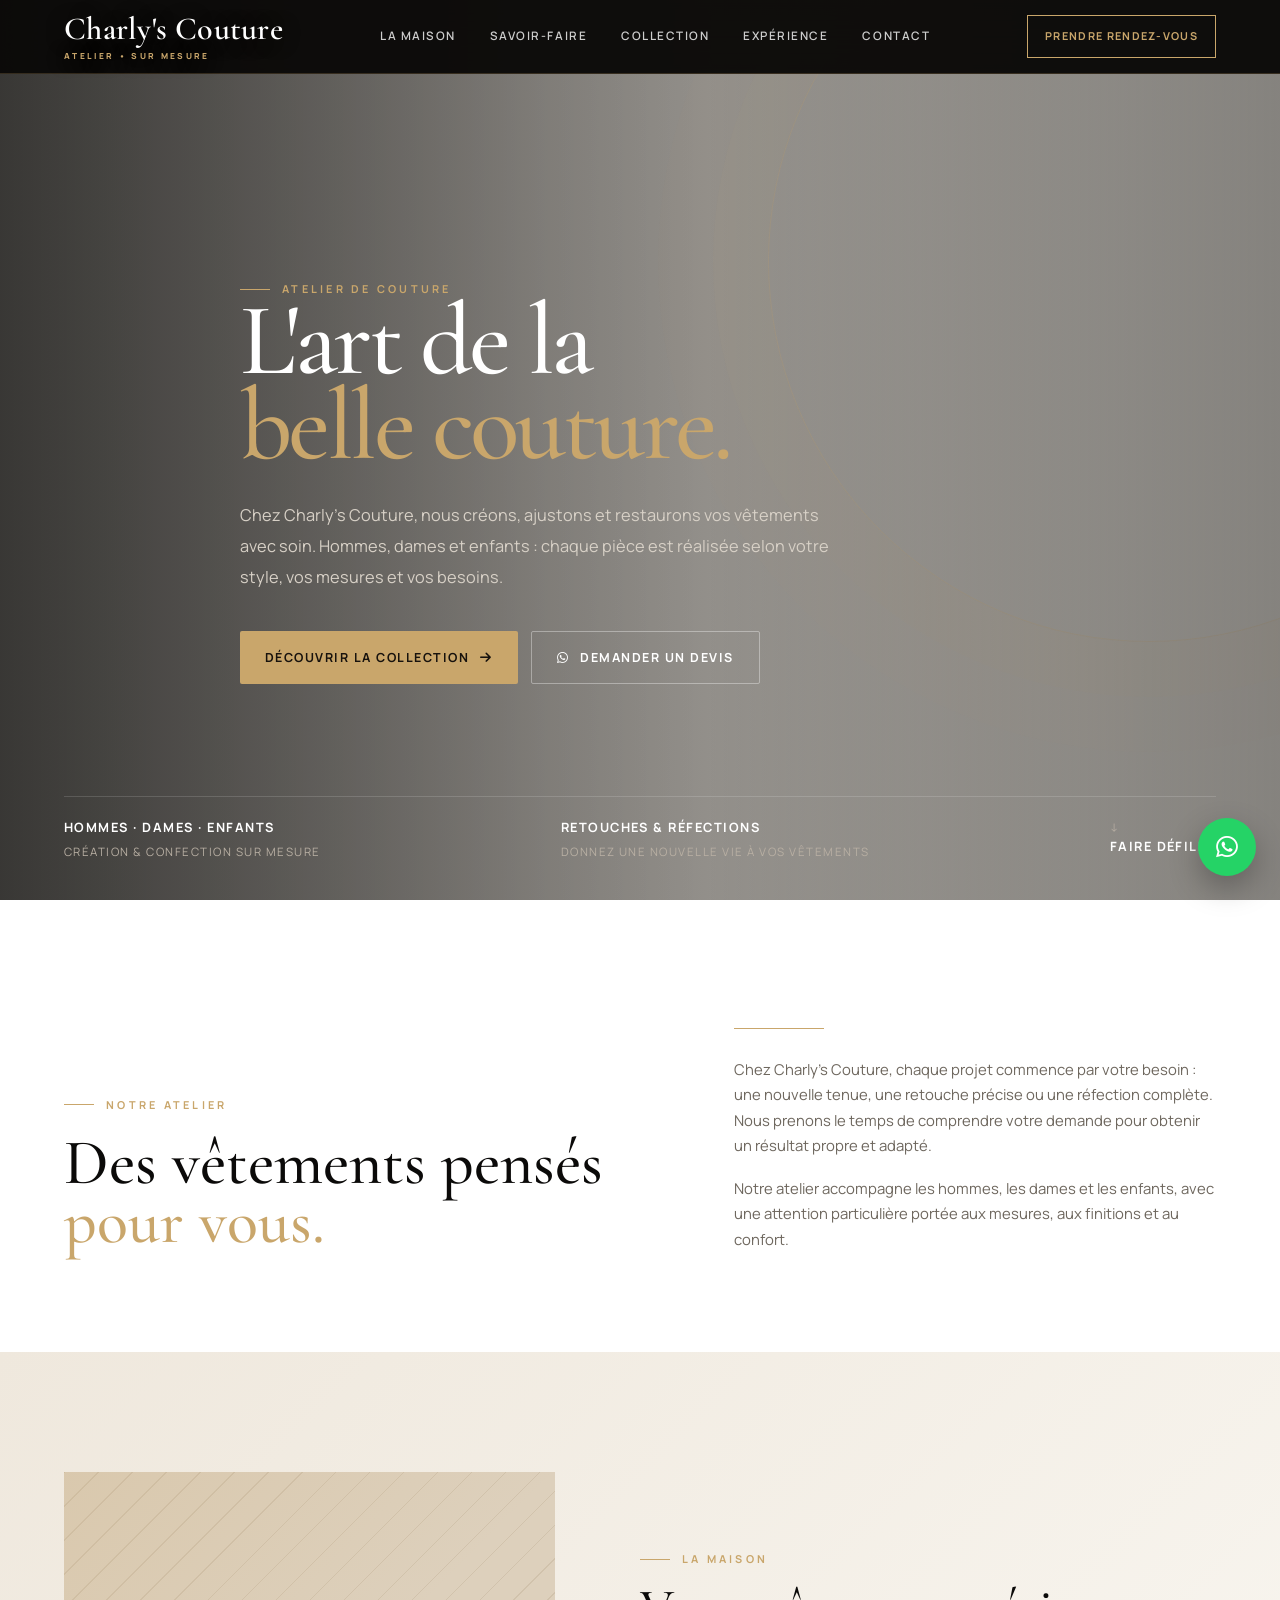
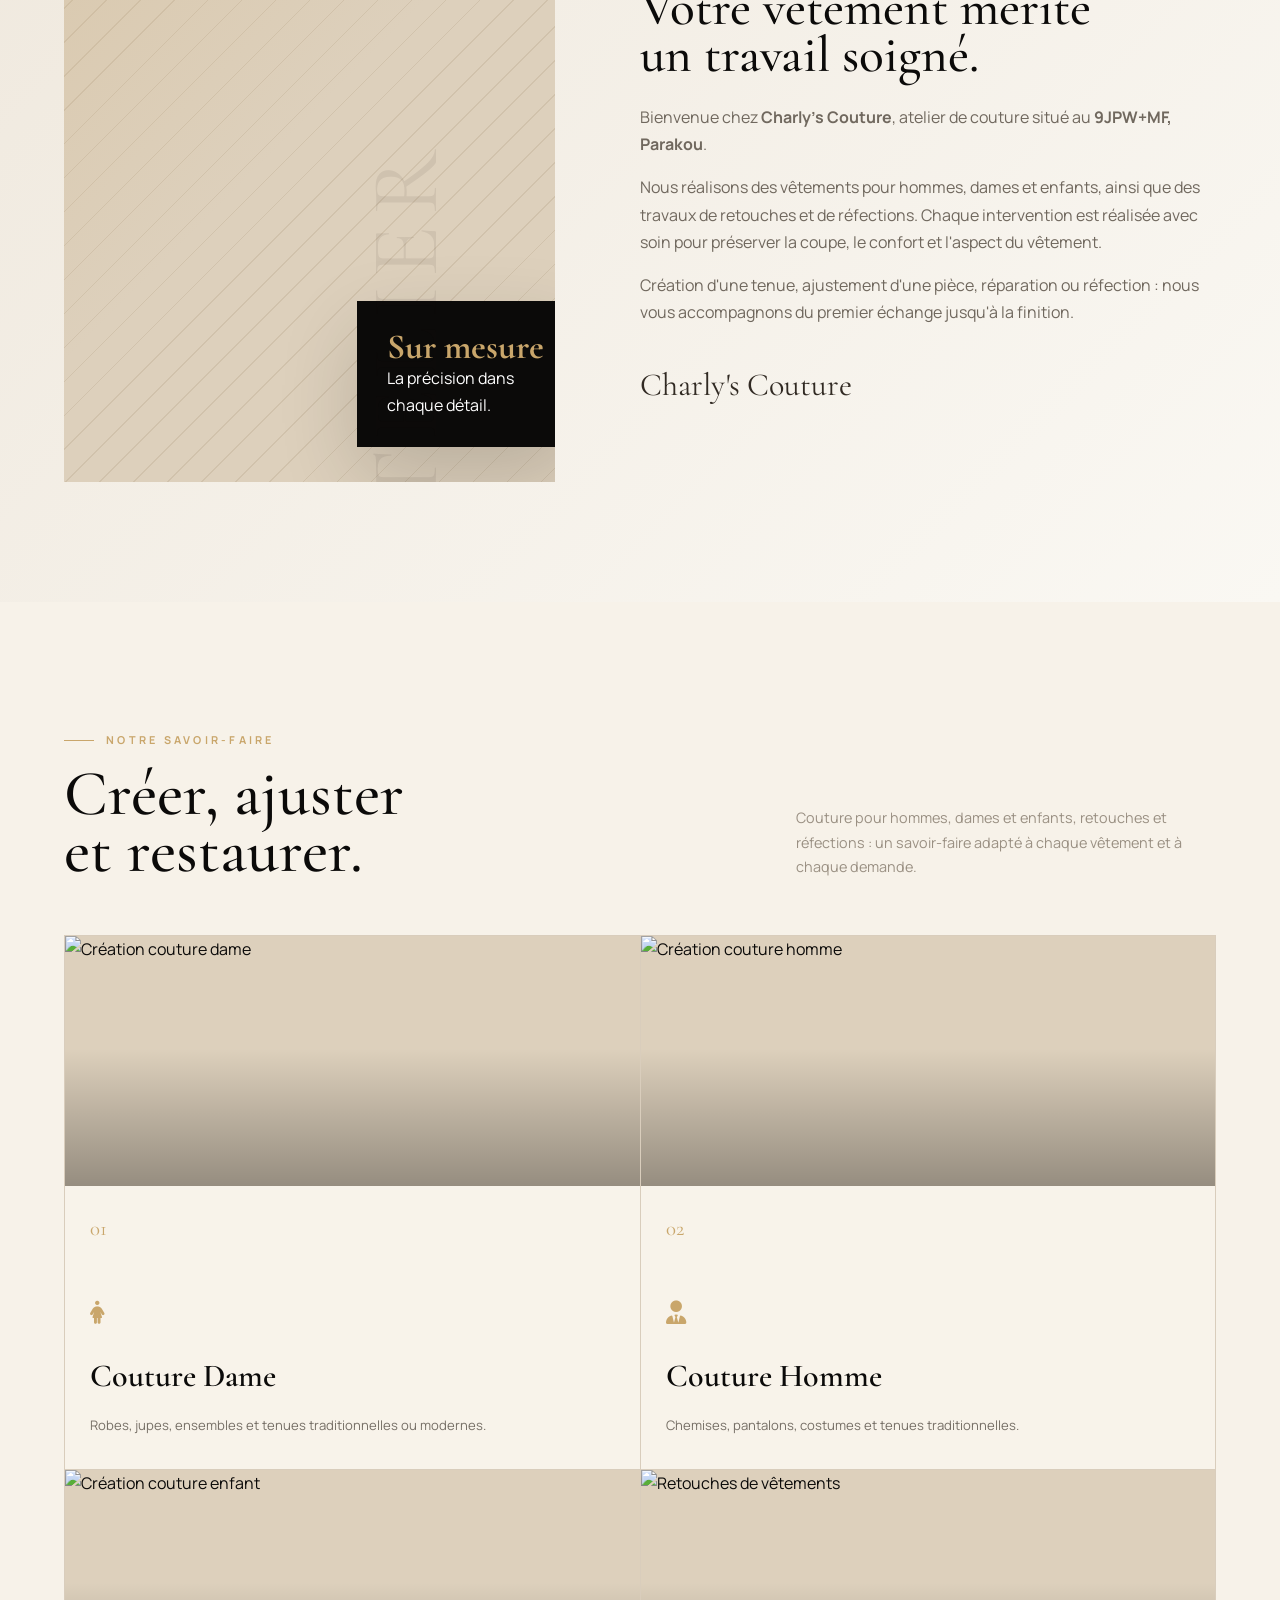
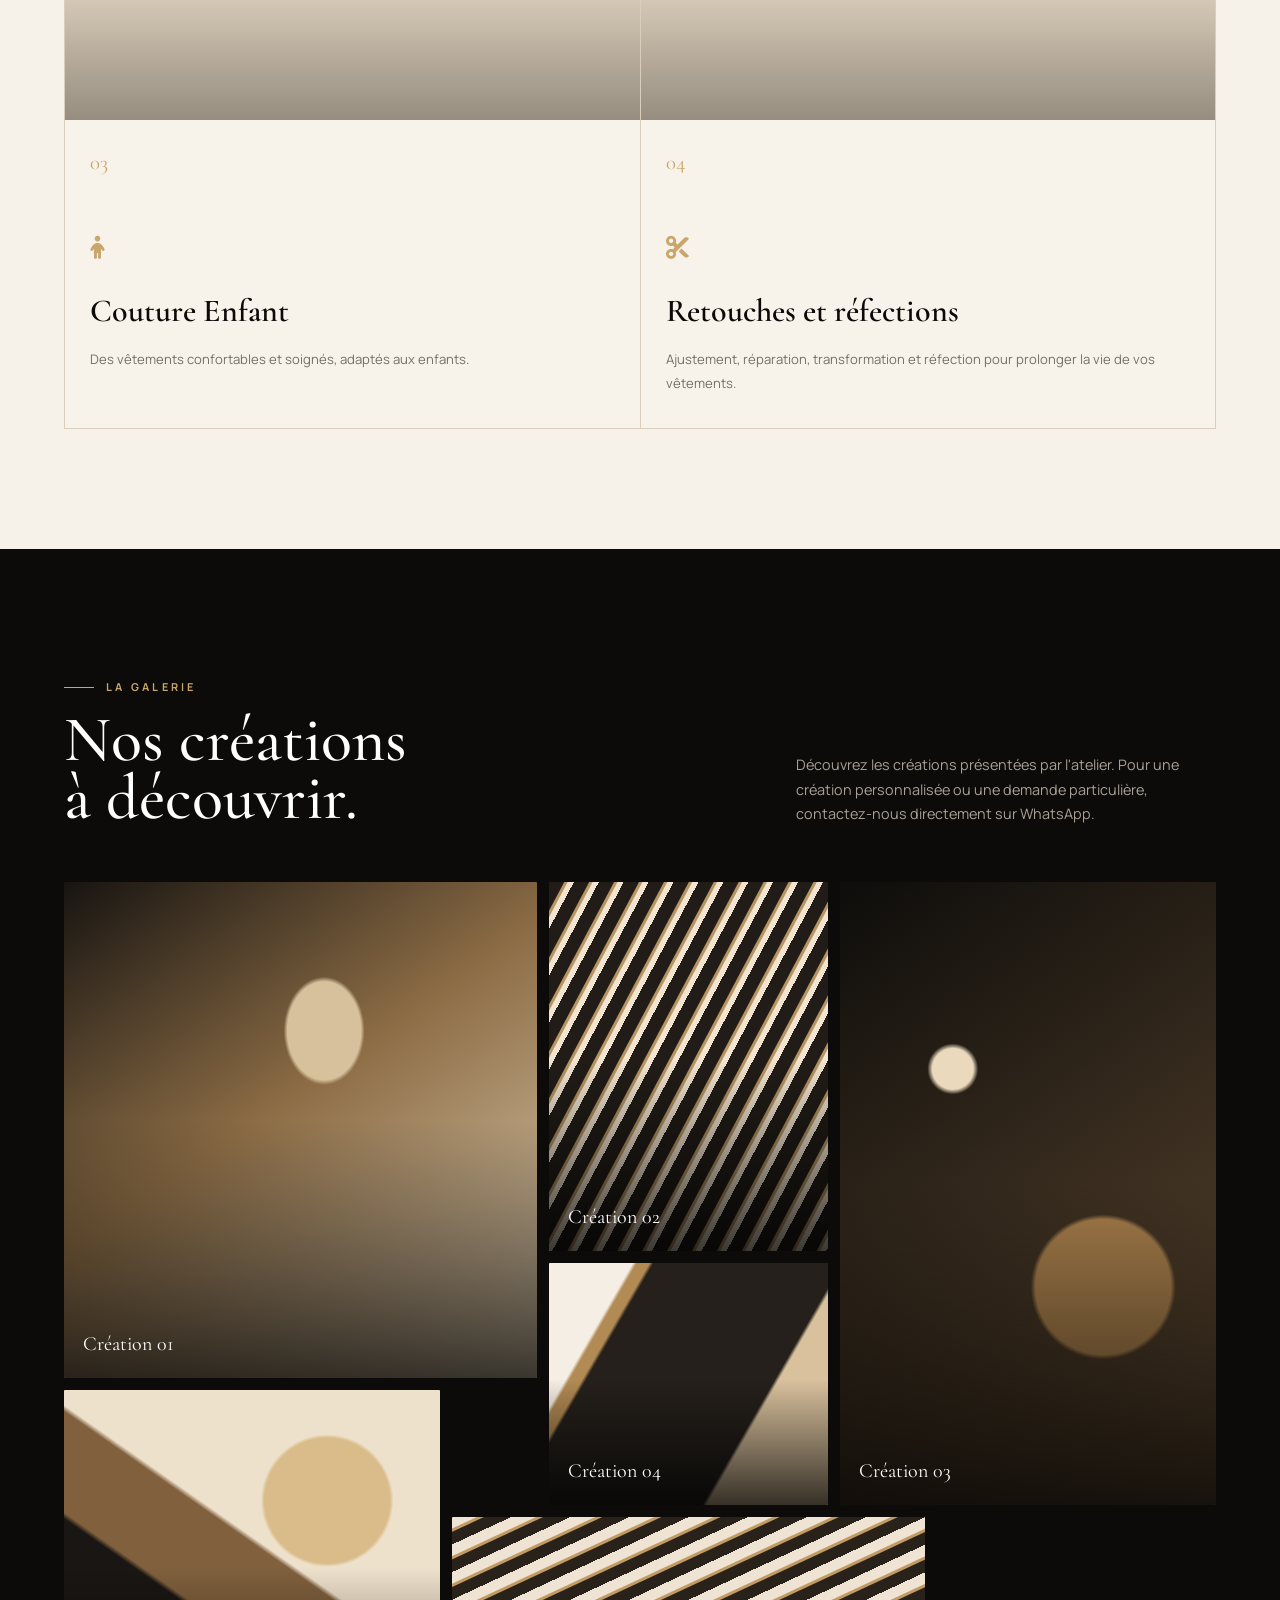
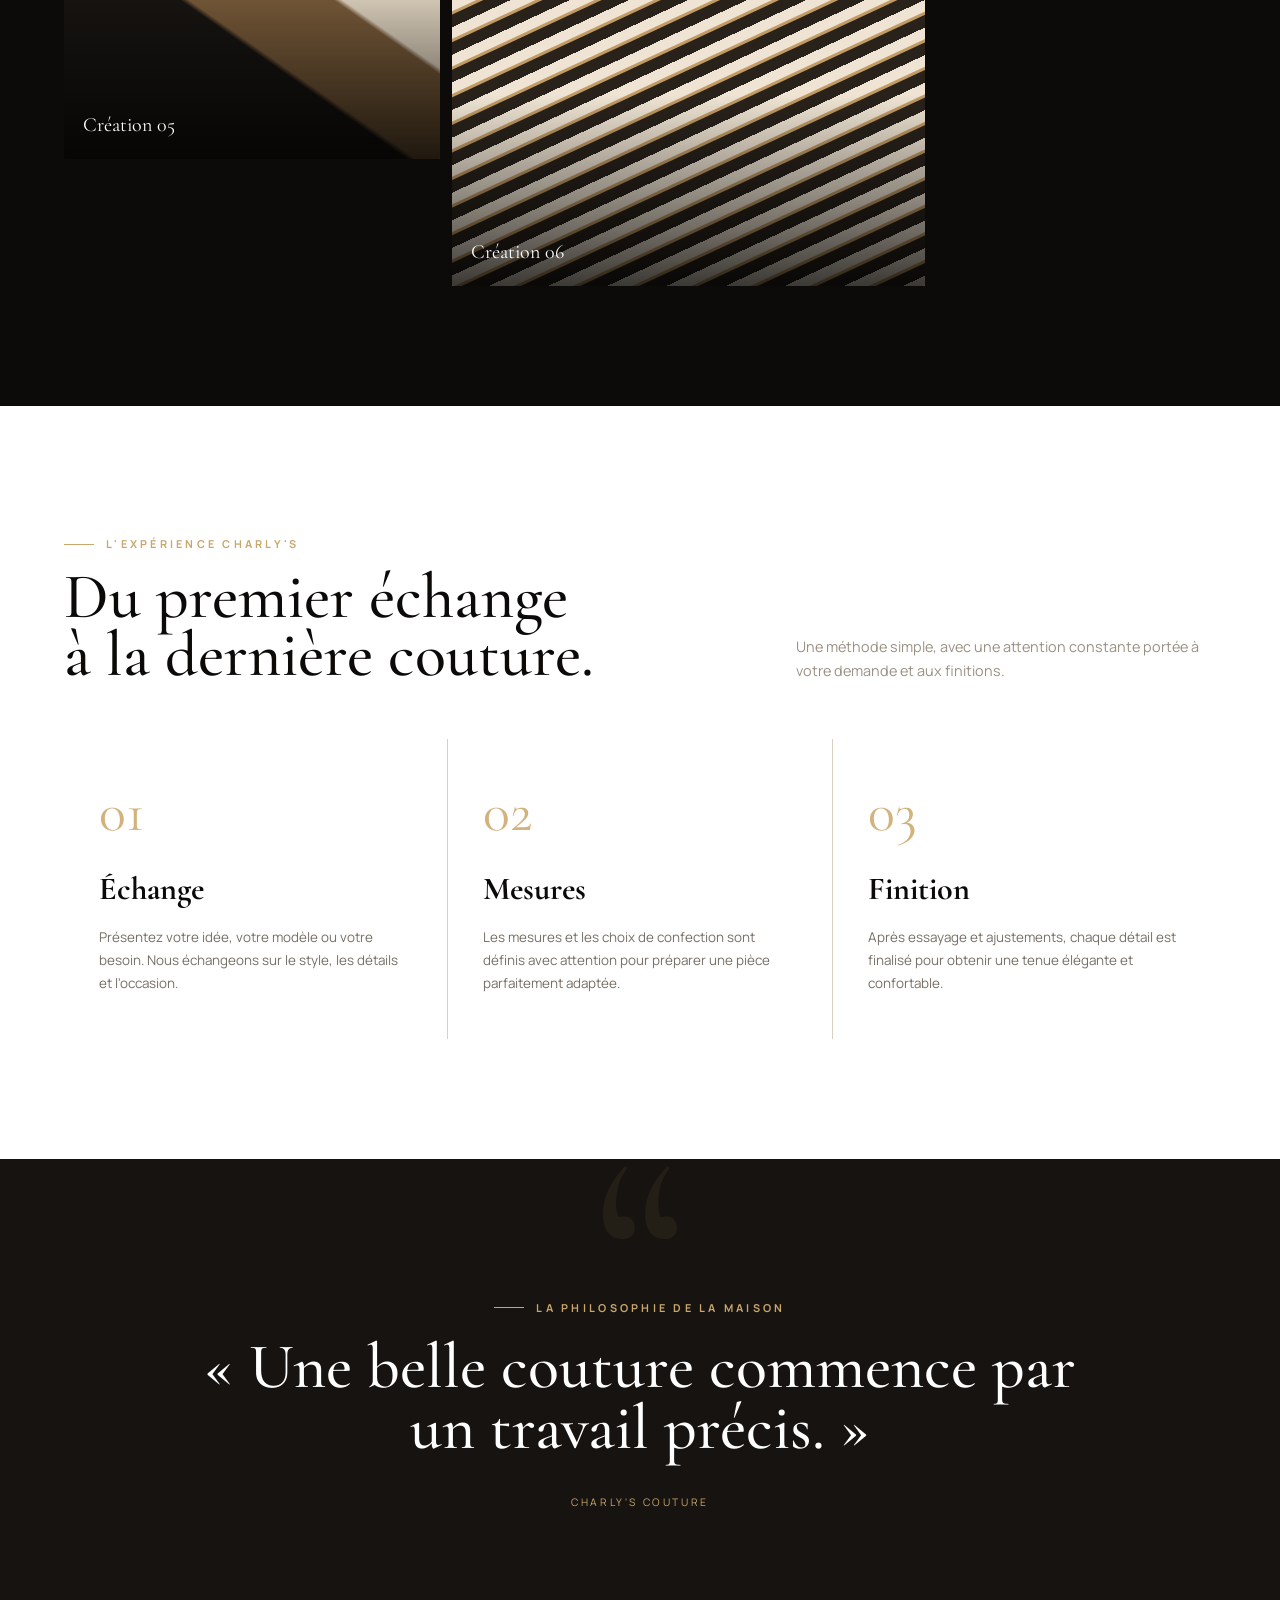
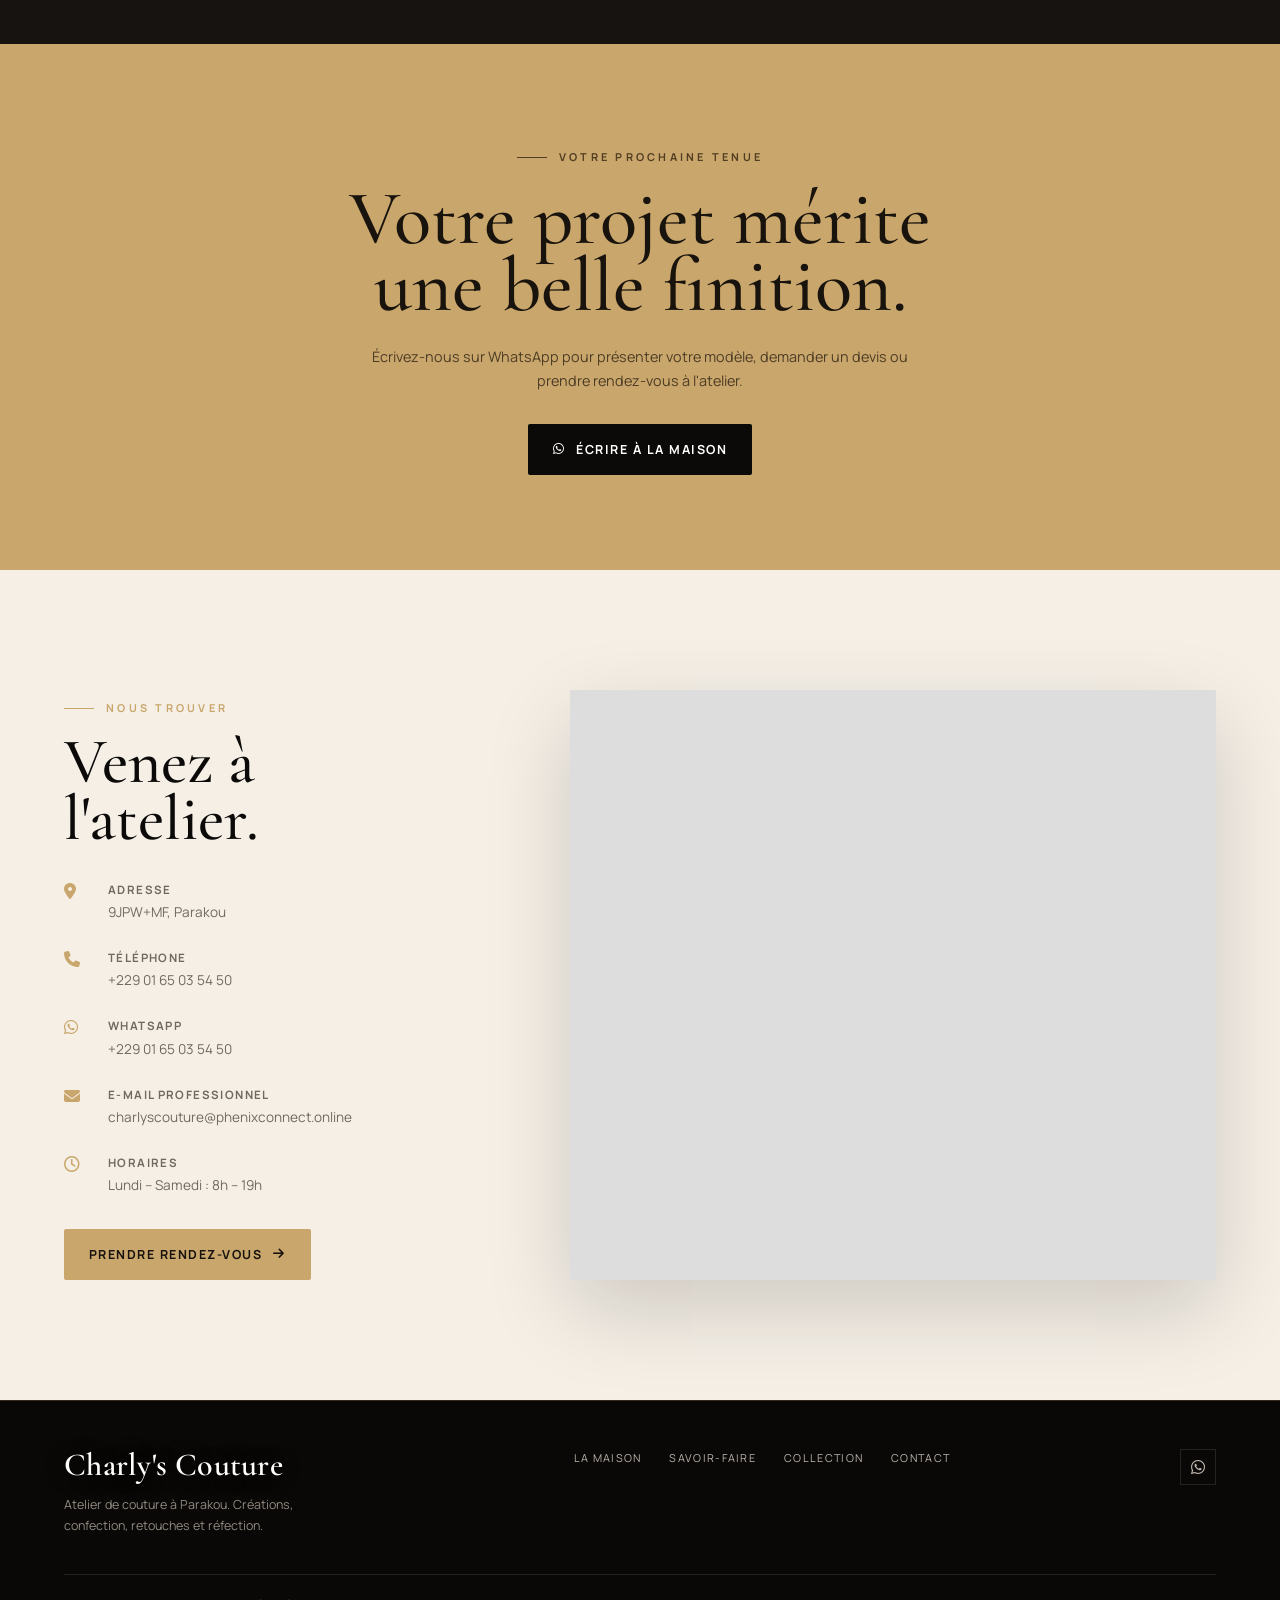
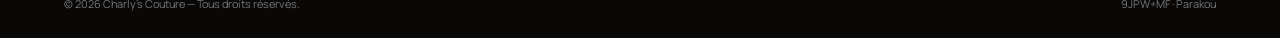
==== index.html @ 83010bcc "Add files via upload" ====
<!DOCTYPE html>
<html lang="fr">
<head>
<meta charset="UTF-8">
<meta name="viewport" content="width=device-width, initial-scale=1.0">
<meta name="description" content="Charly's Couture — atelier de couture à Parakou. Créations dame, homme, enfant, retouches et réfections.">
<title>Charly's Couture — Atelier de couture</title>
<link rel="preconnect" href="https://fonts.googleapis.com">
<link rel="preconnect" href="https://fonts.gstatic.com" crossorigin>
<link href="https://fonts.googleapis.com/css2?family=Cormorant+Garamond:wght@400;500;600;700&family=Manrope:wght@400;500;600;700&display=swap" rel="stylesheet">
<link rel="stylesheet" href="https://cdnjs.cloudflare.com/ajax/libs/font-awesome/6.5.2/css/all.min.css">

<style>
:root{
 --obsidian:#0b0a09;--espresso:#171310;--champagne:#c9a66b;--champagne2:#ead4a6;
 --ivory:#f8f4ec;--white:#fff;--taupe:#9a9083;--line:rgba(201,166,107,.22);
 --shadow:0 30px 80px rgba(0,0,0,.16);--serif:"Cormorant Garamond",serif;--sans:"Manrope",sans-serif
}
*{box-sizing:border-box;margin:0;padding:0}
html{scroll-behavior:smooth}
body{font-family:var(--sans);background:var(--ivory);color:var(--obsidian);line-height:1.7;overflow-x:hidden}
a{text-decoration:none;color:inherit} img{max-width:100%;display:block}
.container{width:min(1240px,90%);margin:auto}
.serif{font-family:var(--serif)}
.eyebrow{display:inline-flex;align-items:center;gap:12px;text-transform:uppercase;letter-spacing:.3em;font-size:.68rem;font-weight:700;color:var(--champagne)}
.eyebrow:before{content:"";width:30px;height:1px;background:currentColor}
.btn{display:inline-flex;align-items:center;justify-content:center;gap:11px;padding:15px 25px;border-radius:2px;font-size:.78rem;text-transform:uppercase;letter-spacing:.12em;font-weight:700;transition:.3s}
.btn-gold{background:var(--champagne);color:#17120d}
.btn-gold:hover{background:var(--champagne2);transform:translateY(-3px);box-shadow:0 16px 35px rgba(0,0,0,.18)}
.btn-dark{background:var(--obsidian);color:#fff}
.btn-dark:hover{transform:translateY(-3px);box-shadow:var(--shadow)}
.btn-line{border:1px solid rgba(255,255,255,.35);color:#fff}
.btn-line:hover{background:#fff;color:#111;border-color:#fff}
header{position:fixed;z-index:100;top:0;left:0;right:0;padding:13px 0;background:rgba(11,10,9,.97);backdrop-filter:blur(18px);border-bottom:1px solid var(--line);transition:.35s}
header.scrolled{background:rgba(11,10,9,.99);padding:10px 0;border-bottom:1px solid var(--line)}
.nav{display:flex;align-items:center;justify-content:space-between}
.logo{display:inline-flex;flex-direction:column;align-items:flex-start;justify-content:center;font-family:var(--serif);font-size:2rem;line-height:1;color:#fff!important;font-weight:600;letter-spacing:.01em;text-decoration:none;position:relative;z-index:101;text-shadow:0 2px 18px rgba(0,0,0,.55)}
.logo small{display:block;margin-top:7px;font-family:var(--sans);font-size:.52rem;line-height:1;letter-spacing:.28em;text-transform:uppercase;color:var(--champagne)!important;font-weight:800;text-align:left}
.nav-links{display:flex;gap:34px;list-style:none;color:#eee;font-size:.73rem;text-transform:uppercase;letter-spacing:.13em;font-weight:600}
.nav-links a{opacity:.85;transition:.25s} .nav-links a:hover{color:var(--champagne);opacity:1}
.nav-cta{border:1px solid var(--champagne);color:var(--champagne);padding:11px 17px;font-size:.68rem;letter-spacing:.12em;text-transform:uppercase;font-weight:700}
.menu{display:none;background:none;border:0;color:#fff;font-size:1.35rem}

.hero{min-height:900px;height:100vh;display:flex;align-items:center;position:relative;overflow:hidden;background-image:linear-gradient(90deg,rgba(5,4,3,.72) 0%,rgba(8,6,5,.48) 42%,rgba(8,6,5,.24) 100%),url(https://images.unsplash.com/photo-1496747611176-843222e1e57c?auto=format&fit=crop&w=1800&q=88);background-size:cover;background-position:center 35%;color:#fff}
.hero:before{content:"";position:absolute;width:760px;height:760px;border:1px solid rgba(201,166,107,.22);border-radius:50%;right:-250px;top:-120px;box-shadow:0 0 0 55px rgba(201,166,107,.025),0 0 0 110px rgba(201,166,107,.018)}
.hero:after{content:"";position:absolute;inset:0;background:linear-gradient(90deg,rgba(0,0,0,.22),transparent 55%,rgba(0,0,0,.3));pointer-events:none}
.hero-content{position:relative;z-index:2;max-width:800px;padding-top:55px}
.hero-kicker{font-size:.72rem;letter-spacing:.25em;text-transform:uppercase;color:#d8c8ae;margin-bottom:18px}
.hero h1{font-family:var(--serif);font-weight:500;font-size:clamp(4rem,8vw,8.2rem);line-height:.83;letter-spacing:-.035em;margin-bottom:32px}
.hero h1 em{color:var(--champagne);font-style:normal}
.hero p{max-width:610px;color:#d7d0c6;font-size:1.02rem;line-height:1.9;margin-bottom:38px}
.hero-actions{display:flex;flex-wrap:wrap;gap:13px}
.hero-bottom{position:absolute;z-index:2;bottom:38px;left:0;right:0}
.hero-meta{display:flex;justify-content:space-between;align-items:end;border-top:1px solid rgba(255,255,255,.14);padding-top:20px;color:#b8afa3;font-size:.72rem;text-transform:uppercase;letter-spacing:.13em}
.hero-meta strong{display:block;color:#fff;font-size:.8rem;margin-bottom:4px}

.intro{background:#fff;padding:100px 0}
.intro-grid{display:grid;grid-template-columns:1.1fr .9fr;gap:80px;align-items:end}
.intro h2{font-family:var(--serif);font-size:clamp(3rem,5vw,5.4rem);font-weight:500;line-height:.92;margin-top:20px}
.intro h2 span{color:var(--champagne)}
.intro-copy{color:#6e675e;font-size:.93rem;max-width:480px}
.intro-copy p+p{margin-top:18px}
.rule{width:90px;height:1px;background:var(--champagne);margin:28px 0}

.section{padding:120px 0}
.section-dark{background:var(--obsidian);color:#fff}
.section-head{display:flex;justify-content:space-between;align-items:end;gap:50px;margin-bottom:55px}
.section-head h2{font-family:var(--serif);font-weight:500;font-size:clamp(3rem,5vw,5rem);line-height:.9;margin-top:15px}
.section-head p{max-width:420px;color:var(--taupe);font-size:.9rem}

.about{background:linear-gradient(135deg,#efe8dd,#faf8f3)}
.about-grid{display:grid;grid-template-columns:.92fr 1.08fr;gap:85px;align-items:center}
.about-visual{min-height:610px;position:relative;background:
 linear-gradient(135deg,rgba(201,166,107,.18),transparent 45%),
 repeating-linear-gradient(135deg,rgba(121,94,55,.12) 0 1px,transparent 1px 24px),
 #ddd0bc;overflow:hidden}
.about-visual:after{content:"ATELIER";position:absolute;right:-70px;bottom:40px;font-family:var(--serif);font-size:6rem;letter-spacing:.1em;color:rgba(23,19,16,.07);transform:rotate(-90deg)}
.about-badge{position:absolute;right:-22px;bottom:35px;background:var(--obsidian);color:#fff;padding:28px 30px;width:220px;box-shadow:var(--shadow)}
.about-badge strong{display:block;font-family:var(--serif);font-size:2.2rem;color:var(--champagne);line-height:1}
.about-copy h2{font-family:var(--serif);font-size:clamp(2.8rem,4vw,4.8rem);font-weight:500;line-height:.92;margin:16px 0 25px}
.about-copy p{color:#70685e;max-width:620px;margin-bottom:16px}
.signature{font-family:var(--serif);font-size:2rem;margin-top:32px;color:#312a23}

.services{background:#f7f2e9}
.services-grid{display:grid;grid-template-columns:repeat(2,minmax(0,1fr));border-top:1px solid #d9cdbc;border-left:1px solid #d9cdbc}
.service{padding:0 0 32px;border-right:1px solid #d9cdbc;border-bottom:1px solid #d9cdbc;transition:.3s;overflow:hidden;position:relative;background:#f8f3ea}
.service-photo{height:250px;position:relative;overflow:hidden;background:#ddd0bc}
.service-photo img{width:100%;height:100%;object-fit:cover;display:block;transition:transform .6s}
.service:hover .service-photo img{transform:scale(1.05)}
.service-photo:after{content:"";position:absolute;inset:0;background:linear-gradient(180deg,transparent 45%,rgba(0,0,0,.32))}
.service-body{padding:25px 25px 0}

.service:hover{background:#fff;transform:translateY(-5px);box-shadow:0 20px 45px rgba(0,0,0,.06)}
.service .num{font-family:var(--serif);font-size:1.3rem;color:var(--champagne)}
.service i{display:block;font-size:1.45rem;color:var(--champagne);margin:55px 0 25px}
.service h3{font-family:var(--serif);font-size:2rem;font-weight:600;margin-bottom:10px}
.service p{font-size:.82rem;color:#766f66;line-height:1.8}

.lookbook{background:#0c0b0a}
.lookbook .section-head p{color:#aaa096}
.gallery{display:grid;grid-template-columns:repeat(12,1fr);grid-auto-rows:115px;gap:12px}
.gallery-item{overflow:hidden;border-radius:1px;position:relative;background:#211c17}
.gallery-item img{width:100%;height:100%;object-fit:cover;transition:.6s}
.gallery-item:hover img{transform:scale(1.045)}
.gallery-item:after{content:"";position:absolute;inset:0;background:linear-gradient(transparent 48%,rgba(0,0,0,.75))}
.gallery-label{position:absolute;z-index:2;bottom:17px;left:19px;font-family:var(--serif);font-size:1.25rem;color:#fff}
.g1{grid-column:span 5;grid-row:span 4}.g2{grid-column:span 3;grid-row:span 3}.g3{grid-column:span 4;grid-row:span 5}.g4{grid-column:span 3;grid-row:span 2}.g5{grid-column:span 4;grid-row:span 3}.g6{grid-column:span 5;grid-row:span 3}
.fabric{width:100%;height:100%;position:absolute;inset:0;transition:.6s}
.fabric-1{background:radial-gradient(ellipse at 55% 30%,#d7c09c 0 10%,transparent 11%),linear-gradient(145deg,#171411,#8c6c45 45%,#e5d4b8)}
.fabric-2{background:repeating-linear-gradient(118deg,#211c17 0 13px,#b79563 14px 16px,#f1e4d0 17px 22px)}
.fabric-3{background:radial-gradient(circle at 30% 30%,#ead9bd 0 4%,transparent 5%),radial-gradient(circle at 70% 65%,#a37b49 0 14%,transparent 15%),linear-gradient(145deg,#0e0d0b,#5e4830)}
.fabric-4{background:linear-gradient(120deg,#f5eee4 0 20%,#b28a54 21% 24%,#25201b 25% 70%,#d9c19d 71%)}
.fabric-5{background:radial-gradient(circle at 70% 30%,#d9bc8a 0 17%,transparent 18%),linear-gradient(35deg,#191613 0 38%,#80603d 39% 55%,#eee1cc 56%)}
.fabric-6{background:repeating-linear-gradient(155deg,#efe4d3 0 10px,#c19a64 11px 13px,#29221b 14px 25px)}
.gallery-item:hover .fabric{transform:scale(1.05)}

.experience{background:#fff}
.experience-grid{display:grid;grid-template-columns:repeat(3,minmax(0,1fr));gap:1px;background:#d9d0c4}
.experience-card{background:#fff;padding:45px 35px;min-height:260px}
.experience-number{font-family:var(--serif);font-size:3.5rem;color:#d2b27d;line-height:1}
.experience-card h3{font-family:var(--serif);font-size:2rem;margin:22px 0 10px}
.experience-card p{font-size:.84rem;color:#766f66}

.quote{background:var(--espresso);color:#fff;text-align:center;padding:130px 0;position:relative;overflow:hidden}
.quote:before{content:"“";position:absolute;top:-45px;left:50%;transform:translateX(-50%);font-family:var(--serif);font-size:18rem;color:rgba(201,166,107,.07);line-height:1}
.quote blockquote{font-family:var(--serif);font-size:clamp(2.5rem,5vw,5.3rem);line-height:.95;font-weight:500;max-width:920px;margin:20px auto 28px}
.quote cite{font-style:normal;text-transform:uppercase;letter-spacing:.25em;font-size:.65rem;color:var(--champagne)}

.cta{background:var(--champagne);color:#18130d;text-align:center;padding:95px 0}
.cta h2{font-family:var(--serif);font-size:clamp(3rem,6vw,6rem);line-height:.88;font-weight:500;max-width:850px;margin:18px auto 25px}
.cta p{max-width:580px;margin:0 auto 30px;color:#4d3c26;font-size:.9rem}

.contact{background:#f5efe6}
.contact-grid{display:grid;grid-template-columns:.8fr 1.2fr;gap:75px;align-items:stretch}
.contact h2{font-family:var(--serif);font-size:clamp(3rem,5vw,5rem);font-weight:500;line-height:.9;margin:15px 0 30px}
.contact-list{display:grid;gap:22px;margin-bottom:32px}
.contact-row{display:grid;grid-template-columns:34px 1fr;gap:10px}
.contact-row i{color:var(--champagne);margin-top:5px}
.contact-row strong{font-size:.72rem;text-transform:uppercase;letter-spacing:.12em}
.contact-row span{color:#71695f;font-size:.85rem}.contact-link{color:inherit;text-decoration:none;transition:.2s;border-bottom:1px solid transparent}.contact-link:hover,.contact-link:focus{color:#8f6b2f;border-bottom-color:currentColor}.contact-link:active{opacity:.7}
.map{min-height:480px;box-shadow:var(--shadow);background:#ddd}
.map iframe{width:100%;height:100%;min-height:480px;border:0;filter:grayscale(1) contrast(.9)}

footer{background:#090807;color:#fff;padding:48px 0 25px;border-top:1px solid var(--line)}
.footer-top{display:flex;justify-content:space-between;gap:30px;align-items:start;padding-bottom:38px;border-bottom:1px solid rgba(255,255,255,.1)}
.footer .logo{font-size:2.1rem}
.footer-tag{color:#928a80;font-size:.78rem;max-width:280px;margin-top:10px}
.footer-links{display:flex;gap:28px;font-size:.68rem;text-transform:uppercase;letter-spacing:.12em;color:#bcb4aa}
.footer-links a:hover{color:var(--champagne)}
.footer-bottom{display:flex;justify-content:space-between;padding-top:20px;color:#777;font-size:.68rem}
.social{display:flex;gap:8px} .social a{width:36px;height:36px;border:1px solid #ffffff1c;display:grid;place-items:center;color:#bcb4aa;transition:.25s}
.social a:hover{color:var(--champagne);border-color:var(--champagne)}
.whatsapp{position:fixed;right:24px;bottom:24px;width:58px;height:58px;border-radius:50%;display:grid;place-items:center;background:#25d366;color:#fff;font-size:1.55rem;z-index:110;box-shadow:0 12px 30px #0004}
.reveal{opacity:1;transform:none;transition:opacity .8s cubic-bezier(.2,.7,.2,1),transform .8s cubic-bezier(.2,.7,.2,1)}
.reveal.show{opacity:1;transform:none}

@media(max-width:900px){
 .nav-links,.nav-cta{display:none} .menu{display:block}
 .nav.open .nav-links{display:flex;position:absolute;top:72px;left:5%;right:5%;background:#12100e;padding:25px;flex-direction:column;gap:18px;border:1px solid var(--line)}
 .hero{min-height:760px} .hero-meta{display:none}
 .intro-grid,.about-grid,.contact-grid{grid-template-columns:1fr;gap:50px}
 .about-visual{min-height:500px}
 .services-grid{grid-template-columns:repeat(2,minmax(0,1fr))}
 .experience-grid{grid-template-columns:repeat(2,minmax(0,1fr))}
 .gallery{grid-template-columns:repeat(2,1fr);grid-auto-rows:210px}
 .g1,.g2,.g3,.g4,.g5,.g6{grid-column:span 1;grid-row:span 1}
 .footer-top,.footer-bottom{flex-direction:column}
}
@media(max-width:560px){
 body{font-size:15px}
 .container{width:min(92%,1240px)}
 header{padding:11px 0}
 .logo{font-size:1.7rem}
 .logo small{font-size:.46rem;margin-top:6px}
 .hero{min-height:760px;height:auto;padding:125px 0 90px;background-position:center top}
 .hero-content{padding-top:0}
 .hero-kicker{font-size:.64rem;letter-spacing:.18em}
 .hero h1{font-size:clamp(3rem,14vw,4.3rem);line-height:.9;margin-bottom:24px}
 .hero p{font-size:.95rem;line-height:1.75}
 .hero-actions .btn{width:100%;min-height:50px}
 .section{padding:80px 0} .intro{padding:75px 0}
 .hero h1{font-size:4rem} .hero p{font-size:.9rem}
 .hero-actions{flex-direction:column;align-items:stretch}
 .section-head{display:block;margin-bottom:38px} .section-head h2{font-size:clamp(2.7rem,12vw,4rem);line-height:.95} .section-head p{margin-top:22px;line-height:1.7}
 .intro h2{font-size:clamp(2.8rem,12vw,4rem)}
 .about-copy h2{font-size:clamp(2.7rem,11vw,4rem)}
 .service{padding:0 0 22px}
 .service-photo{height:180px}
 .service-body{padding:18px 16px 0}
 .service i{margin:22px 0 16px;font-size:1.2rem}
 .service h3{font-size:1.45rem;line-height:1.05}
 .service p{font-size:.76rem;line-height:1.55}
 .experience-card{padding:24px 18px;min-height:0}
 .experience-number{font-size:2.7rem}
 .experience-card h3{font-size:1.45rem;margin:15px 0 8px;line-height:1.05}
 .experience-card p{font-size:.74rem;line-height:1.55}
 .experience-card{padding:38px 26px}
 .quote{padding:95px 0}
 .services-grid{grid-template-columns:repeat(2,minmax(0,1fr))}
 .gallery{grid-template-columns:repeat(2,minmax(0,1fr));grid-auto-rows:180px}
 .about-visual{min-height:430px} .about-badge{right:14px}
 .footer-links{flex-direction:column;gap:12px}
}
</style>

<script src="https://cdn.jsdelivr.net/npm/@supabase/supabase-js@2"></script>
<style>
.admin-overlay{display:none;position:fixed;inset:0;z-index:1000;background:rgba(0,0,0,.78);backdrop-filter:blur(10px);padding:12px;overflow:auto}
.admin-overlay.open{display:block}
.admin-panel{width:min(1220px,100%);min-height:calc(100vh - 24px);margin:0 auto;background:#f7f2e9;border:1px solid #c9a66b;box-shadow:0 30px 100px rgba(0,0,0,.45);display:flex;flex-direction:column}
.admin-head{background:#0b0a09;color:#fff;padding:16px 20px;display:flex;justify-content:space-between;align-items:center;gap:15px;position:sticky;top:0;z-index:5}
.admin-head h2{font-family:var(--serif);font-size:2rem;line-height:1}.admin-head small{display:block;color:#c9a66b;text-transform:uppercase;letter-spacing:.15em;font-size:.58rem;margin-bottom:5px}
.admin-head-actions{display:flex;align-items:center;gap:8px}.admin-session{font-size:.62rem;color:#aaa;max-width:260px;overflow:hidden;text-overflow:ellipsis;white-space:nowrap}
.admin-close{background:transparent;border:1px solid #ffffff33;color:#fff;width:40px;height:40px;font-size:1.25rem;cursor:pointer}
.admin-login{width:min(480px,100%);margin:auto;padding:45px 25px}.admin-login h3,.admin-content h3{font-family:var(--serif);font-size:2.3rem;margin-bottom:8px}.admin-login p{color:#71695f}
.admin-help{color:#71695f;font-size:.82rem;margin:-2px 0 18px}.admin-field{display:grid;gap:6px;margin:12px 0}.admin-field label{font-size:.64rem;text-transform:uppercase;letter-spacing:.12em;font-weight:700;color:#514a43}
.admin-field input,.admin-field textarea,.admin-field select{width:100%;padding:12px;border:1px solid #d3c5b2;background:#fff;font:inherit;border-radius:2px}.admin-field textarea{min-height:100px;resize:vertical}
.admin-field input:focus,.admin-field textarea:focus,.admin-field select:focus{outline:2px solid rgba(201,166,107,.25);border-color:#c9a66b}
.hero-admin-preview{height:280px;border:1px solid #d3c5b2;background:#eee7dc;display:flex;align-items:center;justify-content:center;overflow:hidden}.hero-admin-preview img{width:100%;height:100%;object-fit:cover;display:block}
.admin-btn{border:0;background:#0b0a09;color:#fff;padding:11px 15px;cursor:pointer;font-size:.66rem;font-weight:700;text-transform:uppercase;letter-spacing:.08em;border-radius:2px;transition:.2s}
.admin-btn:hover{transform:translateY(-1px)}.admin-btn:disabled{opacity:.5;cursor:not-allowed;transform:none}
.admin-btn.gold{background:#c9a66b;color:#17120d}.admin-btn.danger{background:#7c261e}.admin-btn.ghost{background:#fff;color:#171310;border:1px solid #d3c5b2}
.admin-btn.small{padding:8px 10px;font-size:.58rem}
.admin-toolbar{padding:10px 16px;background:#fff;border-bottom:1px solid #ddd2c3;display:flex;justify-content:space-between;gap:10px;align-items:center;flex-wrap:wrap;position:sticky;top:73px;z-index:4}
.admin-tabs{display:flex;gap:6px;overflow-x:auto;max-width:100%;scrollbar-width:none}.admin-tabs::-webkit-scrollbar{display:none}
.admin-tab{flex:0 0 auto;padding:9px 11px;border:1px solid #d3c5b2;background:#fff;color:#312c27;font-size:.6rem;text-transform:uppercase;letter-spacing:.05em;cursor:pointer;border-radius:2px}.admin-tab.active{background:#0b0a09;color:#fff;border-color:#0b0a09}
.admin-content{padding:20px}.admin-section{display:none}.admin-section.active{display:block}.admin-grid{display:grid;grid-template-columns:repeat(2,1fr);gap:12px}
.admin-stats{display:grid;grid-template-columns:repeat(4,1fr);gap:10px;margin:18px 0}.admin-stat{background:#fff;border:1px solid #ddd2c3;padding:17px}.admin-stat b{font-family:var(--serif);font-size:2rem;display:block;line-height:1}.admin-stat span{display:block;color:#71695f;font-size:.68rem;text-transform:uppercase;letter-spacing:.08em;margin-top:7px}
.admin-card{background:#fff;border:1px solid #ddd2c3;padding:16px;margin:10px 0}.admin-card strong{font-family:var(--serif);font-size:1.35rem}.admin-card p{font-size:.78rem;color:#71695f;margin:5px 0}
.admin-list{display:grid;gap:10px}.admin-item{background:#fff;border:1px solid #ddd2c3;padding:14px;display:grid;grid-template-columns:1fr auto;gap:12px;align-items:center}.admin-item-main{min-width:0}.admin-item-title{font-family:var(--serif);font-size:1.35rem;line-height:1.1}.admin-item-meta{font-size:.68rem;color:#8a8177;margin-top:5px}.admin-item-actions{display:flex;gap:5px;flex-wrap:wrap;justify-content:flex-end}
.admin-gallery-thumb{width:82px;height:82px;object-fit:cover;float:left;margin-right:13px;border:1px solid #ddd2c3}.admin-gallery-item{display:grid;grid-template-columns:82px 1fr auto;align-items:center;gap:13px}.admin-gallery-item .admin-gallery-thumb{float:none;margin:0}
.admin-actions{display:flex;gap:6px;flex-wrap:wrap}.admin-msg{min-height:20px;font-size:.75rem;margin-top:8px}.admin-note{background:#fff6df;border-left:3px solid #c9a66b;padding:10px;font-size:.75rem;margin:15px 0}
.admin-status{min-height:32px;padding:8px 20px;font-size:.7rem;color:#46734c;background:#f8f4ec;border-bottom:1px solid #ddd2c3}.admin-status.error{color:#a32c20}
.admin-empty{padding:28px;text-align:center;color:#81786d;background:#fff;border:1px dashed #d3c5b2}.admin-preview{width:70px;height:70px;object-fit:cover;border:1px solid #ddd2c3}
.admin-divider{height:1px;background:#e3d9ca;margin:18px 0}
.admin-editor{display:none;position:fixed;inset:0;z-index:1100;background:rgba(0,0,0,.58);padding:15px;overflow:auto}.admin-editor.open{display:flex;align-items:center;justify-content:center}.admin-editor-box{width:min(650px,100%);max-height:92vh;overflow:auto;background:#f8f4ec;border:1px solid #c9a66b;box-shadow:0 25px 70px #0008}.admin-editor-head{background:#0b0a09;color:#fff;padding:14px 18px;display:flex;justify-content:space-between;align-items:center}.admin-editor-head h4{font-family:var(--serif);font-size:1.7rem}.admin-editor-body{padding:18px}.admin-editor-actions{display:flex;justify-content:flex-end;gap:8px;margin-top:18px}
.admin-login-password{position:relative}.admin-login-password input{padding-right:48px}.admin-eye{position:absolute;right:0;top:0;height:100%;width:44px;border:0;background:transparent;cursor:pointer;color:#71695f}
@media(max-width:800px){.admin-stats{grid-template-columns:repeat(2,1fr)}.admin-gallery-item{grid-template-columns:64px 1fr}.admin-gallery-thumb{width:64px;height:64px}.admin-gallery-item .admin-item-actions{grid-column:1/-1;justify-content:flex-start}.admin-toolbar{top:69px}}
@media(max-width:700px){header{padding:16px 0}.logo{font-size:1.72rem}.logo small{font-size:.46rem;letter-spacing:.24em}.admin-grid{grid-template-columns:1fr}.admin-login{padding:30px 16px}.admin-content{padding:13px}.admin-panel{min-height:calc(100vh - 12px)}.admin-overlay{padding:6px}.admin-head{padding:13px 14px}.admin-head h2{font-size:1.65rem}.admin-session{display:none}.admin-content h3{font-size:2rem}.admin-item{grid-template-columns:1fr}.admin-item-actions{justify-content:flex-start}.admin-stats{gap:7px}.admin-stat{padding:13px}.admin-stat b{font-size:1.6rem}}
</style>
</head>

<body>
<header id="header">
 <div class="container nav" id="nav">
  <a class="logo" id="main-logo" href="#accueil" aria-label="Charly's Couture — 6 clics pour accéder à l’administration">Charly's Couture<small>Atelier • Sur mesure</small></a>
  <ul class="nav-links">
   <li><a href="#atelier">La Maison</a></li>
   <li><a href="#services">Savoir-faire</a></li>
   <li><a href="#collection">Collection</a></li>
   <li><a href="#experience">Expérience</a></li>
   <li><a href="#contact">Contact</a></li>
  </ul>
  <a class="nav-cta" href="https://wa.me/2290165035450?text=Bonjour%20Charly%27s%20Couture%2C%20je%20souhaite%20prendre%20rendez-vous.">Prendre rendez-vous</a>
  <button class="menu" aria-label="Ouvrir le menu"><i class="fa-solid fa-bars"></i></button>
 </div>
</header>

<main>
<section class="hero" id="accueil">
 <div class="container hero-content reveal">
  <span class="eyebrow">Atelier de couture</span>
  <h1>L'art de la<br><em>belle couture.</em></h1>
  <p>Chez Charly's Couture, nous créons, ajustons et restaurons vos vêtements avec soin. Hommes, dames et enfants : chaque pièce est réalisée selon votre style, vos mesures et vos besoins.</p>
  <div class="hero-actions">
   <a class="btn btn-gold" href="#collection">Découvrir la collection <i class="fa-solid fa-arrow-right"></i></a>
   <a class="btn btn-line" href="https://wa.me/2290165035450?text=Bonjour%20Charly%27s%20Couture%2C%20je%20souhaite%20un%20devis."><i class="fa-brands fa-whatsapp"></i> Demander un devis</a>
  </div>
 </div>
 <div class="hero-bottom">
  <div class="container hero-meta">
   <div><strong>Hommes · Dames · Enfants</strong>Création & confection sur mesure</div>
   <div><strong>Retouches & réfections</strong>Donnez une nouvelle vie à vos vêtements</div>
   <div>↓ <strong>Faire défiler</strong></div>
  </div>
 </div>
</section>

<section class="intro">
 <div class="container intro-grid">
  <div class="reveal">
   <span class="eyebrow">Notre atelier</span>
   <h2>Des vêtements pensés<br><span>pour vous.</span></h2>
  </div>
  <div class="intro-copy reveal">
   <div class="rule"></div>
   <p>Chez Charly's Couture, chaque projet commence par votre besoin : une nouvelle tenue, une retouche précise ou une réfection complète. Nous prenons le temps de comprendre votre demande pour obtenir un résultat propre et adapté.</p>
   <p>Notre atelier accompagne les hommes, les dames et les enfants, avec une attention particulière portée aux mesures, aux finitions et au confort.</p>
  </div>
 </div>
</section>

<section class="section about" id="atelier">
 <div class="container about-grid">
  <div class="about-visual reveal">
   <div class="about-badge"><strong>Sur mesure</strong><span>La précision dans chaque détail.</span></div>
  </div>
  <div class="about-copy reveal">
   <span class="eyebrow">La Maison</span>
   <h2>Votre vêtement mérite<br>un travail soigné.</h2>
   <p>Bienvenue chez <strong>Charly's Couture</strong>, atelier de couture situé au <strong>9JPW+MF, Parakou</strong>.</p>
   <p>Nous réalisons des vêtements pour hommes, dames et enfants, ainsi que des travaux de retouches et de réfections. Chaque intervention est réalisée avec soin pour préserver la coupe, le confort et l'aspect du vêtement.</p>
   <p>Création d'une tenue, ajustement d'une pièce, réparation ou réfection : nous vous accompagnons du premier échange jusqu'à la finition.</p>
   <div class="signature">Charly's Couture</div>
  </div>
 </div>
</section>

<section class="section services" id="services">
 <div class="container">
  <div class="section-head reveal">
   <div><span class="eyebrow">Notre savoir-faire</span><h2>Créer, ajuster<br>et restaurer.</h2></div>
   <p>Couture pour hommes, dames et enfants, retouches et réfections : un savoir-faire adapté à chaque vêtement et à chaque demande.</p>
  </div>
  <div class="services-grid" id="services-grid">
   <article class="service reveal"><div class="service-photo"><img src="https://images.unsplash.com/photo-1496747611176-843222e1e57c?auto=format&fit=crop&w=900&q=85" alt="Création couture dame" loading="lazy"></div><div class="service-body"><span class="num">01</span><i class="fa-solid fa-person-dress"></i><h3>Couture Dame</h3><p>Robes, jupes, ensembles et tenues traditionnelles ou modernes.</p></div></article>
   <article class="service reveal"><div class="service-photo"><img src="https://images.unsplash.com/photo-1617137968427-85924c800a22?auto=format&fit=crop&w=900&q=85" alt="Création couture homme" loading="lazy"></div><div class="service-body"><span class="num">02</span><i class="fa-solid fa-user-tie"></i><h3>Couture Homme</h3><p>Chemises, pantalons, costumes et tenues traditionnelles.</p></div></article>
   <article class="service reveal"><div class="service-photo"><img src="https://images.unsplash.com/photo-1519238263530-99bdd11df2ea?auto=format&fit=crop&w=900&q=85" alt="Création couture enfant" loading="lazy"></div><div class="service-body"><span class="num">03</span><i class="fa-solid fa-child"></i><h3>Couture Enfant</h3><p>Des vêtements confortables et soignés, adaptés aux enfants.</p></div></article>
   <article class="service reveal"><div class="service-photo"><img src="https://images.unsplash.com/photo-1558618666-fcd25c85cd64?auto=format&fit=crop&w=900&q=85" alt="Retouches de vêtements" loading="lazy"></div><div class="service-body"><span class="num">04</span><i class="fa-solid fa-scissors"></i><h3>Retouches et réfections</h3><p>Ajustement, réparation, transformation et réfection pour prolonger la vie de vos vêtements.</p></div></article>
  </div>
 </div>
</section>

<section class="section section-dark lookbook" id="collection">
 <div class="container">
  <div class="section-head reveal">
   <div><span class="eyebrow">La galerie</span><h2>Nos créations<br>à découvrir.</h2></div>
   <p>Découvrez les créations présentées par l'atelier. Pour une création personnalisée ou une demande particulière, contactez-nous directement sur WhatsApp.</p>
  </div>
  <div class="gallery" id="models-gallery">
<a class="gallery-item g1 reveal" href="https://wa.me/2290165035450?text=Bonjour%20Charly%27s%20Couture%2C%20je%20suis%20int%C3%A9ress%C3%A9%20par%20le%20mod%C3%A8le%201." target="_blank"><div class="fabric fabric-1"></div><span class="gallery-label">Création 01</span></a>
      <a class="gallery-item g2 reveal" href="https://wa.me/2290165035450?text=Bonjour%20Charly%27s%20Couture%2C%20je%20suis%20int%C3%A9ress%C3%A9%20par%20le%20mod%C3%A8le%202." target="_blank"><div class="fabric fabric-2"></div><span class="gallery-label">Création 02</span></a>
      <a class="gallery-item g3 reveal" href="https://wa.me/2290165035450?text=Bonjour%20Charly%27s%20Couture%2C%20je%20suis%20int%C3%A9ress%C3%A9%20par%20le%20mod%C3%A8le%203." target="_blank"><div class="fabric fabric-3"></div><span class="gallery-label">Création 03</span></a>
      <a class="gallery-item g4 reveal" href="https://wa.me/2290165035450?text=Bonjour%20Charly%27s%20Couture%2C%20je%20suis%20int%C3%A9ress%C3%A9%20par%20le%20mod%C3%A8le%204." target="_blank"><div class="fabric fabric-4"></div><span class="gallery-label">Création 04</span></a>
      <a class="gallery-item g5 reveal" href="https://wa.me/2290165035450?text=Bonjour%20Charly%27s%20Couture%2C%20je%20suis%20int%C3%A9ress%C3%A9%20par%20le%20mod%C3%A8le%205." target="_blank"><div class="fabric fabric-5"></div><span class="gallery-label">Création 05</span></a>
      <a class="gallery-item g6 reveal" href="https://wa.me/2290165035450?text=Bonjour%20Charly%27s%20Couture%2C%20je%20suis%20int%C3%A9ress%C3%A9%20par%20le%20mod%C3%A8le%206." target="_blank"><div class="fabric fabric-6"></div><span class="gallery-label">Création 06</span></a>
  </div>
 </div>
</section>

<section class="section experience" id="experience">
 <div class="container">
  <div class="section-head reveal">
   <div><span class="eyebrow">L'expérience Charly's</span><h2>Du premier échange<br>à la dernière couture.</h2></div>
   <p>Une méthode simple, avec une attention constante portée à votre demande et aux finitions.</p>
  </div>
  <div class="experience-grid" id="experience-grid">
   <article class="experience-card reveal"><div class="experience-number">01</div><h3>Échange</h3><p>Présentez votre idée, votre modèle ou votre besoin. Nous échangeons sur le style, les détails et l'occasion.</p></article>
   <article class="experience-card reveal"><div class="experience-number">02</div><h3>Mesures</h3><p>Les mesures et les choix de confection sont définis avec attention pour préparer une pièce parfaitement adaptée.</p></article>
   <article class="experience-card reveal"><div class="experience-number">03</div><h3>Finition</h3><p>Après essayage et ajustements, chaque détail est finalisé pour obtenir une tenue élégante et confortable.</p></article>
  </div>
 </div>
</section>

<section class="quote">
 <div class="container reveal">
  <span class="eyebrow">La philosophie de la Maison</span>
  <blockquote>« Une belle couture commence par un travail précis. »</blockquote>
  <cite>Charly's Couture</cite>
 </div>
</section>

<section class="cta">
 <div class="container reveal">
  <span class="eyebrow" style="color:#513d22">Votre prochaine tenue</span>
  <h2>Votre projet mérite<br>une belle finition.</h2>
  <p>Écrivez-nous sur WhatsApp pour présenter votre modèle, demander un devis ou prendre rendez-vous à l'atelier.</p>
  <a class="btn btn-dark" href="https://wa.me/2290165035450?text=Bonjour%20Charly%27s%20Couture%2C%20je%20souhaite%20discuter%20d%27une%20tenue."><i class="fa-brands fa-whatsapp"></i> Écrire à la Maison</a>
 </div>
</section>

<section class="section contact" id="contact">
 <div class="container contact-grid">
  <div class="reveal">
   <span class="eyebrow">Nous trouver</span>
   <h2>Venez à<br>l'atelier.</h2>
   <div class="contact-list">
    <div class="contact-row"><i class="fa-solid fa-location-dot"></i><span><strong>Adresse</strong><br><a class="contact-link address-link" href="https://www.google.com/maps/search/?api=1&query=9JPW%2BMF%2C%20Parakou%2C%20Benin" target="_blank" rel="noopener">9JPW+MF, Parakou</a></span></div>
    <div class="contact-row"><i class="fa-solid fa-phone"></i><span><strong>Téléphone</strong><br><a class="contact-link phone-link" href="tel:+2290165035450">+229 01 65 03 54 50</a></span></div>
    <div class="contact-row"><i class="fa-brands fa-whatsapp"></i><span><strong>WhatsApp</strong><br><a class="contact-link whatsapp-link" href="https://wa.me/2290165035450" target="_blank" rel="noopener">+229 01 65 03 54 50</a></span></div>
    <div class="contact-row"><i class="fa-solid fa-envelope"></i><span><strong>E-mail professionnel</strong><br><a class="contact-link email-link" href="mailto:charlyscouture@phenixconnect.online">charlyscouture@phenixconnect.online</a></span></div>
    <div class="contact-row"><i class="fa-regular fa-clock"></i><span><strong>Horaires</strong><br>Lundi – Samedi : 8h – 19h</span></div>
   </div>
   <a class="btn btn-gold" href="https://wa.me/2290165035450?text=Bonjour%20Charly%27s%20Couture%2C%20je%20souhaite%20prendre%20rendez-vous.">Prendre rendez-vous <i class="fa-solid fa-arrow-right"></i></a>
  </div>
  <div class="map reveal"><iframe title="Localisation précise de Charly's Couture — 9JPW+MF, Parakou" src="https://www.google.com/maps?q=9JPW%2BMF%2C%20Parakou%2C%20Benin&output=embed" allowfullscreen loading="lazy" referrerpolicy="no-referrer-when-downgrade"></iframe></div>
 </div>
</section>
</main>

<footer>
 <div class="container">
  <div class="footer-top">
   <div><div class="logo">Charly's Couture</div><div class="footer-tag">Atelier de couture à Parakou. Créations, confection, retouches et réfection.</div></div>
   <div class="footer-links"><a href="#atelier">La Maison</a><a href="#services">Savoir-faire</a><a href="#collection">Collection</a><a href="#contact">Contact</a></div>
   <div class="social"><a href="https://wa.me/2290165035450" aria-label="WhatsApp"><i class="fa-brands fa-whatsapp"></i></a></div>
  </div>
  <div class="footer-bottom"><span>© 2026 Charly's Couture — Tous droits réservés.</span><span>9JPW+MF · Parakou</span></div>
 </div>
</footer>

<a class="whatsapp" href="https://wa.me/2290165035450?text=Bonjour%20Charly%27s%20Couture%2C%20je%20souhaite%20avoir%20plus%20d%27informations." target="_blank" aria-label="Contacter Charly's Couture sur WhatsApp"><i class="fa-brands fa-whatsapp"></i></a>


<div class="admin-overlay" id="admin-overlay" aria-hidden="true">
 <div class="admin-panel" role="dialog" aria-modal="true" aria-label="Administration Charly's Couture">
  <div class="admin-head">
   <div><small>Administration privée</small><h2>Charly's Couture</h2></div>
   <div class="admin-head-actions"><span class="admin-session" id="admin-session-label"></span><button class="admin-close" id="admin-close" aria-label="Fermer">×</button></div>
  </div>

  <div id="admin-login-view">
   <div class="admin-login">
    <h3>Connexion</h3>
    <p>Accès réservé au compte administrateur autorisé par Supabase.</p>
    <div class="admin-note">La session est vérifiée côté Supabase et le compte doit également être présent dans la table <strong>admins</strong>.</div>
    <div class="admin-field"><label for="admin-email">E-mail administrateur</label><input id="admin-email" type="email" autocomplete="username" inputmode="email"></div>
    <div class="admin-field"><label for="admin-password">Mot de passe</label><div class="admin-login-password"><input id="admin-password" type="password" autocomplete="current-password"><button type="button" class="admin-eye" id="admin-eye" aria-label="Afficher le mot de passe"><i class="fa-solid fa-eye"></i></button></div></div>
    <button class="admin-btn gold" id="admin-login-btn">Se connecter</button>
    <div class="admin-msg" id="admin-login-msg"></div>
   </div>
  </div>

  <div id="admin-dashboard-view" style="display:none">
   <div class="admin-toolbar">
    <div class="admin-tabs">
     <button class="admin-tab active" data-tab="dashboard">Tableau de bord</button>
     <button class="admin-tab" data-tab="hero">Hero</button>
     <button class="admin-tab" data-tab="content">Textes</button>
     <button class="admin-tab" data-tab="services">Services</button>
     <button class="admin-tab" data-tab="models">Galerie</button>
     <button class="admin-tab" data-tab="experience">Expérience</button>
     <button class="admin-tab" data-tab="contact">Contact</button>
     <button class="admin-tab" data-tab="messages">Messages</button>
    </div>
    <button class="admin-btn ghost" id="admin-logout-btn">Déconnexion</button>
   </div>
   <div class="admin-status" id="admin-status"></div>

   <div class="admin-content">
    <section class="admin-section active" data-section="dashboard">
     <h3>Tableau de bord</h3>
     <p class="admin-help">Gérez le contenu visible du site sans modifier directement le code.</p>
     <div class="admin-stats" id="admin-stats"></div>
     <div class="admin-card">
      <strong>Administration prête</strong>
      <p>Les modifications sont enregistrées dans Supabase puis répercutées sur le site après actualisation des données.</p>
     </div>
    </section>

    <section class="admin-section" data-section="hero">
     <h3>Hero</h3>
     <p class="admin-help">Gérez la grande image d'accueil. L'image est enregistrée dans le bucket <strong>models</strong> et son adresse est conservée dans <strong>site_content</strong>.</p>
     <div class="admin-card">
      <div class="admin-grid">
       <div class="admin-field"><label for="hero-image-url">URL de l'image</label><input id="hero-image-url" type="url" placeholder="https://…"></div>
       <div class="admin-field"><label for="hero-image-file">Ou téléverser une image</label><input id="hero-image-file" type="file" accept="image/*"></div>
      </div>
      <div class="admin-field"><label>Prévisualisation</label><div id="hero-preview" class="hero-admin-preview"><span>Aucune image sélectionnée</span></div></div>
      <button class="admin-btn gold" id="hero-save">Enregistrer le Hero</button>
      <div class="admin-msg" id="hero-msg"></div>
     </div>
    </section>

    <section class="admin-section" data-section="content">
     <h3>Textes du site</h3>
     <p class="admin-help">Modifiez les textes existants puis cliquez sur Enregistrer. Les champs sont liés à la table <strong>site_content</strong>.</p>
     <div id="content-list"></div>
    </section>

    <section class="admin-section" data-section="services">
     <h3>Services</h3>
     <p class="admin-help">Ajoutez, modifiez, activez, désactivez ou supprimez les services. Les flèches servent à changer leur ordre.</p>
     <div class="admin-card">
      <div class="admin-grid">
       <div class="admin-field"><label for="svc-title">Titre</label><input id="svc-title"></div>
       <div class="admin-field"><label for="svc-order">Ordre</label><input id="svc-order" type="number" min="1" value="1"></div>
      </div>
      <div class="admin-field"><label for="svc-desc">Description</label><textarea id="svc-desc"></textarea></div>
      <button class="admin-btn gold" id="svc-add">Ajouter le service</button>
      <div class="admin-msg" id="svc-msg"></div>
     </div>
     <div class="admin-list" id="services-admin-list"></div>
    </section>

    <section class="admin-section" data-section="models">
     <h3>Galerie</h3>
     <p class="admin-help">Ajoutez une photo, publiez-la quand elle est prête, modifiez ses informations et utilisez ↑ ↓ pour son ordre. La suppression retire également l'image du stockage lorsque le fichier provient du bucket <strong>models</strong>.</p>
     <div class="admin-card">
      <div class="admin-grid">
       <div class="admin-field"><label for="model-title">Titre de la photo</label><input id="model-title"></div>
       <div class="admin-field"><label for="model-category">Catégorie</label><input id="model-category"></div>
       <div class="admin-field"><label for="model-file">Photo</label><input id="model-file" type="file" accept="image/*"></div>
       <div class="admin-field"><label for="model-order">Ordre</label><input id="model-order" type="number" min="1" value="1"></div>
      </div>
      <div class="admin-field"><label for="model-desc">Description</label><textarea id="model-desc"></textarea></div>
      <div class="admin-field"><label for="model-wa">Message WhatsApp</label><input id="model-wa" value="Bonjour Charly's Couture, je suis intéressé par cette création."></div>
      <button class="admin-btn gold" id="model-add">Ajouter à la galerie</button>
      <div class="admin-msg" id="model-msg"></div>
     </div>
     <div class="admin-list" id="models-admin-list"></div>
    </section>

    <section class="admin-section" data-section="experience">
     <h3>Expérience</h3>
     <p class="admin-help">Gérez les étapes « Échange », « Mesures » et « Finition » ou ajoutez vos propres étapes.</p>
     <div class="admin-card">
      <div class="admin-grid">
       <div class="admin-field"><label for="exp-number">Numéro</label><input id="exp-number" type="number" min="1" value="1"></div>
       <div class="admin-field"><label for="exp-title">Titre</label><input id="exp-title"></div>
       <div class="admin-field"><label for="exp-order">Ordre</label><input id="exp-order" type="number" min="1" value="1"></div>
      </div>
      <div class="admin-field"><label for="exp-desc">Description</label><textarea id="exp-desc"></textarea></div>
      <button class="admin-btn gold" id="exp-add">Ajouter l'étape</button>
      <div class="admin-msg" id="exp-msg"></div>
     </div>
     <div class="admin-list" id="experience-admin-list"></div>
    </section>

    <section class="admin-section" data-section="contact">
     <h3>Contact</h3>
     <p class="admin-help">Ces informations alimentent directement la section Contact du site.</p>
     <div class="admin-card">
      <div class="admin-field"><label for="contact-address">Adresse</label><input id="contact-address"></div>
      <div class="admin-grid">
       <div class="admin-field"><label for="contact-phone">Téléphone</label><input id="contact-phone"></div>
       <div class="admin-field"><label for="contact-whatsapp">WhatsApp</label><input id="contact-whatsapp"></div>
      </div>
      <div class="admin-field"><label for="contact-hours">Horaires</label><input id="contact-hours"></div>
      <div class="admin-field"><label for="contact-map">Google Maps — URL d'intégration</label><input id="contact-map"></div>
      <button class="admin-btn gold" id="contact-save">Enregistrer les coordonnées</button>
      <div class="admin-msg" id="contact-msg"></div>
     </div>
    </section>

    <section class="admin-section" data-section="messages">
     <h3>Messages visiteurs</h3>
     <p class="admin-help">Cette vue utilise la table <strong>messages</strong> si elle existe dans votre projet Supabase.</p>
     <div id="messages-admin-list"><div class="admin-empty">Ouvrez cette rubrique pour charger les messages.</div></div>
    </section>
   </div>
  </div>
 </div>
</div>

<div class="admin-editor" id="admin-editor">
 <div class="admin-editor-box">
  <div class="admin-editor-head"><h4 id="editor-title">Modifier</h4><button class="admin-close" id="editor-close" aria-label="Fermer">×</button></div>
  <div class="admin-editor-body">
   <div id="editor-body"></div>
   <div class="admin-editor-actions"><button class="admin-btn ghost" id="editor-cancel">Annuler</button><button class="admin-btn gold" id="editor-save">Enregistrer</button></div>
  </div>
 </div>
</div>


<script>
const SUPABASE_URL="https://hjtmegeqorqhensqpcpn.supabase.co";
const SUPABASE_PUBLIC_KEY="sb_publishable_jZ8P8w_GRc4IptXIB0_SMQ_dBLvSAJj";
const sb = window.supabase.createClient(SUPABASE_URL,SUPABASE_PUBLIC_KEY);
let cache={content:[],services:[],models:[],experience:[],contact:null}, clicks=[], refreshTimer=null;

// Contenu par défaut : le site reste complet même avant la première synchronisation Supabase.
const DEFAULT_CONTENT={
 hero_title:"L'art de la\nbelle couture.",
 hero_text:"Chez Charly's Couture, nous créons, ajustons et restaurons vos vêtements avec soin. Hommes, dames et enfants : chaque pièce est réalisée selon votre style, vos mesures et vos besoins.",
 hero_image_url:"https://images.unsplash.com/photo-1496747611176-843222e1e57c?auto=format&fit=crop&w=1800&q=88",
 about_title:"Votre vêtement mérite\nun travail soigné.",
 about_text:"Bienvenue chez Charly's Couture, atelier de couture situé au 9JPW+MF, Parakou.",
 philosophy_quote:"Une belle couture commence par un travail précis.",
 contact_title:"Venez à\nl'atelier.",
 footer_text:"Atelier de couture à Parakou. Créations, confection, retouches et réfection."
};
const DEFAULT_SERVICES=[
 {title:"Couture Dame",description:"Robes, jupes, ensembles et tenues traditionnelles ou modernes."},
 {title:"Couture Homme",description:"Chemises, pantalons, costumes et tenues traditionnelles."},
 {title:"Couture Enfant",description:"Des vêtements confortables et soignés, adaptés aux enfants."},
 {title:"Retouches et réfections",description:"Ajustement, réparation, transformation et réfection pour prolonger la vie de vos vêtements."}
];
const servicePhotos=["https://images.unsplash.com/photo-1496747611176-843222e1e57c?auto=format&fit=crop&w=900&q=85","https://images.unsplash.com/photo-1617137968427-85924c800a22?auto=format&fit=crop&w=900&q=85","https://images.unsplash.com/photo-1519238263530-99bdd11df2ea?auto=format&fit=crop&w=900&q=85","https://images.unsplash.com/photo-1558618666-fcd25c85cd64?auto=format&fit=crop&w=900&q=85"];
const DEFAULT_EXPERIENCE=[
 {step_number:1,title:"Échange",description:"Présentez votre idée, votre modèle ou votre besoin. Nous échangeons sur le style, les détails et l'occasion."},
 {step_number:2,title:"Mesures",description:"Les mesures et les choix de confection sont définis avec attention pour préparer une pièce adaptée à votre silhouette et à votre demande."},
 {step_number:3,title:"Finition",description:"Après essayage et ajustements, chaque détail est finalisé pour obtenir une tenue élégante, confortable et soigneusement réalisée."}
];
const DEFAULT_CONTACT={address:"9JPW+MF, Parakou",phone:"01 65 03 54 50",whatsapp:"+229 01 65 03 54 50",email:"charlyscouture@phenixconnect.online",opening_hours:"Lundi – Samedi : 8h – 19h",map_embed_url:"https://www.google.com/maps?q=9JPW%2BMF%2C%20Parakou%2C%20Benin&output=embed"};

const header=document.getElementById("header"),nav=document.getElementById("nav");
document.querySelector(".menu").onclick=()=>nav.classList.toggle("open");
document.querySelectorAll(".nav-links a").forEach(a=>a.onclick=()=>nav.classList.remove("open"));
window.addEventListener("scroll",()=>header.classList.toggle("scrolled",scrollY>30));

function esc(v){return String(v??"").replace(/[&<>"']/g,m=>({"&":"&amp;","<":"&lt;",">":"&gt;",'"':"&quot;","'":"&#039;"}[m]));}
function wa(number,msg){return "https://wa.me/"+(number||"2290165035450").replace(/\D/g,"")+"?text="+encodeURIComponent(msg||"Bonjour Charly's Couture.");}
function observe(){document.querySelectorAll(".reveal").forEach(e=>e.classList.add("show")); if("IntersectionObserver" in window){const o=new IntersectionObserver(es=>es.forEach(e=>e.isIntersecting&&e.target.classList.add("show")),{threshold:.08});document.querySelectorAll(".reveal").forEach(e=>o.observe(e));}}

const logo=document.getElementById("main-logo");
const CLICK_WINDOW=5000, REFRESH_DELAY=3000;
function resetLogoClicks(){
 clicks=[];
 if(refreshTimer){clearTimeout(refreshTimer);refreshTimer=null;}
}
async function handleLogoClick(e){
 e.preventDefault(); e.stopPropagation();
 const now=Date.now();
 clicks=clicks.filter(t=>now-t<=CLICK_WINDOW);
 clicks.push(now);
 if(refreshTimer){clearTimeout(refreshTimer);refreshTimer=null;}
 if(clicks.length>=6){
   resetLogoClicks();
   await openAdmin();
   return;
 }
 refreshTimer=setTimeout(()=>{
   resetLogoClicks();
   window.location.reload();
 },REFRESH_DELAY);
}
logo.addEventListener("pointerup",handleLogoClick,{passive:false});

async function loadSite(){
 if(!sb){fallback();return;}
 try{
  const [c,s,m,e,ct]=await Promise.all([
   sb.from("site_content").select("*"),sb.from("services").select("*").eq("is_active",true).order("display_order"),
   sb.from("models").select("*").eq("is_published",true).order("display_order"),
   sb.from("experience_steps").select("*").eq("is_active",true).order("display_order"),
   sb.from("contact_settings").select("*").eq("id",1).maybeSingle()
  ]);
  for(const x of [c,s,m,e,ct])if(x.error)throw x.error;
  cache={content:c.data||[],services:s.data||[],models:m.data||[],experience:e.data||[],contact:ct.data};renderSite();
 }catch(err){console.error(err);fallback();}
}
function fallback(){
 const s=DEFAULT_SERVICES.map(x=>[x.title,x.description]);
 const e=DEFAULT_EXPERIENCE;
 document.getElementById("services-grid").innerHTML=s.map((x,i)=>`<article class="service reveal"><div class="service-photo"><img src="${servicePhotos[i%servicePhotos.length]}" alt="${esc(x[0])}" loading="lazy"></div><div class="service-body"><span class="num">0${i+1}</span><i class="fa-solid ${["fa-person-dress","fa-user-tie","fa-child","fa-scissors"][i%4]}"></i><h3>${esc(x[0])}</h3><p>${esc(x[1])}</p></div></article>`).join("");
 document.getElementById("models-gallery").innerHTML=`<div style="grid-column:1/-1;color:#aaa;padding:30px;text-align:center">Les photos de la galerie apparaîtront ici. Les nouvelles photos ajoutées depuis l'administration apparaîtront automatiquement.</div>`;
 document.getElementById("experience-grid").innerHTML=e.map((x,i)=>`<article class="experience-card reveal"><div class="experience-number">0${x.step_number}</div><h3>${x.title}</h3><p>${x.description}</p></article>`).join("");
 renderTextDefaults(DEFAULT_CONTENT);
 observe();
}
function renderTextDefaults(extra={}){
 const t={...DEFAULT_CONTENT,...extra};
 document.querySelector(".hero h1").innerHTML=esc(t.hero_title).replace(/\n/g,"<br>");
 document.querySelector(".hero-content p").textContent=t.hero_text;
 const heroImage=t.hero_image_url||'https://images.unsplash.com/photo-1496747611176-843222e1e57c?auto=format&fit=crop&w=1800&q=88';
 const heroEl=document.querySelector(".hero");
 if(heroEl) heroEl.style.backgroundImage="linear-gradient(90deg,rgba(5,4,3,.72) 0%,rgba(8,6,5,.48) 42%,rgba(8,6,5,.24) 100%),url(\""+heroImage.replace(/\"/g,"%22")+"\")";
 document.querySelector(".about-copy h2").innerHTML=esc(t.about_title).replace(/\n/g,"<br>");
 const aboutPs=document.querySelectorAll(".about-copy p");
 if(aboutPs[0])aboutPs[0].innerHTML=esc(t.about_text).replace(/(Charly's Couture|9JPW\+MF, Parakou)/g,"<strong>$1</strong>");
 document.querySelector(".quote blockquote").textContent="« "+t.philosophy_quote+" »";
 document.querySelector(".contact h2").innerHTML=esc(t.contact_title).replace(/\n/g,"<br>");
 document.querySelector(".footer-tag").textContent=t.footer_text;
}
function renderSite(){
 const t=Object.fromEntries(cache.content.map(x=>[x.content_key,x.content_value]));
 renderTextDefaults(t);
 const c={...DEFAULT_CONTACT,...(cache.contact||{})},number=c.whatsapp;
 const rows=document.querySelectorAll(".contact-row");
  if(rows[0])rows[0].querySelector("span").innerHTML="<strong>Adresse</strong><br><a class=\"contact-link address-link\" href=\"https://www.google.com/maps/search/?api=1&query=9JPW%2BMF%2C%20Parakou%2C%20Benin\" target=\"_blank\" rel=\"noopener\">"+esc(c.address)+"</a>";
  if(rows[1])rows[1].querySelector("span").innerHTML="<strong>Téléphone</strong><br><a class=\"contact-link phone-link\" href=\"tel:"+esc(c.phone).replace(/\\D/g,"")+"\">"+esc(c.phone)+"</a>";
  if(rows[2])rows[2].querySelector("span").innerHTML="<strong>WhatsApp</strong><br><a class=\"contact-link whatsapp-link\" href=\""+wa(number)+"\" target=\"_blank\" rel=\"noopener\">"+esc(number)+"</a>";
  if(rows[3])rows[3].querySelector("span").innerHTML="<strong>E-mail professionnel</strong><br><a class=\"contact-link email-link\" href=\"mailto:"+esc(c.email||DEFAULT_CONTACT.email)+"\">"+esc(c.email||DEFAULT_CONTACT.email)+"</a>";
  if(rows[4])rows[4].querySelector("span").innerHTML="<strong>Horaires</strong><br>"+esc(c.opening_hours);
  document.querySelector(".map iframe").src=c.map_embed_url||DEFAULT_CONTACT.map_embed_url;
  document.querySelectorAll('a[href*="wa.me"]').forEach(a=>a.href=wa(number,decodeURIComponent((a.href.split("text=")[1]||"").replace(/\+/g," "))));
 const services=cache.services.length?cache.services:DEFAULT_SERVICES;
 document.getElementById("services-grid").innerHTML=services.map((x,i)=>`<article class="service reveal"><div class="service-photo"><img src="${servicePhotos[i%servicePhotos.length]}" alt="${esc(x.title)}" loading="lazy"></div><div class="service-body"><span class="num">${String(i+1).padStart(2,"0")}</span><i class="fa-solid ${["fa-person-dress","fa-user-tie","fa-child","fa-scissors"][i%4]}"></i><h3>${esc(x.title)}</h3><p>${esc(x.description)}</p></div></article>`).join("");
 document.getElementById("models-gallery").innerHTML=cache.models.length?cache.models.map((x,i)=>`<a class="gallery-item reveal g${i%6+1}" href="${wa(number,x.whatsapp_message||"Bonjour Charly's Couture, je suis intéressé par ce modèle.")}" target="_blank">${x.image_url?`<img src="${esc(x.image_url)}" alt="${esc(x.title)}" loading="lazy">`:`<div class="fabric fabric-${i%6+1}"></div>`}<span class="gallery-label">${esc(x.title)}</span></a>`).join(""):`<div style="grid-column:1/-1;color:#aaa;padding:30px;text-align:center">Les photos de la galerie apparaîtront ici. Les nouvelles photos ajoutées depuis l'administration apparaîtront automatiquement.</div>`;
 const exp=cache.experience.length?cache.experience:DEFAULT_EXPERIENCE;
 document.getElementById("experience-grid").innerHTML=exp.map((x,i)=>`<article class="experience-card reveal"><div class="experience-number">${String(x.step_number||i+1).padStart(2,"0")}</div><h3>${esc(x.title)}</h3><p>${esc(x.description)}</p></article>`).join("");
 observe();
}

function subscribeRealtime(){
 if(!sb)return;
 sb.channel("charlys-couture-live")
  .on("postgres_changes",{event:"*",schema:"public",table:"site_content"},loadSite)
  .on("postgres_changes",{event:"*",schema:"public",table:"services"},loadSite)
  .on("postgres_changes",{event:"*",schema:"public",table:"models"},loadSite)
  .on("postgres_changes",{event:"*",schema:"public",table:"experience_steps"},loadSite)
  .on("postgres_changes",{event:"*",schema:"public",table:"contact_settings"},loadSite)
  .subscribe();
}

const overlay=document.getElementById("admin-overlay");
const adminLoginView=document.getElementById("admin-login-view");
const adminDashboardView=document.getElementById("admin-dashboard-view");
let adminBusy=false;
let adminEditor={type:null,id:null};

function showAdminLogin(){
 adminDashboardView.style.display="none";
 adminLoginView.style.display="block";
}
function showAdminDashboard(){
 adminLoginView.style.display="none";
 adminDashboardView.style.display="block";
}
function adminStatus(text,error=false){
 const e=document.getElementById("admin-status");
 if(!e)return;
 e.textContent=text||"";
 e.classList.toggle("error",!!error);
}
function setBusy(button,busy,label){
 if(!button)return;
 button.disabled=busy;
 if(busy){button.dataset.oldLabel=button.textContent;button.textContent=label||"Patientez…";}
 else if(button.dataset.oldLabel){button.textContent=button.dataset.oldLabel;delete button.dataset.oldLabel;}
}
function closeAdmin(){
 overlay.classList.remove("open");
 overlay.setAttribute("aria-hidden","true");
 document.body.style.overflow="";
 closeEditor();
}
async function openAdmin(){
 overlay.classList.add("open");
 overlay.setAttribute("aria-hidden","false");
 document.body.style.overflow="hidden";
 showAdminLogin();
 adminStatus("");
 if(!sb){msg("admin-login-msg","Supabase n'est pas configuré dans ce fichier.",true);return;}
 try{
  const ok=await isAdmin();
  if(ok){showAdminDashboard();await loadAdmin();}
  else{
   const {data:{session}}=await sb.auth.getSession();
   if(session)msg("admin-login-msg","Cette session n'a pas les droits administrateur.",true);
  }
 }catch(err){
  console.error("Ouverture administration:",err);
  msg("admin-login-msg","Impossible de vérifier la session.",true);
 }
}
document.getElementById("admin-close").onclick=closeAdmin;
overlay.addEventListener("click",e=>{if(e.target===overlay)closeAdmin();});

async function isAdmin(){
 if(!sb)return false;
 const {data:{session},error:sessionError}=await sb.auth.getSession();
 if(sessionError||!session)return false;
 const {data,error}=await sb.from("admins").select("user_id").eq("user_id",session.user.id).maybeSingle();
 if(error){console.error("Vérification admin:",error);return false;}
 return !!data;
}

document.getElementById("admin-login-btn").onclick=async()=>{
 if(!sb){msg("admin-login-msg","Supabase n'est pas configuré.",true);return;}
 const email=document.getElementById("admin-email").value.trim();
 const password=document.getElementById("admin-password").value;
 if(!email||!password){msg("admin-login-msg","Saisissez l'e-mail et le mot de passe.",true);return;}
 const button=document.getElementById("admin-login-btn");
 setBusy(button,true,"Connexion…");
 try{
  const {error}=await sb.auth.signInWithPassword({email,password});
  if(error){msg("admin-login-msg",error.message,true);return;}
  if(!(await isAdmin())){
   await sb.auth.signOut();
   msg("admin-login-msg","Compte authentifié mais non autorisé.",true);
   return;
  }
  msg("admin-login-msg","");
  showAdminDashboard();
  await loadAdmin();
 }catch(err){
  console.error(err);
  msg("admin-login-msg","Une erreur est survenue pendant la connexion.",true);
 }finally{setBusy(button,false);}
};
document.getElementById("admin-password").addEventListener("keydown",e=>{if(e.key==="Enter")document.getElementById("admin-login-btn").click();});
document.getElementById("admin-eye").onclick=()=>{
 const input=document.getElementById("admin-password");
 input.type=input.type==="password"?"text":"password";
 document.getElementById("admin-eye").innerHTML=input.type==="password"?'<i class="fa-solid fa-eye"></i>':'<i class="fa-solid fa-eye-slash"></i>';
};
document.getElementById("admin-logout-btn").onclick=async()=>{
 if(!sb)return;
 const b=document.getElementById("admin-logout-btn");
 setBusy(b,true,"Déconnexion…");
 try{await sb.auth.signOut();closeAdmin();}finally{setBusy(b,false);}
};

document.querySelectorAll(".admin-tab").forEach(b=>b.addEventListener("click",()=>{
 document.querySelectorAll(".admin-tab").forEach(x=>x.classList.remove("active"));
 document.querySelectorAll(".admin-section").forEach(x=>x.classList.remove("active"));
 b.classList.add("active");
 const section=document.querySelector(`[data-section="${b.dataset.tab}"]`);
 if(section)section.classList.add("active");
 adminStatus("");
}));

async function loadAdmin(){
 if(adminBusy)return;
 if(!(await isAdmin())){showAdminLogin();return;}
 adminBusy=true;
 try{
  const [c,s,m,e,ct]=await Promise.all([
   sb.from("site_content").select("*").order("section").order("id"),
   sb.from("services").select("*").order("display_order").order("id"),
   sb.from("models").select("*").order("display_order").order("id"),
   sb.from("experience_steps").select("*").order("display_order").order("id"),
   sb.from("contact_settings").select("*").eq("id",1).maybeSingle()
  ]);
  for(const x of [c,s,m,e,ct])if(x.error)throw x.error;
  cache={...cache,content:c.data||[],services:s.data||[],models:m.data||[],experience:e.data||[],contact:ct.data||null};
  renderAdmin();
 }catch(err){
  console.error("Chargement administration:",err);
  adminStatus(err.message||"Impossible de charger l'administration.",true);
 }finally{adminBusy=false;}
}

function renderAdmin(){
 const stats=[
  ["Textes",cache.content.length],
  ["Services",cache.services.length],
  ["Photos galerie",cache.models.length],
  ["Étapes",cache.experience.length]
 ];
 document.getElementById("admin-stats").innerHTML=stats.map(x=>`<div class="admin-stat"><b>${x[1]}</b><span>${x[0]}</span></div>`).join("");

 const heroContent=cache.content.find(x=>x.content_key==="hero_image_url");
 const heroUrl=heroContent?.content_value||'https://images.unsplash.com/photo-1496747611176-843222e1e57c?auto=format&fit=crop&w=1800&q=88';
 const heroInput=document.getElementById("hero-image-url");
 if(heroInput)heroInput.value=heroUrl;
 updateHeroPreview(heroUrl);

 document.getElementById("content-list").innerHTML=cache.content.length?cache.content.map(x=>`
  <div class="admin-card">
   <div class="admin-field"><label>${esc(x.label||x.content_key||"Texte")}</label><textarea data-id="${esc(x.id)}">${esc(x.content_value)}</textarea></div>
   <button class="admin-btn gold save-content" data-id="${esc(x.id)}">Enregistrer</button>
  </div>`).join(""):`<div class="admin-empty">Aucun texte éditable trouvé.</div>`;
 document.querySelectorAll(".save-content").forEach(b=>b.onclick=saveContent);

 document.getElementById("services-admin-list").innerHTML=cache.services.length?cache.services.map((x,i)=>`
  <div class="admin-item">
   <div class="admin-item-main"><div class="admin-item-title">${esc(x.title)}</div><div class="admin-item-meta">Position ${i+1} · ${x.is_active===false?"Inactif":"Actif"}</div><p>${esc(x.description)}</p></div>
   <div class="admin-item-actions">
    <button class="admin-btn small ghost move-s-up" data-id="${esc(x.id)}" title="Monter">↑</button>
    <button class="admin-btn small ghost move-s-down" data-id="${esc(x.id)}" title="Descendre">↓</button>
    <button class="admin-btn small ghost edit-s" data-id="${esc(x.id)}">Modifier</button>
    <button class="admin-btn small danger del-s" data-id="${esc(x.id)}">Supprimer</button>
   </div>
  </div>`).join(""):`<div class="admin-empty">Aucun service enregistré.</div>`;
 document.querySelectorAll(".edit-s").forEach(b=>b.onclick=()=>openEditor("service",b.dataset.id));
 document.querySelectorAll(".del-s").forEach(b=>b.onclick=()=>deleteService(b.dataset.id));
 document.querySelectorAll(".move-s-up").forEach(b=>b.onclick=()=>moveItem("services",b.dataset.id,-1));
 document.querySelectorAll(".move-s-down").forEach(b=>b.onclick=()=>moveItem("services",b.dataset.id,1));

 document.getElementById("models-admin-list").innerHTML=cache.models.length?cache.models.map((x,i)=>`
  <div class="admin-item admin-gallery-item">
   ${x.image_url?`<img class="admin-gallery-thumb" src="${esc(x.image_url)}" alt="">`:`<div class="admin-gallery-thumb" style="display:grid;place-items:center;background:#eee">—</div>`}
   <div class="admin-item-main"><div class="admin-item-title">${esc(x.title)}</div><div class="admin-item-meta">Position ${i+1} · ${x.is_published?"Publié":"Brouillon"}${x.category?" · "+esc(x.category):""}</div><p>${esc(x.description||"")}</p></div>
   <div class="admin-item-actions">
    <button class="admin-btn small ghost move-m-up" data-id="${esc(x.id)}" title="Monter">↑</button>
    <button class="admin-btn small ghost move-m-down" data-id="${esc(x.id)}" title="Descendre">↓</button>
    <button class="admin-btn small gold pub-m" data-id="${esc(x.id)}">${x.is_published?"Dépublier":"Publier"}</button>
    <button class="admin-btn small ghost edit-m" data-id="${esc(x.id)}">Modifier</button>
    <button class="admin-btn small danger del-m" data-id="${esc(x.id)}">Supprimer</button>
   </div>
  </div>`).join(""):`<div class="admin-empty">Aucune photo dans la galerie.</div>`;
 document.querySelectorAll(".pub-m").forEach(b=>b.onclick=()=>togglePublish(b.dataset.id,b));
 document.querySelectorAll(".edit-m").forEach(b=>b.onclick=()=>openEditor("model",b.dataset.id));
 document.querySelectorAll(".del-m").forEach(b=>b.onclick=()=>deleteModel(b.dataset.id));
 document.querySelectorAll(".move-m-up").forEach(b=>b.onclick=()=>moveItem("models",b.dataset.id,-1));
 document.querySelectorAll(".move-m-down").forEach(b=>b.onclick=()=>moveItem("models",b.dataset.id,1));

 document.getElementById("experience-admin-list").innerHTML=cache.experience.length?cache.experience.map((x,i)=>`
  <div class="admin-item">
   <div class="admin-item-main"><div class="admin-item-title">${esc(x.step_number||i+1)} — ${esc(x.title)}</div><div class="admin-item-meta">Position ${i+1} · ${x.is_active===false?"Inactif":"Actif"}</div><p>${esc(x.description)}</p></div>
   <div class="admin-item-actions">
    <button class="admin-btn small ghost move-e-up" data-id="${esc(x.id)}">↑</button>
    <button class="admin-btn small ghost move-e-down" data-id="${esc(x.id)}">↓</button>
    <button class="admin-btn small ghost edit-e" data-id="${esc(x.id)}">Modifier</button>
    <button class="admin-btn small danger del-e" data-id="${esc(x.id)}">Supprimer</button>
   </div>
  </div>`).join(""):`<div class="admin-empty">Aucune étape enregistrée.</div>`;
 document.querySelectorAll(".edit-e").forEach(b=>b.onclick=()=>openEditor("experience",b.dataset.id));
 document.querySelectorAll(".del-e").forEach(b=>b.onclick=()=>deleteExperience(b.dataset.id));
 document.querySelectorAll(".move-e-up").forEach(b=>b.onclick=()=>moveItem("experience_steps",b.dataset.id,-1));
 document.querySelectorAll(".move-e-down").forEach(b=>b.onclick=()=>moveItem("experience_steps",b.dataset.id,1));

 const c=cache.contact||{};
 document.getElementById("contact-address").value=c.address||"";
 document.getElementById("contact-phone").value=c.phone||"";
 document.getElementById("contact-whatsapp").value=c.whatsapp||"";
 document.getElementById("contact-hours").value=c.opening_hours||"";
 document.getElementById("contact-map").value=c.map_embed_url||DEFAULT_CONTACT.map_embed_url;
}

function updateHeroPreview(url){
 const box=document.getElementById("hero-preview");
 if(!box)return;
 if(url)box.innerHTML=`<img src="${esc(url)}" alt="Prévisualisation du Hero">`;
 else box.innerHTML="<span>Aucune image sélectionnée</span>";
}
document.getElementById("hero-image-url").addEventListener("input",e=>updateHeroPreview(e.target.value.trim()));
document.getElementById("hero-image-file").addEventListener("change",e=>{
 const f=e.target.files[0];
 if(f)updateHeroPreview(URL.createObjectURL(f));
});
async function saveHeroImage(){
 const button=document.getElementById("hero-save");
 const msgBox=document.getElementById("hero-msg");
 const input=document.getElementById("hero-image-url");
 const file=document.getElementById("hero-image-file").files[0];
 try{
  setBusy(button,true,"Enregistrement…");
  let url=input.value.trim();
  if(file){
   if(!file.type.startsWith("image/"))throw new Error("Sélectionnez une image.");
   if(file.size>8*1024*1024)throw new Error("Image trop volumineuse (8 Mo maximum).");
   const safe=file.name.toLowerCase().replace(/[^a-z0-9._-]/g,"-");
   const path="hero/"+Date.now()+"-"+crypto.randomUUID()+"-"+safe;
   const up=await sb.storage.from("models").upload(path,file,{upsert:false,contentType:file.type});
   if(up.error)throw up.error;
   url=sb.storage.from("models").getPublicUrl(path).data.publicUrl;
  }
  if(!url)throw new Error("Ajoutez une URL ou sélectionnez une image.");
  const existing=cache.content.find(x=>x.content_key==="hero_image_url");
  let r;
  if(existing){
   r=await sb.from("site_content").update({content_value:url}).eq("id",existing.id);
  }else{
   r=await sb.from("site_content").insert({section:"hero",content_key:"hero_image_url",content_value:url,label:"Image Hero"});
  }
  if(r.error)throw r.error;
  msgBox.textContent="Image du Hero enregistrée.";msgBox.style.color="#46734c";
  document.getElementById("hero-image-url").value=url;updateHeroPreview(url);
  document.getElementById("hero-image-file").value="";
  await loadAdmin();await loadSite();
 }catch(err){msgBox.textContent=err.message||"Impossible d'enregistrer l'image.";msgBox.style.color="#a32c20";}
 finally{setBusy(button,false);}
}
document.getElementById("hero-save").onclick=saveHeroImage;

async function saveContent(){
 const id=this.dataset.id,v=document.querySelector(`textarea[data-id="${CSS.escape(id)}"]`)?.value??"";
 setBusy(this,true,"Enregistrement…");
 try{
  const r=await sb.from("site_content").update({content_value:v}).eq("id",id);
  if(r.error)throw r.error;
  adminStatus("Texte enregistré.");
  await loadAdmin();await loadSite();
 }catch(err){adminStatus(err.message,true);}finally{setBusy(this,false);}
}

function nextOrder(list){return list.length?Math.max(...list.map(x=>Number(x.display_order)||0))+1:1;}
document.getElementById("svc-add").onclick=async function(){
 const title=document.getElementById("svc-title").value.trim(),description=document.getElementById("svc-desc").value.trim(),order=Number(document.getElementById("svc-order").value)||nextOrder(cache.services);
 if(!title){msg("svc-msg","Le titre est obligatoire.",true);return;}
 setBusy(this,true,"Ajout…");
 try{
  const r=await sb.from("services").insert({title,description,display_order:order,is_active:true});
  if(r.error)throw r.error;
  document.getElementById("svc-title").value="";document.getElementById("svc-desc").value="";
  msg("svc-msg","Service ajouté.");await loadAdmin();await loadSite();
 }catch(err){msg("svc-msg",err.message,true);}finally{setBusy(this,false);}
};

async function deleteService(id){
 if(!confirm("Supprimer définitivement ce service ?"))return;
 try{const r=await sb.from("services").delete().eq("id",id);if(r.error)throw r.error;adminStatus("Service supprimé.");await loadAdmin();await loadSite();}
 catch(err){adminStatus(err.message,true);}
}
async function deleteExperience(id){
 if(!confirm("Supprimer définitivement cette étape ?"))return;
 try{const r=await sb.from("experience_steps").delete().eq("id",id);if(r.error)throw r.error;adminStatus("Étape supprimée.");await loadAdmin();await loadSite();}
 catch(err){adminStatus(err.message,true);}
}
async function togglePublish(id,button){
 setBusy(button,true,"…");
 try{
  const x=cache.models.find(v=>String(v.id)===String(id));if(!x)throw new Error("Photo introuvable.");
  const r=await sb.from("models").update({is_published:!x.is_published}).eq("id",id);if(r.error)throw r.error;
  adminStatus(x.is_published?"Photo retirée de la publication.":"Photo publiée.");
  await loadAdmin();await loadSite();
 }catch(err){adminStatus(err.message,true);}finally{setBusy(button,false);}
}
function extractStoragePath(url){
 try{
  const u=new URL(url);
  const marker="/storage/v1/object/public/models/";
  const i=u.pathname.indexOf(marker);
  return i>=0?decodeURIComponent(u.pathname.slice(i+marker.length)):null;
 }catch{return null;}
}
async function deleteModel(id){
 const x=cache.models.find(v=>String(v.id)===String(id));if(!x)return;
 if(!confirm(`Supprimer définitivement « ${x.title} » de la galerie ?`))return;
 try{
  const r=await sb.from("models").delete().eq("id",id);if(r.error)throw r.error;
  const path=extractStoragePath(x.image_url);
  if(path){const d=await sb.storage.from("models").remove([path]);if(d.error)console.warn("Image Storage non supprimée:",d.error);}
  adminStatus("Photo supprimée de la galerie.");
  await loadAdmin();await loadSite();
 }catch(err){adminStatus(err.message,true);}
}

async function moveItem(table,id,direction){
 const list=table==="services"?cache.services:table==="models"?cache.models:cache.experience;
 const idx=list.findIndex(x=>String(x.id)===String(id));if(idx<0)return;
 const targetIdx=idx+direction;if(targetIdx<0||targetIdx>=list.length)return;
 const a=list[idx],b=list[targetIdx],ao=Number(a.display_order)||idx+1,bo=Number(b.display_order)||targetIdx+1;
 try{
  const r1=await sb.from(table).update({display_order:-999999}).eq("id",a.id);if(r1.error)throw r1.error;
  const r2=await sb.from(table).update({display_order:ao}).eq("id",b.id);if(r2.error)throw r2.error;
  const r3=await sb.from(table).update({display_order:bo}).eq("id",a.id);if(r3.error)throw r3.error;
  await loadAdmin();await loadSite();
 }catch(err){adminStatus(err.message,true);}
}

function editorFields(type,x){
 if(type==="service")return `
  <div class="admin-field"><label>Titre</label><input id="ed-title" value="${esc(x.title)}"></div>
  <div class="admin-field"><label>Description</label><textarea id="ed-description">${esc(x.description)}</textarea></div>
  <div class="admin-field"><label>Publié / actif</label><select id="ed-active"><option value="1" ${x.is_active!==false?"selected":""}>Oui</option><option value="0" ${x.is_active===false?"selected":""}>Non</option></select></div>`;
 if(type==="model")return `
  <div class="admin-field"><label>Titre de la photo</label><input id="ed-title" value="${esc(x.title)}"></div>
  <div class="admin-field"><label>Catégorie</label><input id="ed-category" value="${esc(x.category||"")}"></div>
  <div class="admin-field"><label>Remplacer la photo (facultatif)</label><input id="ed-file" type="file" accept="image/*"></div>
  <div class="admin-field"><label>Description</label><textarea id="ed-description">${esc(x.description||"")}</textarea></div>
  <div class="admin-field"><label>Message WhatsApp</label><input id="ed-wa" value="${esc(x.whatsapp_message||"Bonjour Charly's Couture, je suis intéressé par cette création.")}"></div>`;
 return `
  <div class="admin-grid">
   <div class="admin-field"><label>Numéro</label><input id="ed-number" type="number" value="${esc(x.step_number||1)}"></div>
   <div class="admin-field"><label>Titre</label><input id="ed-title" value="${esc(x.title)}"></div>
  </div>
  <div class="admin-field"><label>Description</label><textarea id="ed-description">${esc(x.description)}</textarea></div>
  <div class="admin-field"><label>Actif</label><select id="ed-active"><option value="1" ${x.is_active!==false?"selected":""}>Oui</option><option value="0" ${x.is_active===false?"selected":""}>Non</option></select></div>`;
}
function openEditor(type,id){
 const lists={service:cache.services,model:cache.models,experience:cache.experience};
 const x=lists[type]?.find(v=>String(v.id)===String(id));if(!x)return;
 adminEditor={type,id};
 document.getElementById("editor-title").textContent=type==="model"?"Modifier la photo":type==="service"?"Modifier le service":"Modifier l'étape";
 document.getElementById("editor-body").innerHTML=editorFields(type,x);
 document.getElementById("admin-editor").classList.add("open");
}
function closeEditor(){document.getElementById("admin-editor")?.classList.remove("open");adminEditor={type:null,id:null};}
document.getElementById("editor-close").onclick=closeEditor;
document.getElementById("editor-cancel").onclick=closeEditor;
document.getElementById("admin-editor").addEventListener("click",e=>{if(e.target.id==="admin-editor")closeEditor();});
document.getElementById("editor-save").onclick=async function(){
 const {type,id}=adminEditor;if(!type)return;
 const x=(type==="service"?cache.services:type==="model"?cache.models:cache.experience).find(v=>String(v.id)===String(id));if(!x)return;
 setBusy(this,true,"Enregistrement…");
 try{
  let payload={},table="";
  if(type==="service"){table="services";payload={title:document.getElementById("ed-title").value.trim(),description:document.getElementById("ed-description").value,is_active:document.getElementById("ed-active").value==="1"};}
  if(type==="experience"){table="experience_steps";payload={step_number:Number(document.getElementById("ed-number").value)||1,title:document.getElementById("ed-title").value.trim(),description:document.getElementById("ed-description").value,is_active:document.getElementById("ed-active").value==="1"};}
  if(type==="model"){
   table="models";payload={title:document.getElementById("ed-title").value.trim(),category:document.getElementById("ed-category").value,description:document.getElementById("ed-description").value,whatsapp_message:document.getElementById("ed-wa").value};
   const file=document.getElementById("ed-file").files[0];
   if(file)payload.image_url=await uploadModelImage(file);
  }
  if(!payload.title)throw new Error("Le titre est obligatoire.");
  const r=await sb.from(table).update(payload).eq("id",id);if(r.error)throw r.error;
  closeEditor();adminStatus("Modification enregistrée.");await loadAdmin();await loadSite();
 }catch(err){adminStatus(err.message,true);}finally{setBusy(this,false);}
};

async function uploadModelImage(file){
 if(!file)return "";
 if(!file.type.startsWith("image/"))throw new Error("Sélectionnez une image.");
 if(file.size>8*1024*1024)throw new Error("Image trop volumineuse (8 Mo maximum).");
 const safe=file.name.toLowerCase().replace(/[^a-z0-9._-]/g,"-");
 const path=Date.now()+"-"+crypto.randomUUID()+"-"+safe;
 const up=await sb.storage.from("models").upload(path,file,{upsert:false,contentType:file.type});
 if(up.error)throw up.error;
 return sb.storage.from("models").getPublicUrl(path).data.publicUrl;
}
document.getElementById("model-add").onclick=async function(){
 try{
  const title=document.getElementById("model-title").value.trim();
  if(!title){msg("model-msg","Titre obligatoire.",true);return;}
  const file=document.getElementById("model-file").files[0];
  if(!file){msg("model-msg","Sélectionnez une photo.",true);return;}
  setBusy(this,true,"Téléversement…");
  const image_url=await uploadModelImage(file);
  const r=await sb.from("models").insert({
   title,category:document.getElementById("model-category").value.trim(),image_url,
   description:document.getElementById("model-desc").value.trim(),
   whatsapp_message:document.getElementById("model-wa").value.trim()||"Bonjour Charly's Couture, je suis intéressé par cette création.",
   display_order:Number(document.getElementById("model-order").value)||nextOrder(cache.models),
   is_published:false
  });
  if(r.error)throw r.error;
  ["model-title","model-category","model-desc"].forEach(id=>document.getElementById(id).value="");
  document.getElementById("model-file").value="";
  msg("model-msg","Photo ajoutée en brouillon.");
  await loadAdmin();await loadSite();
 }catch(err){msg("model-msg",err.message,true);}finally{setBusy(this,false);}
};
document.getElementById("exp-add").onclick=async function(){
 const title=document.getElementById("exp-title").value.trim();if(!title){msg("exp-msg","Titre obligatoire.",true);return;}
 setBusy(this,true,"Ajout…");
 try{
  const r=await sb.from("experience_steps").insert({step_number:Number(document.getElementById("exp-number").value)||nextOrder(cache.experience),title,description:document.getElementById("exp-desc").value.trim(),display_order:Number(document.getElementById("exp-order").value)||nextOrder(cache.experience),is_active:true});
  if(r.error)throw r.error;
  document.getElementById("exp-title").value="";document.getElementById("exp-desc").value="";
  msg("exp-msg","Étape ajoutée.");await loadAdmin();await loadSite();
 }catch(err){msg("exp-msg",err.message,true);}finally{setBusy(this,false);}
};
document.getElementById("contact-save").onclick=async function(){
 const payload={id:1,address:document.getElementById("contact-address").value.trim(),phone:document.getElementById("contact-phone").value.trim(),whatsapp:document.getElementById("contact-whatsapp").value.trim(),opening_hours:document.getElementById("contact-hours").value.trim(),map_embed_url:document.getElementById("contact-map").value.trim()};
 setBusy(this,true,"Enregistrement…");
 try{const r=await sb.from("contact_settings").upsert(payload);if(r.error)throw r.error;msg("contact-msg","Coordonnées enregistrées.");await loadAdmin();await loadSite();}catch(err){msg("contact-msg",err.message,true);}finally{setBusy(this,false);}
};

async function loadMessages(){
 const box=document.getElementById("messages-admin-list");
 box.innerHTML='<div class="admin-empty">Chargement…</div>';
 try{
  const r=await sb.from("messages").select("*").order("created_at",{ascending:false}).limit(100);
  if(r.error)throw r.error;
  const rows=r.data||[];
  box.innerHTML=rows.length?rows.map(x=>`
   <div class="admin-item">
    <div class="admin-item-main"><div class="admin-item-title">${esc(x.subject||x.name||"Message")}</div><div class="admin-item-meta">${esc(x.email||x.phone||"")} · ${x.created_at?new Date(x.created_at).toLocaleString("fr-FR"):""}</div><p>${esc(x.message||x.content||"")}</p></div>
    <div class="admin-item-actions"><button class="admin-btn small danger del-message" data-id="${esc(x.id)}">Supprimer</button></div>
   </div>`).join(""):'<div class="admin-empty">Aucun message reçu.</div>';
  document.querySelectorAll(".del-message").forEach(b=>b.onclick=async()=>{
   if(!confirm("Supprimer ce message ?"))return;
   const d=await sb.from("messages").delete().eq("id",b.dataset.id);
   if(d.error)adminStatus(d.error.message,true);else{adminStatus("Message supprimé.");await loadMessages();}
  });
 }catch(err){
  box.innerHTML='<div class="admin-empty">La table « messages » n’est pas disponible dans Supabase ou son accès est refusé. L’administration du site fonctionne normalement.</div>';
 }
}
document.querySelector('.admin-tab[data-tab="messages"]').addEventListener("click",loadMessages);

if(sb){
 sb.auth.onAuthStateChange((event,session)=>{
  if(event==="SIGNED_OUT"){showAdminLogin();}
  if(event==="SIGNED_IN"&&session)showAdminDashboard();
 });
}

loadSite();
subscribeRealtime();
</script>

</body>
</html>
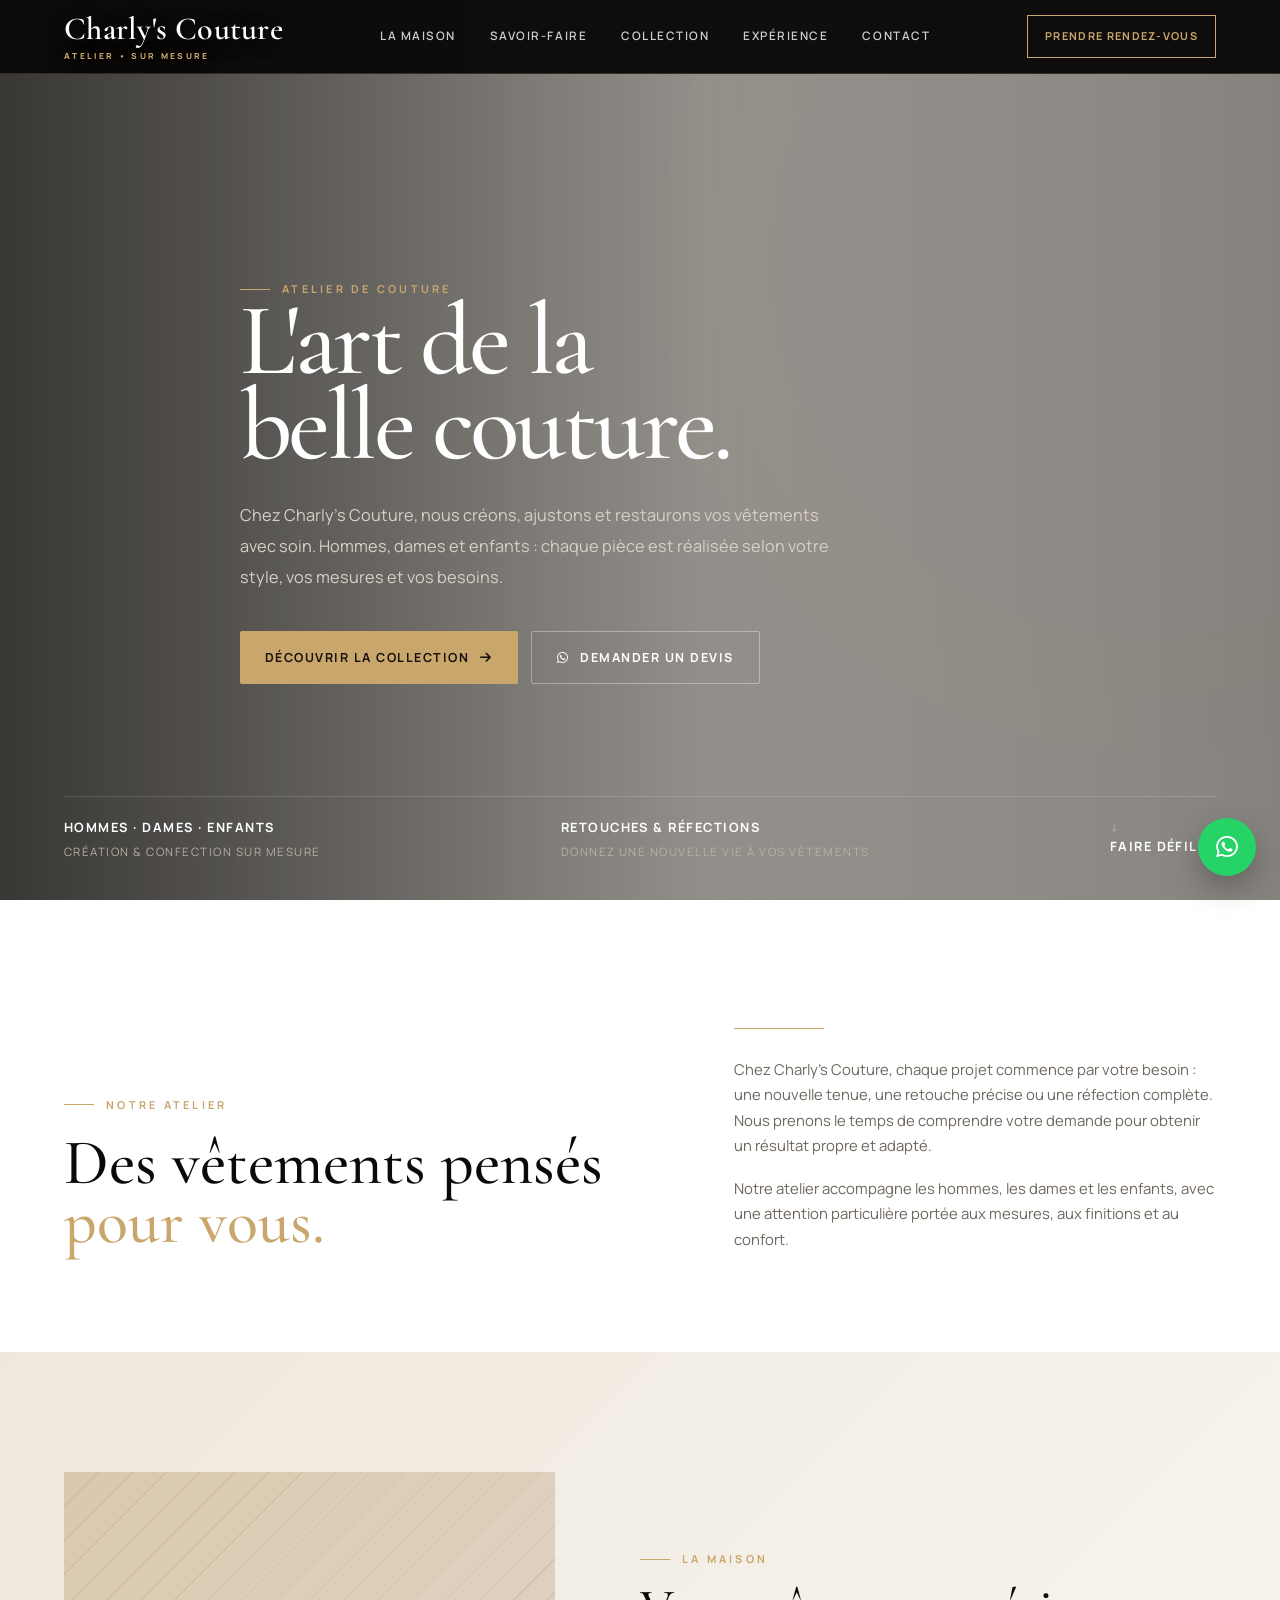
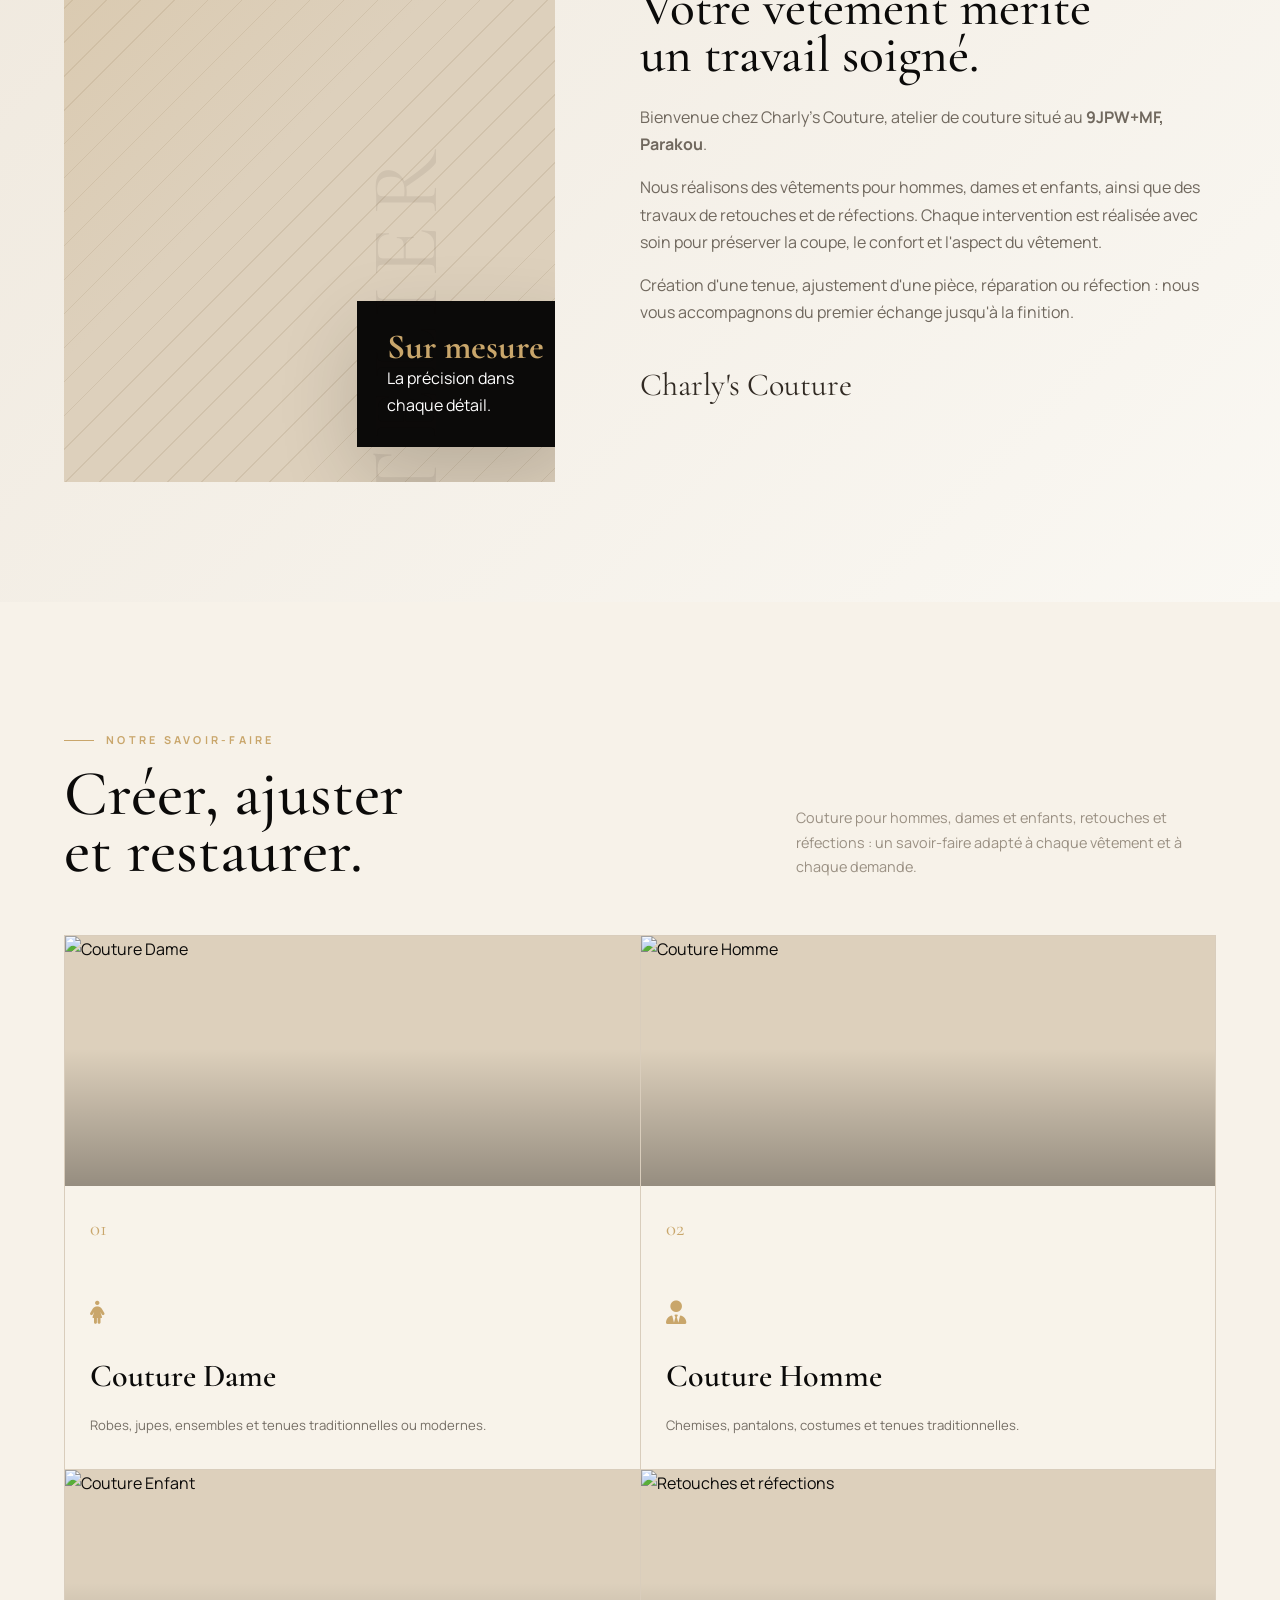
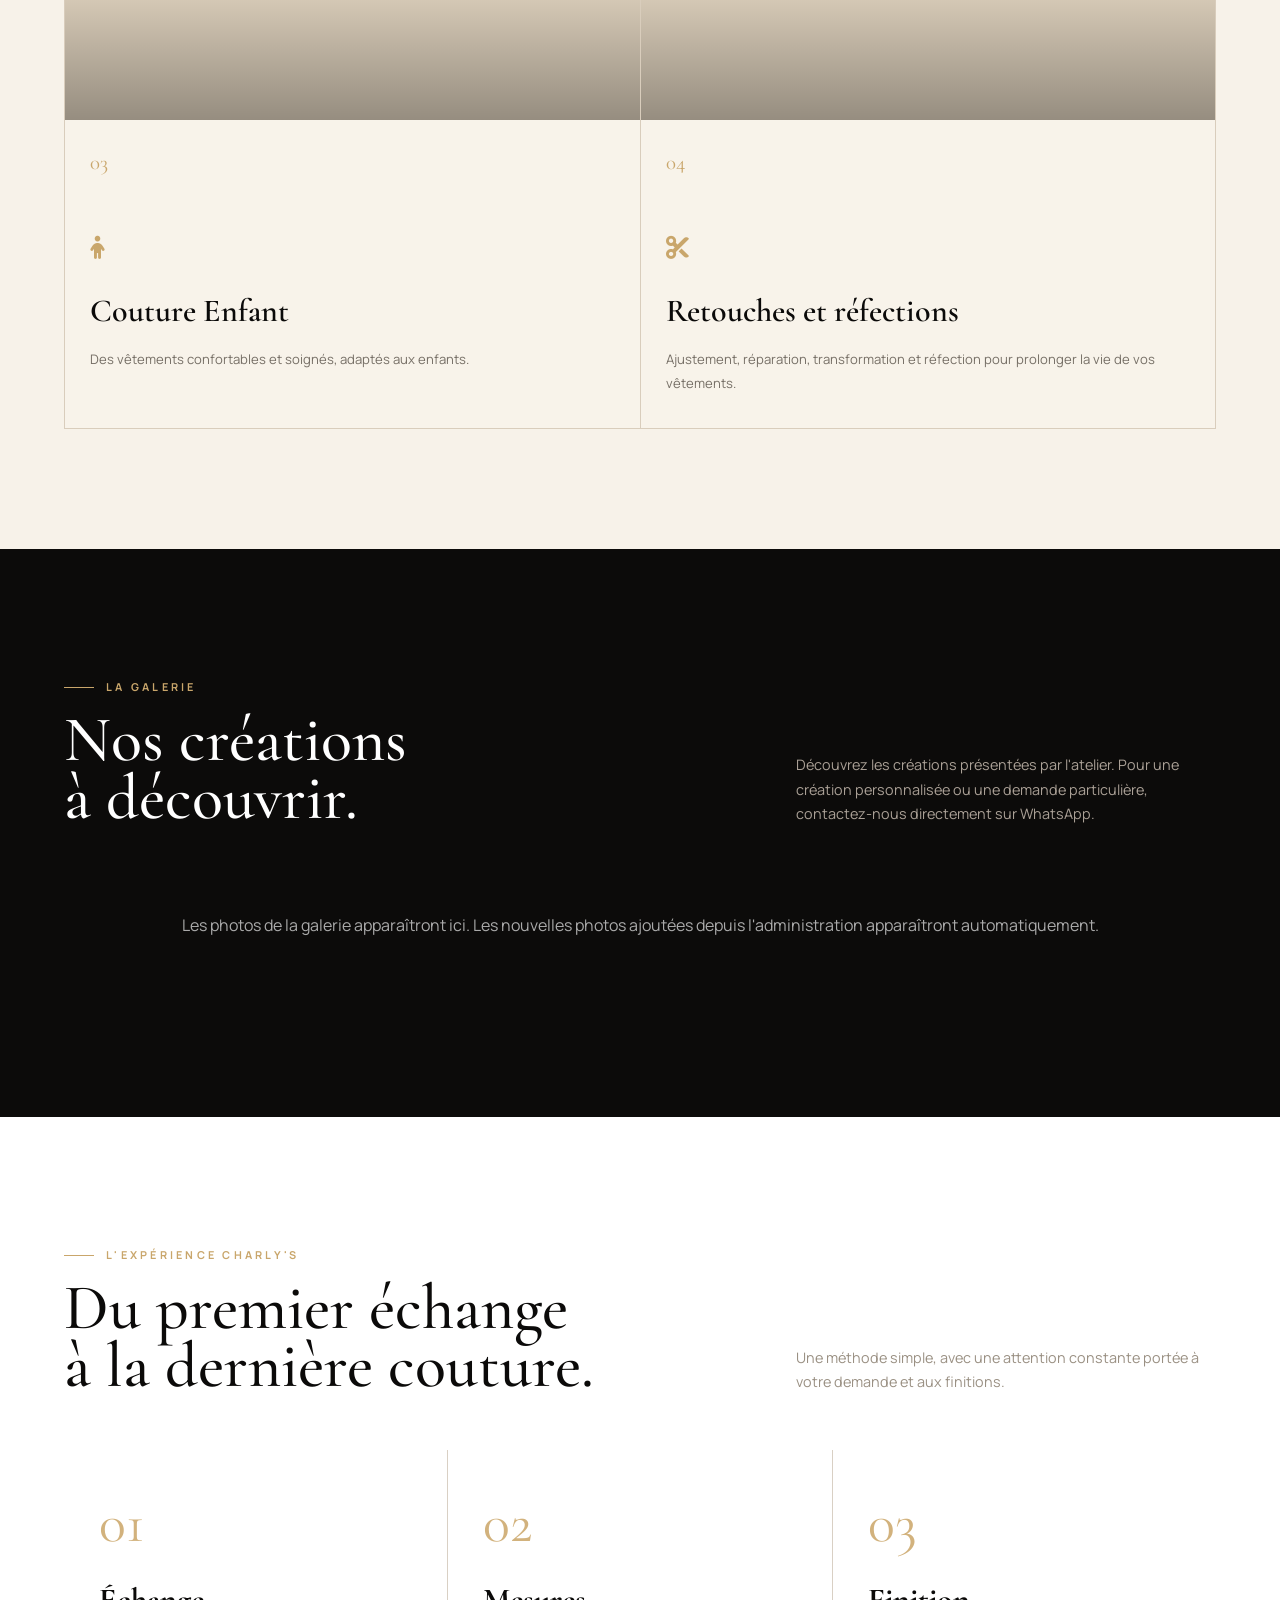
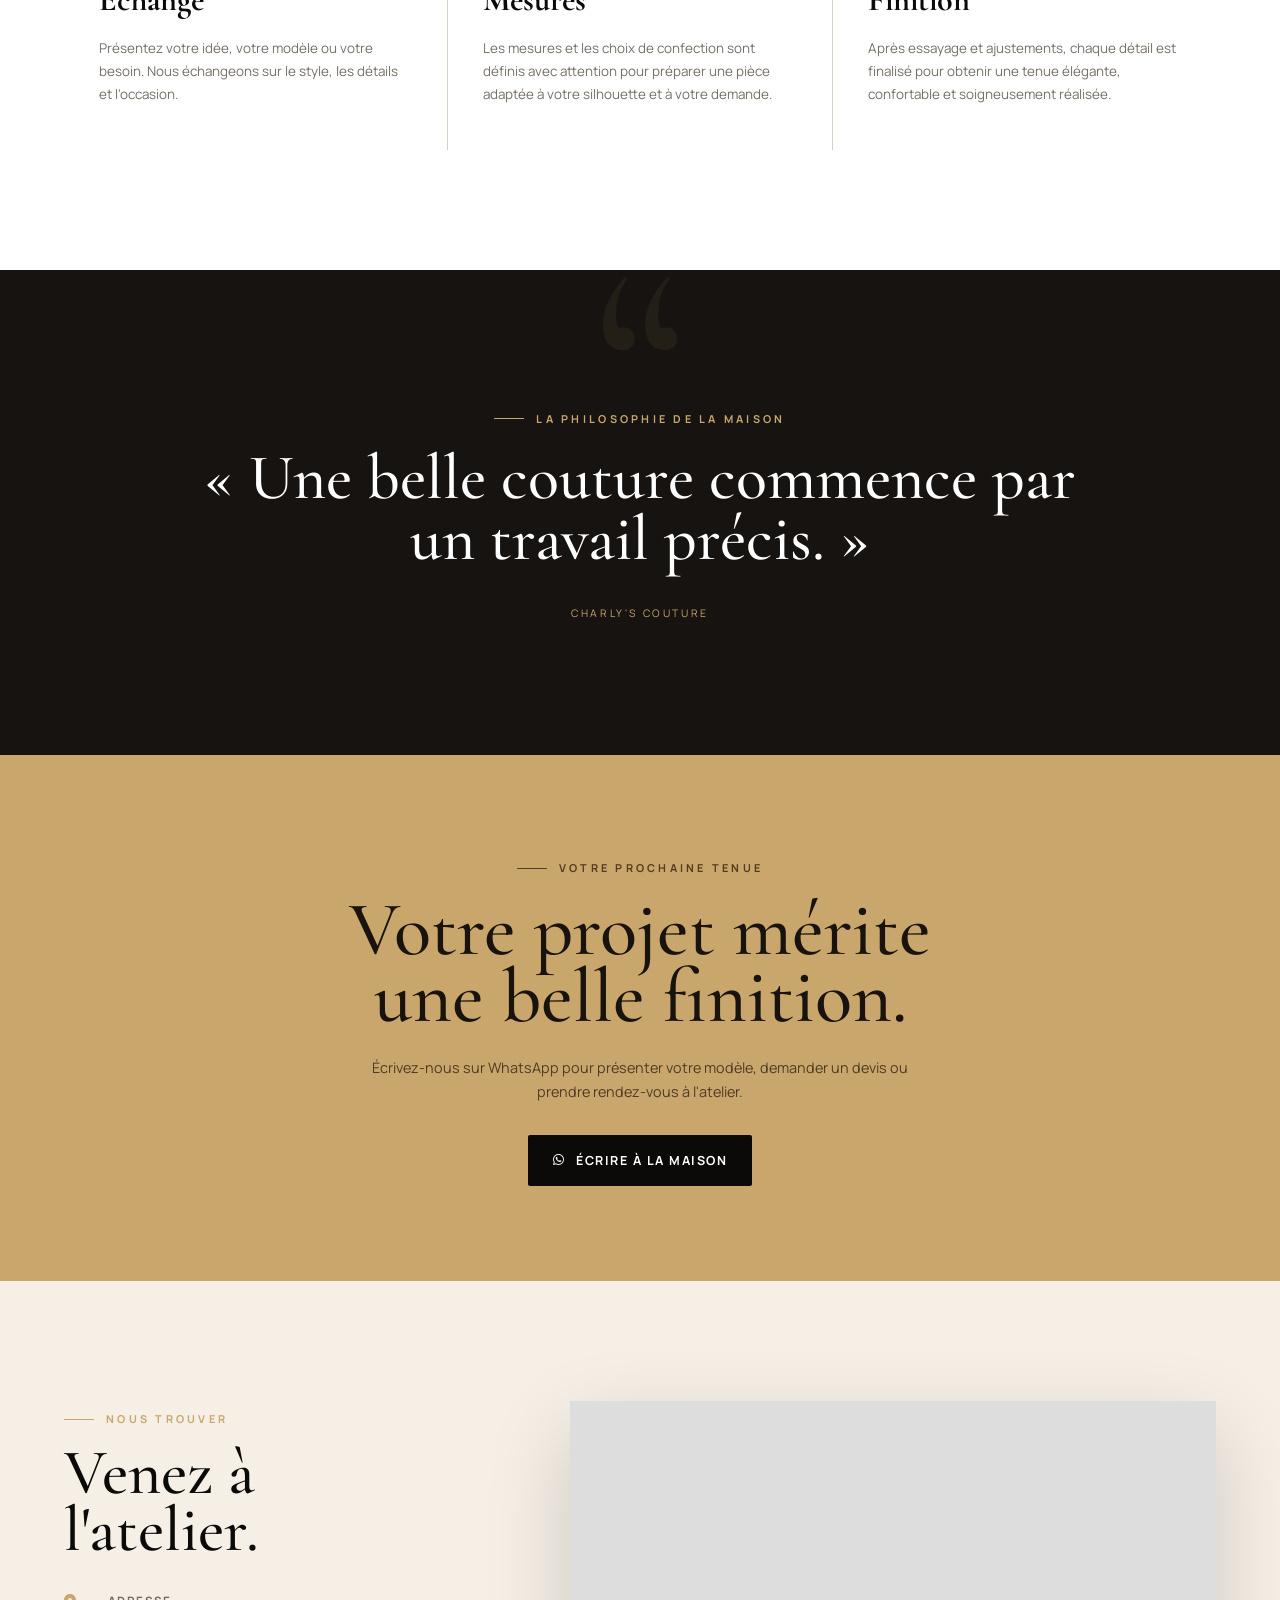
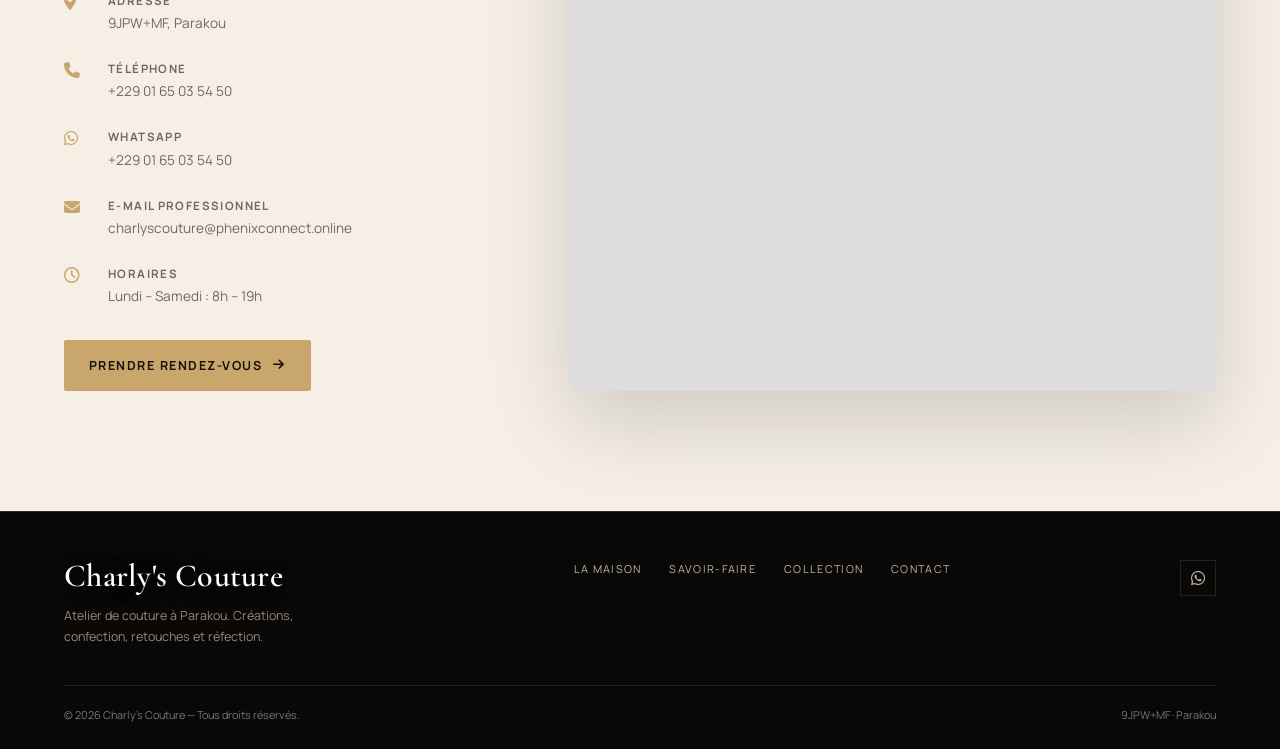
==== commit 13c789d4: "Add files via upload" ====
--- a/index.html
+++ b/index.html
@@ -557,7 +557,9 @@
 <script>
 const SUPABASE_URL="https://hjtmegeqorqhensqpcpn.supabase.co";
 const SUPABASE_PUBLIC_KEY="sb_publishable_jZ8P8w_GRc4IptXIB0_SMQ_dBLvSAJj";
-const sb = window.supabase.createClient(SUPABASE_URL,SUPABASE_PUBLIC_KEY);
+const sb = (window.supabase && SUPABASE_URL && SUPABASE_PUBLIC_KEY)
+ ? window.supabase.createClient(SUPABASE_URL,SUPABASE_PUBLIC_KEY)
+ : null;
 let cache={content:[],services:[],models:[],experience:[],contact:null}, clicks=[], refreshTimer=null;
 
 // Contenu par défaut : le site reste complet même avant la première synchronisation Supabase.
@@ -705,6 +707,12 @@
  e.textContent=text||"";
  e.classList.toggle("error",!!error);
 }
+function msg(id,text,error=false){
+ const e=document.getElementById(id);
+ if(!e)return;
+ e.textContent=text||"";
+ e.classList.toggle("error",!!error);
+}
 function setBusy(button,busy,label){
  if(!button)return;
  button.disabled=busy;
@@ -723,52 +731,69 @@
  document.body.style.overflow="hidden";
  showAdminLogin();
  adminStatus("");
- if(!sb){msg("admin-login-msg","Supabase n'est pas configuré dans ce fichier.",true);return;}
- try{
-  const ok=await isAdmin();
-  if(ok){showAdminDashboard();await loadAdmin();}
-  else{
-   const {data:{session}}=await sb.auth.getSession();
-   if(session)msg("admin-login-msg","Cette session n'a pas les droits administrateur.",true);
+ msg("admin-login-msg","");
+ if(!sb){msg("admin-login-msg","Supabase n'est pas disponible. Vérifiez le chargement de Supabase.",true);return;}
+ try{
+  const {data:{session},error}=await sb.auth.getSession();
+  if(error)throw error;
+  if(session){
+   const allowed=await isAdmin(session);
+   if(allowed){
+    showAdminDashboard();
+    void loadAdmin();
+   }else{
+    await sb.auth.signOut();
+    showAdminLogin();
+    msg("admin-login-msg","Cette session n'a pas les droits administrateur.",true);
+   }
   }
  }catch(err){
   console.error("Ouverture administration:",err);
-  msg("admin-login-msg","Impossible de vérifier la session.",true);
+  showAdminLogin();
+  msg("admin-login-msg",err.message||"Impossible de vérifier la session.",true);
  }
 }
 document.getElementById("admin-close").onclick=closeAdmin;
 overlay.addEventListener("click",e=>{if(e.target===overlay)closeAdmin();});
 
-async function isAdmin(){
+async function isAdmin(session=null){
  if(!sb)return false;
- const {data:{session},error:sessionError}=await sb.auth.getSession();
- if(sessionError||!session)return false;
+ if(!session){
+  const r=await sb.auth.getSession();
+  if(r.error||!r.data?.session)return false;
+  session=r.data.session;
+ }
  const {data,error}=await sb.from("admins").select("user_id").eq("user_id",session.user.id).maybeSingle();
- if(error){console.error("Vérification admin:",error);return false;}
+ if(error){console.error("Vérification admin:",error);throw error;}
  return !!data;
 }
 
 document.getElementById("admin-login-btn").onclick=async()=>{
- if(!sb){msg("admin-login-msg","Supabase n'est pas configuré.",true);return;}
+ if(!sb){msg("admin-login-msg","Supabase n'est pas disponible.",true);return;}
  const email=document.getElementById("admin-email").value.trim();
  const password=document.getElementById("admin-password").value;
  if(!email||!password){msg("admin-login-msg","Saisissez l'e-mail et le mot de passe.",true);return;}
  const button=document.getElementById("admin-login-btn");
  setBusy(button,true,"Connexion…");
- try{
-  const {error}=await sb.auth.signInWithPassword({email,password});
-  if(error){msg("admin-login-msg",error.message,true);return;}
-  if(!(await isAdmin())){
+ msg("admin-login-msg","");
+ try{
+  const {data,error}=await sb.auth.signInWithPassword({email,password});
+  if(error)throw error;
+  const session=data?.session;
+  if(!session)throw new Error("Connexion Supabase établie sans session.");
+  const allowed=await isAdmin(session);
+  if(!allowed){
    await sb.auth.signOut();
-   msg("admin-login-msg","Compte authentifié mais non autorisé.",true);
-   return;
+   showAdminLogin();
+   throw new Error("Compte authentifié mais non autorisé. Ajoutez cet utilisateur dans public.admins.");
   }
+  showAdminDashboard();
   msg("admin-login-msg","");
-  showAdminDashboard();
-  await loadAdmin();
+  void loadAdmin();
  }catch(err){
-  console.error(err);
-  msg("admin-login-msg","Une erreur est survenue pendant la connexion.",true);
+  console.error("Connexion administration:",err);
+  showAdminLogin();
+  msg("admin-login-msg",err.message||"Une erreur est survenue pendant la connexion.",true);
  }finally{setBusy(button,false);}
 };
 document.getElementById("admin-password").addEventListener("keydown",e=>{if(e.key==="Enter")document.getElementById("admin-login-btn").click();});
@@ -777,11 +802,10 @@
  input.type=input.type==="password"?"text":"password";
  document.getElementById("admin-eye").innerHTML=input.type==="password"?'<i class="fa-solid fa-eye"></i>':'<i class="fa-solid fa-eye-slash"></i>';
 };
-document.getElementById("admin-logout-btn").onclick=async()=>{
- if(!sb)return;
- const b=document.getElementById("admin-logout-btn");
- setBusy(b,true,"Déconnexion…");
- try{await sb.auth.signOut();closeAdmin();}finally{setBusy(b,false);}
+document.getElementById("admin-logout-btn").onclick=()=>{
+ if(!sb){closeAdmin();return;}
+ closeAdmin();
+ void sb.auth.signOut().catch(err=>console.error("Déconnexion:",err));
 };
 
 document.querySelectorAll(".admin-tab").forEach(b=>b.addEventListener("click",()=>{
@@ -1136,9 +1160,8 @@
 document.querySelector('.admin-tab[data-tab="messages"]').addEventListener("click",loadMessages);
 
 if(sb){
- sb.auth.onAuthStateChange((event,session)=>{
-  if(event==="SIGNED_OUT"){showAdminLogin();}
-  if(event==="SIGNED_IN"&&session)showAdminDashboard();
+ sb.auth.onAuthStateChange((event)=>{
+  if(event==="SIGNED_OUT")showAdminLogin();
  });
 }
 
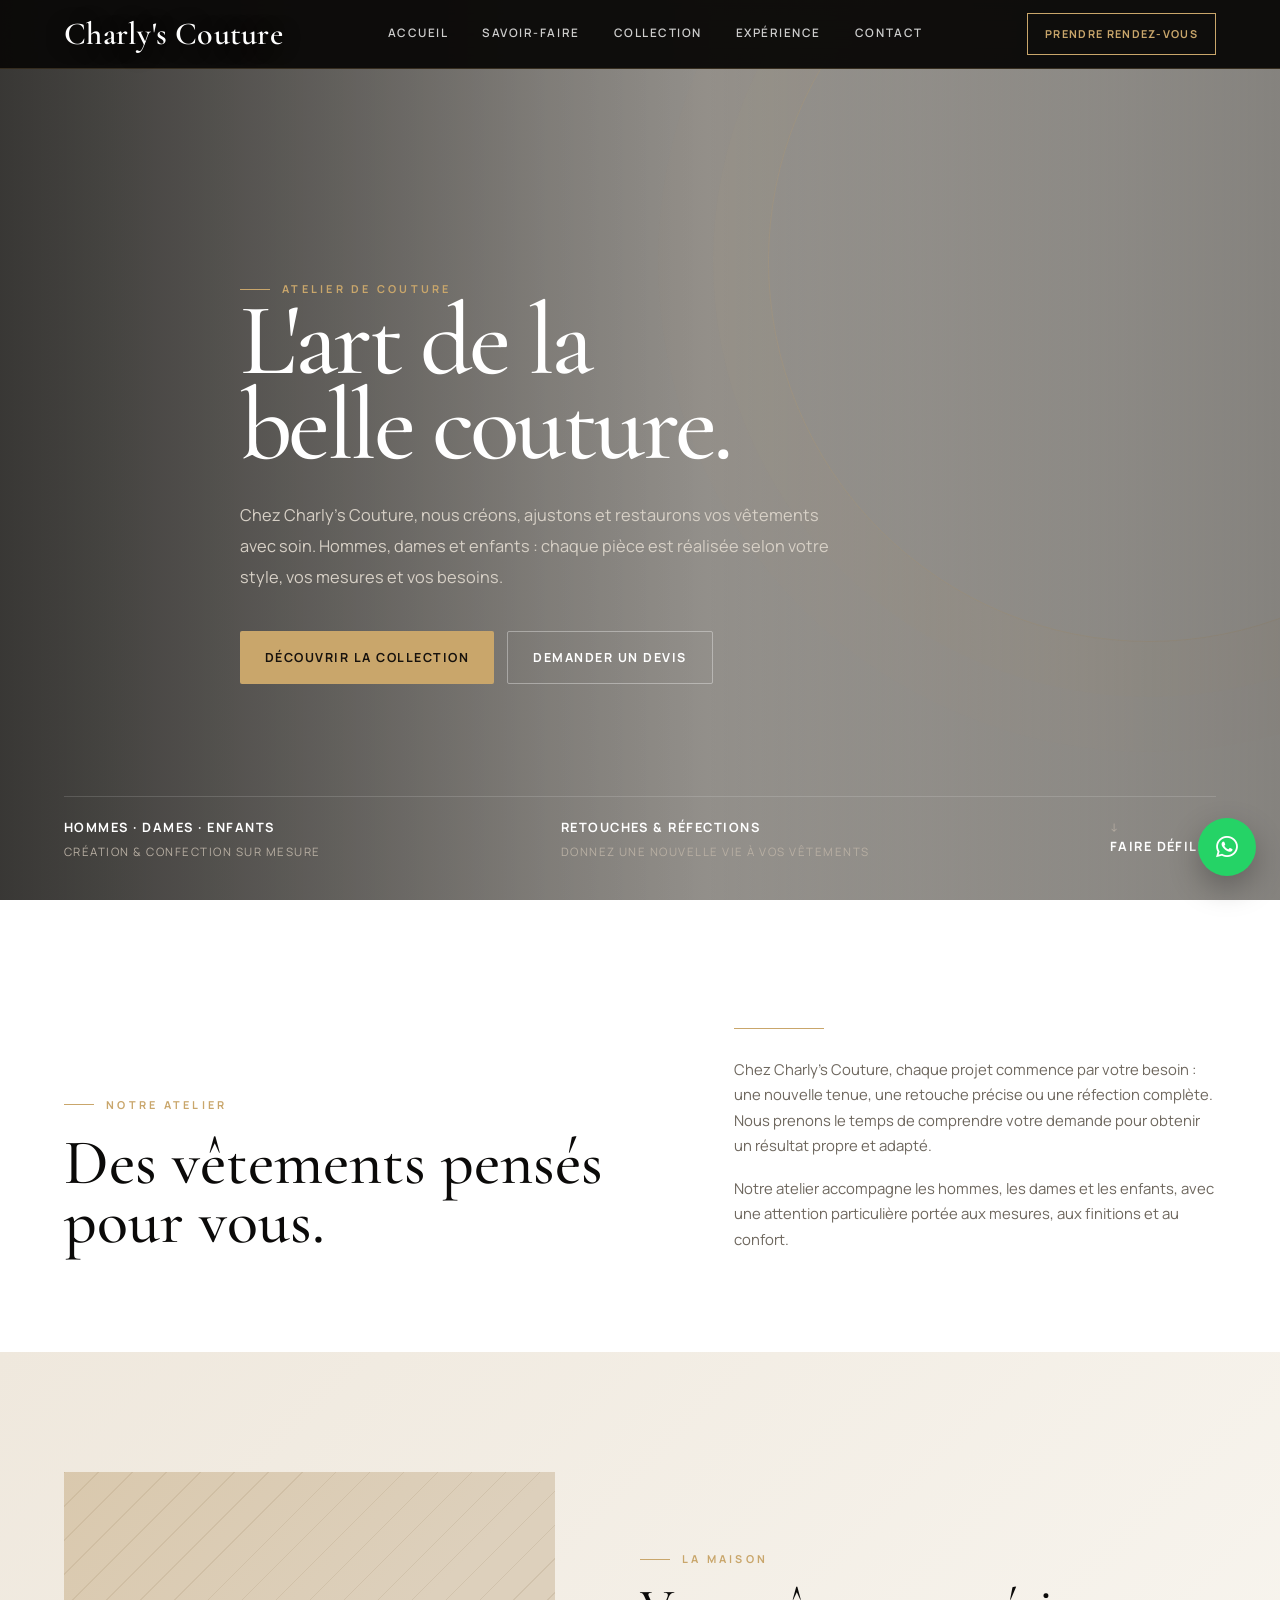
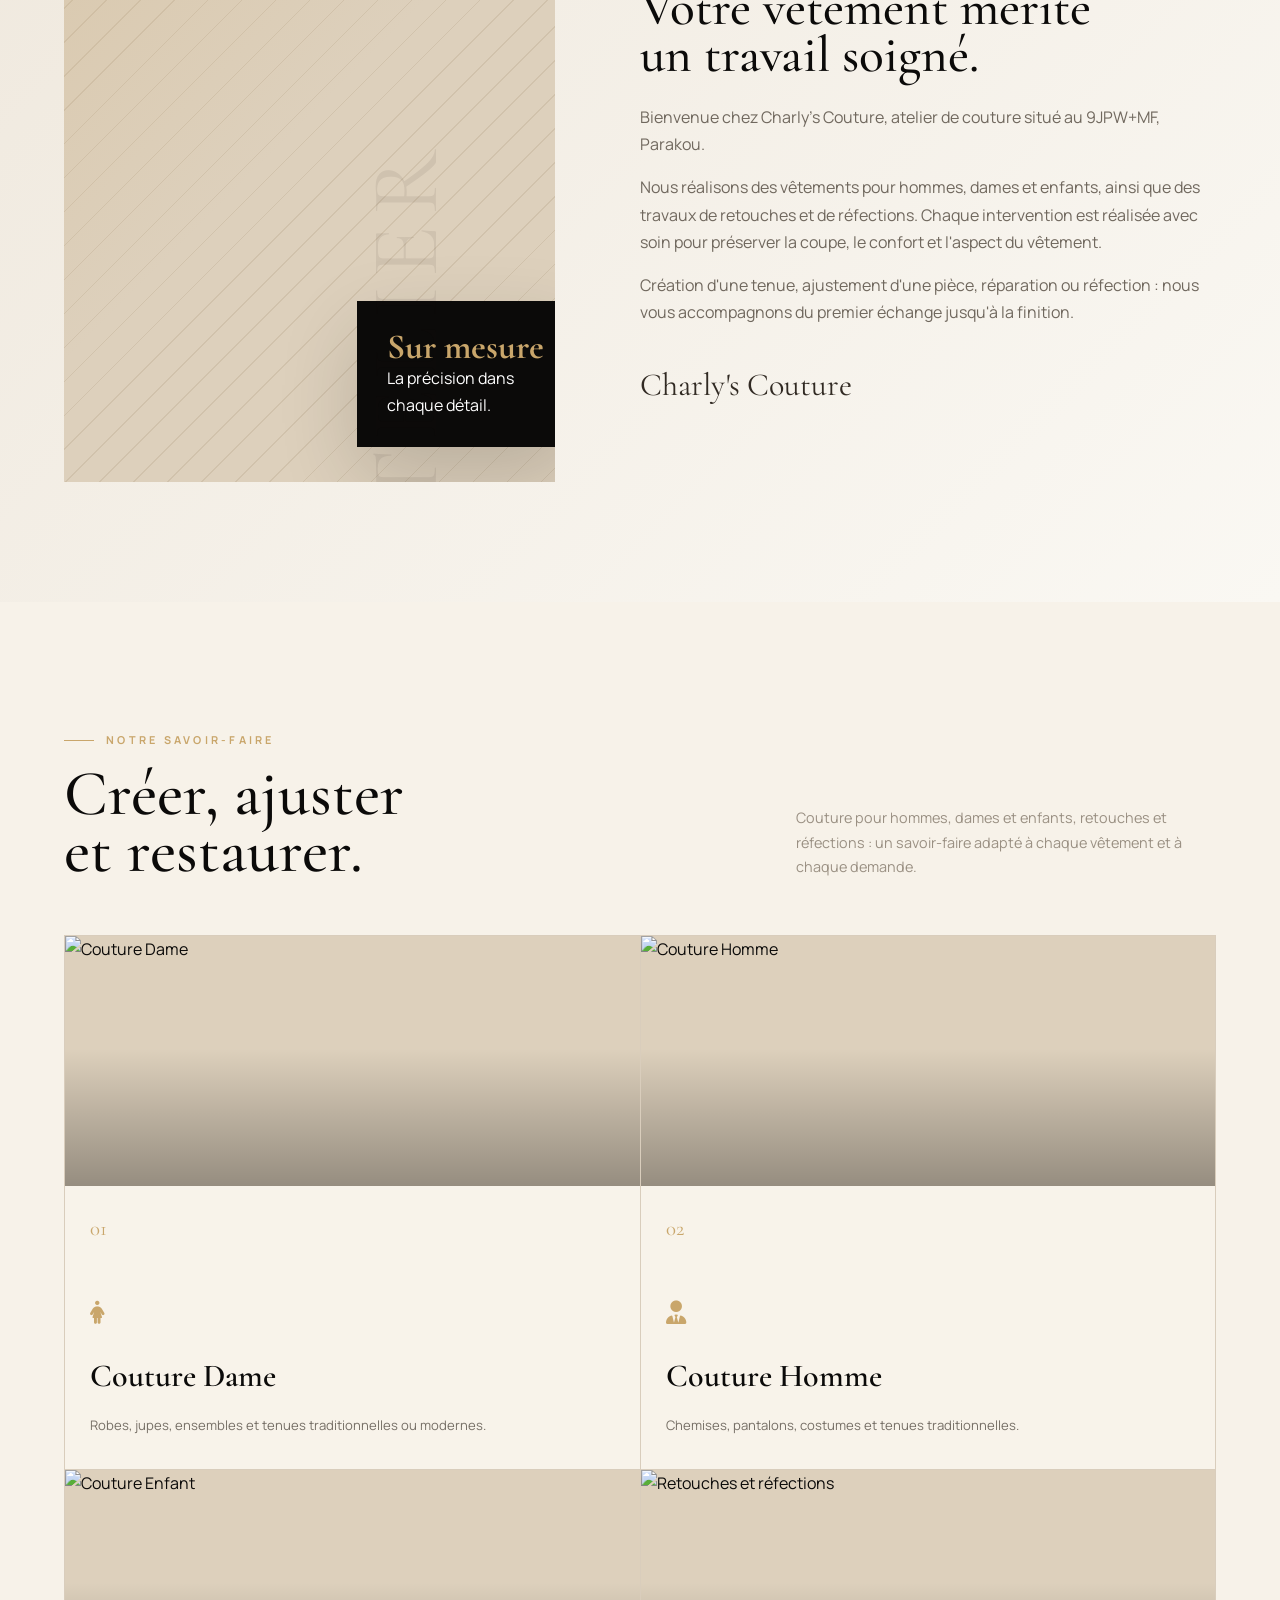
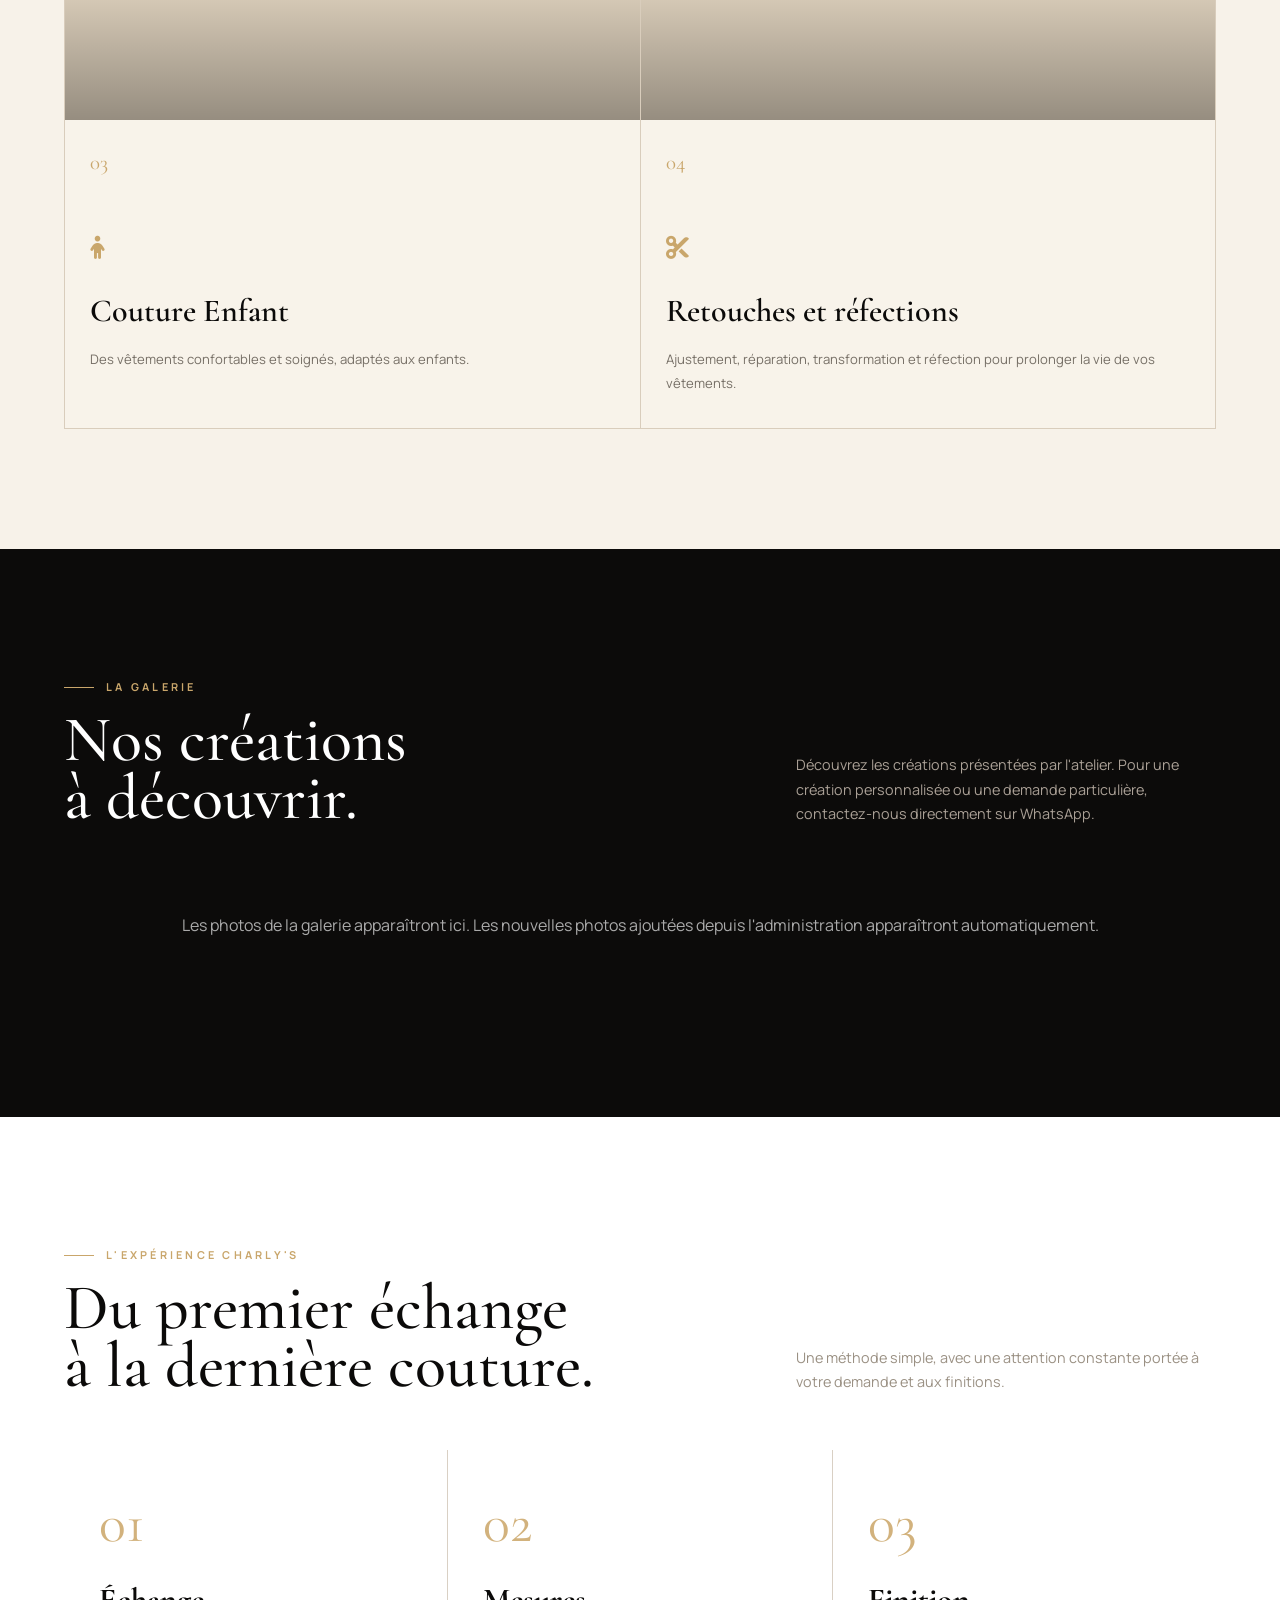
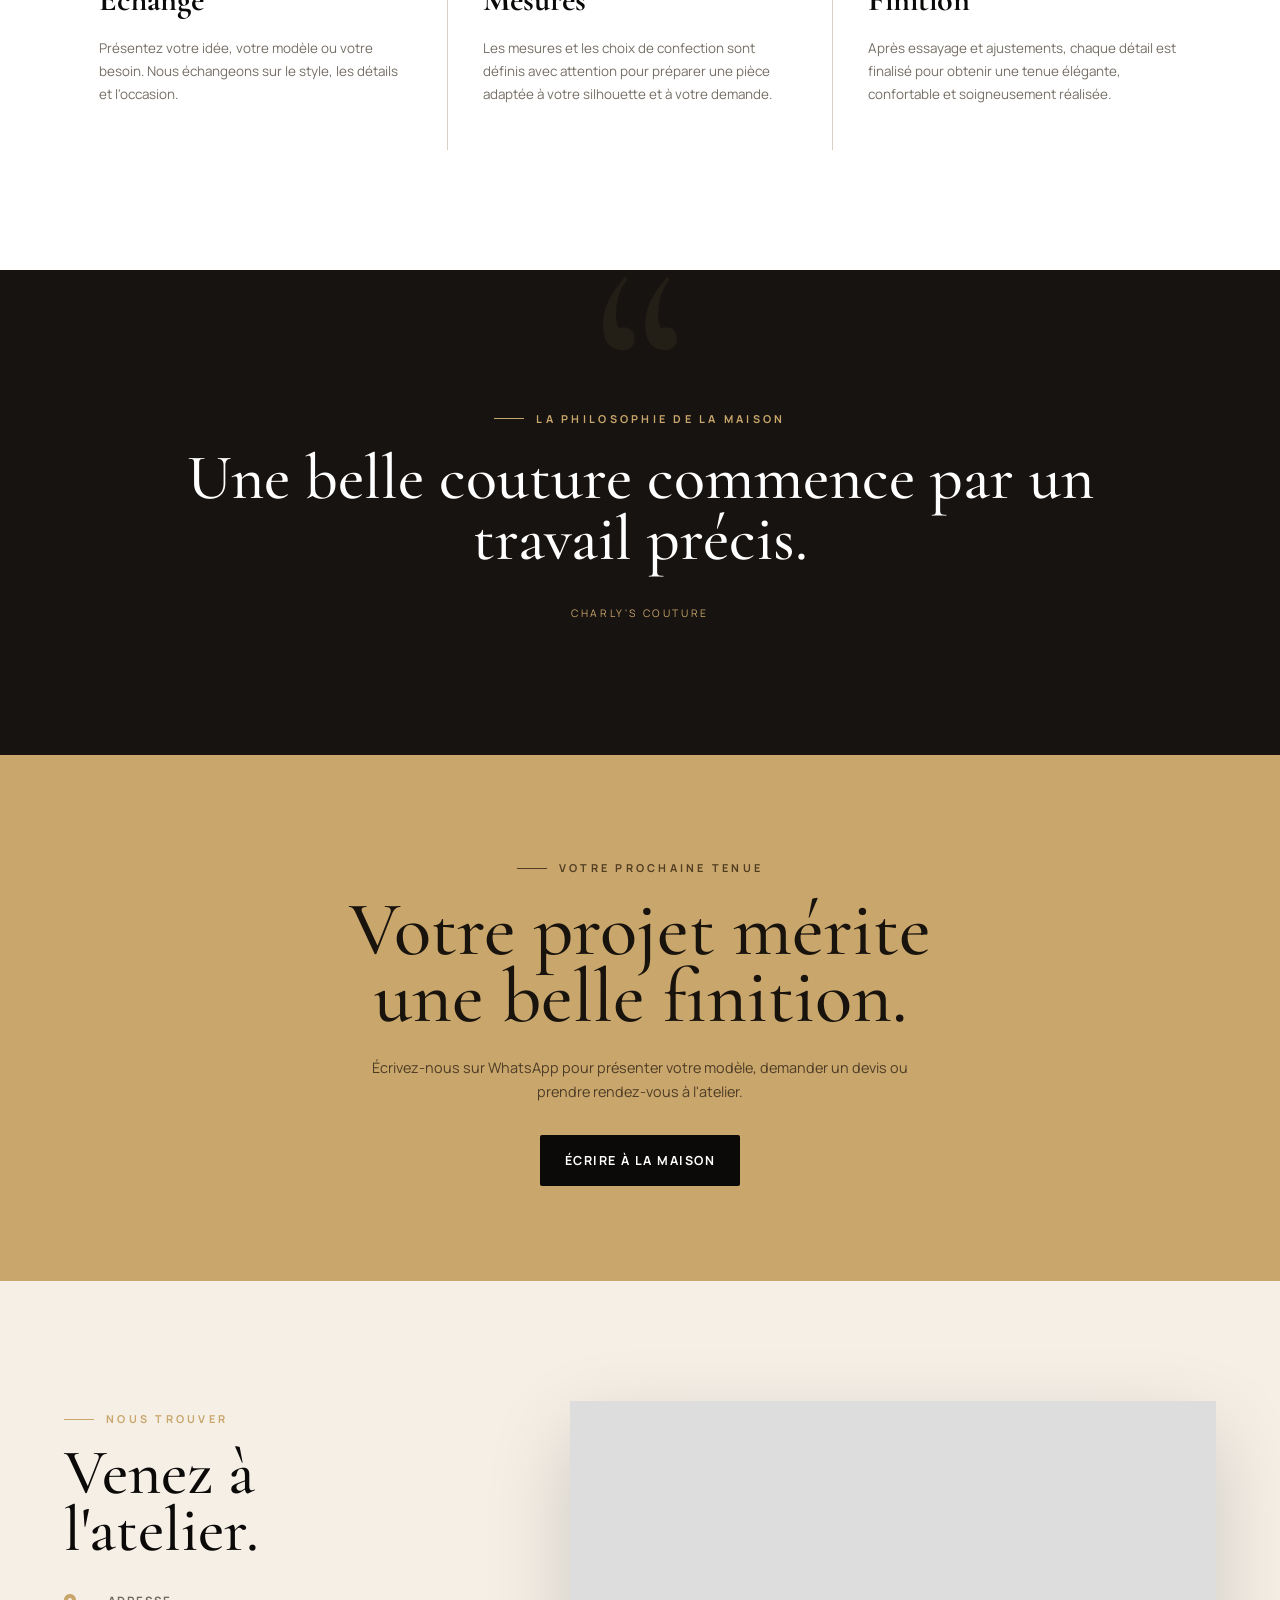
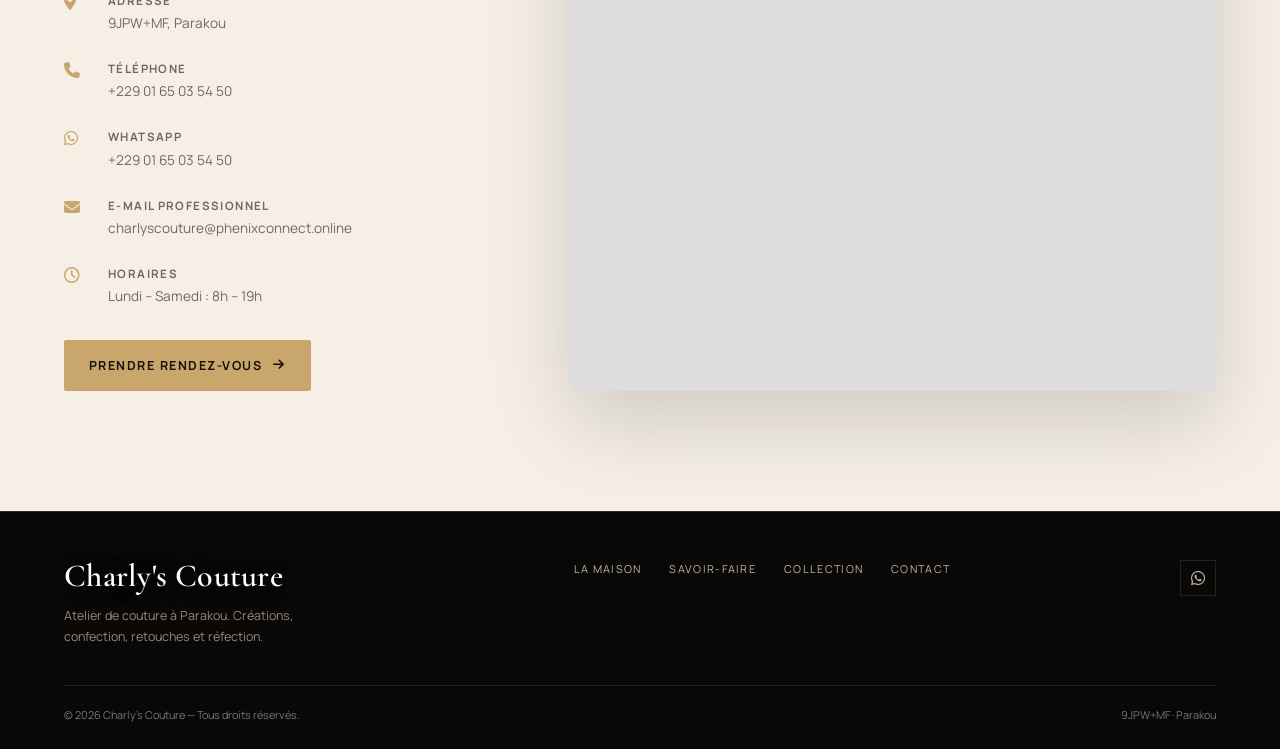
==== commit 65e8582c: "Add files via upload" ====
--- a/index.html
+++ b/index.html
@@ -440,7 +440,7 @@
    <div class="admin-content">
     <section class="admin-section active" data-section="dashboard">
      <h3>Tableau de bord</h3>
-     <p class="admin-help">Gérez le contenu visible du site sans modifier directement le code.</p>
+     <p class="admin-help">Aucune partie éditable du site n'est volontairement cachée : textes, boutons, images, services, galerie, expérience, contact et messages se gèrent depuis ce panneau.</p>
      <div class="admin-stats" id="admin-stats"></div>
      <div class="admin-card">
       <strong>Administration prête</strong>
@@ -463,8 +463,8 @@
     </section>
 
     <section class="admin-section" data-section="content">
-     <h3>Textes du site</h3>
-     <p class="admin-help">Modifiez les textes existants puis cliquez sur Enregistrer. Les champs sont liés à la table <strong>site_content</strong>.</p>
+     <h3>Tout le contenu visiteur</h3>
+     <p class="admin-help">Tous les textes affichés sur le site — menus, titres, paragraphes, boutons, messages et pied de page — sont modifiables ici.</p>
      <div id="content-list"></div>
     </section>
 
@@ -477,6 +477,8 @@
        <div class="admin-field"><label for="svc-order">Ordre</label><input id="svc-order" type="number" min="1" value="1"></div>
       </div>
       <div class="admin-field"><label for="svc-desc">Description</label><textarea id="svc-desc"></textarea></div>
+      <div class="admin-field"><label for="svc-image">Photo du service</label><input id="svc-image" type="file" accept="image/*"></div>
+      <div class="admin-field"><label for="svc-image-url">URL de la photo (facultatif)</label><input id="svc-image-url" type="url" placeholder="https://…"></div>
       <button class="admin-btn gold" id="svc-add">Ajouter le service</button>
       <div class="admin-msg" id="svc-msg"></div>
      </div>
@@ -525,6 +527,7 @@
       <div class="admin-grid">
        <div class="admin-field"><label for="contact-phone">Téléphone</label><input id="contact-phone"></div>
        <div class="admin-field"><label for="contact-whatsapp">WhatsApp</label><input id="contact-whatsapp"></div>
+       <div class="admin-field"><label for="contact-email">E-mail professionnel</label><input id="contact-email" type="email"></div>
       </div>
       <div class="admin-field"><label for="contact-hours">Horaires</label><input id="contact-hours"></div>
       <div class="admin-field"><label for="contact-map">Google Maps — URL d'intégration</label><input id="contact-map"></div>
@@ -564,15 +567,47 @@
 
 // Contenu par défaut : le site reste complet même avant la première synchronisation Supabase.
 const DEFAULT_CONTENT={
- hero_title:"L'art de la\nbelle couture.",
+ brand_name:"Charly's Couture",
+ brand_tagline:"Atelier • Sur mesure",
+ nav_home:"Accueil", nav_about:"La Maison", nav_services:"Savoir-faire", nav_gallery:"Collection", nav_experience:"Expérience", nav_contact:"Contact",
+ hero_eyebrow:"Atelier de couture", hero_title:"L'art de la\\nbelle couture.",
  hero_text:"Chez Charly's Couture, nous créons, ajustons et restaurons vos vêtements avec soin. Hommes, dames et enfants : chaque pièce est réalisée selon votre style, vos mesures et vos besoins.",
  hero_image_url:"https://images.unsplash.com/photo-1496747611176-843222e1e57c?auto=format&fit=crop&w=1800&q=88",
- about_title:"Votre vêtement mérite\nun travail soigné.",
+ hero_cta_gallery:"Découvrir la collection", hero_cta_quote:"Demander un devis",
+ hero_meta_1_title:"Hommes · Dames · Enfants", hero_meta_1_text:"Création & confection sur mesure",
+ hero_meta_2_title:"Retouches & réfections", hero_meta_2_text:"Donnez une nouvelle vie à vos vêtements", hero_meta_scroll:"Faire défiler",
+ hero_whatsapp_message:"Bonjour Charly's Couture, je souhaite un devis.",
+ intro_eyebrow:"Notre atelier", intro_title:"Des vêtements pensés\\npour vous.",
+ intro_text_1:"Chez Charly's Couture, chaque projet commence par votre besoin : une nouvelle tenue, une retouche précise ou une réfection complète. Nous prenons le temps de comprendre votre demande pour obtenir un résultat propre et adapté.",
+ intro_text_2:"Notre atelier accompagne les hommes, les dames et les enfants, avec une attention particulière portée aux mesures, aux finitions et au confort.",
+ about_eyebrow:"La Maison", about_title:"Votre vêtement mérite\\nun travail soigné.",
  about_text:"Bienvenue chez Charly's Couture, atelier de couture situé au 9JPW+MF, Parakou.",
- philosophy_quote:"Une belle couture commence par un travail précis.",
- contact_title:"Venez à\nl'atelier.",
- footer_text:"Atelier de couture à Parakou. Créations, confection, retouches et réfection."
+ about_text_2:"Nous réalisons des vêtements pour hommes, dames et enfants, ainsi que des travaux de retouches et de réfections. Chaque intervention est réalisée avec soin pour préserver la coupe, le confort et l'aspect du vêtement.",
+ about_text_3:"Création d'une tenue, ajustement d'une pièce, réparation ou réfection : nous vous accompagnons du premier échange jusqu'à la finition.",
+ about_badge_title:"Sur mesure", about_badge_text:"La précision dans chaque détail.", about_image_url:"",
+ services_eyebrow:"Notre savoir-faire", services_title:"Créer, ajuster\\net restaurer.", services_text:"Couture pour hommes, dames et enfants, retouches et réfections : un savoir-faire adapté à chaque vêtement et à chaque demande.",
+ gallery_eyebrow:"La galerie", gallery_title:"Nos créations\\nà découvrir.", gallery_text:"Découvrez les créations présentées par l'atelier. Pour une création personnalisée ou une demande particulière, contactez-nous directement sur WhatsApp.",
+ experience_eyebrow:"L'expérience Charly's", experience_title:"Du premier échange\\nà la dernière couture.", experience_text:"Une méthode simple, avec une attention constante portée à votre demande et aux finitions.",
+ quote_eyebrow:"La philosophie de la Maison", philosophy_quote:"Une belle couture commence par un travail précis.", quote_author:"Charly's Couture",
+ cta_eyebrow:"Votre prochaine tenue", cta_title:"Votre projet mérite\\nune belle finition.", cta_text:"Écrivez-nous sur WhatsApp pour présenter votre modèle, demander un devis ou prendre rendez-vous à l'atelier.", cta_button:"Écrire à la Maison", cta_whatsapp_message:"Bonjour Charly's Couture, je souhaite discuter d'une tenue.",
+ contact_eyebrow:"Nous trouver", contact_title:"Venez à\\nl'atelier.",
+ footer_text:"Atelier de couture à Parakou. Créations, confection, retouches et réfection.", footer_copyright:"© 2026 Charly's Couture — Tous droits réservés."
 };
+const EDITABLE_CONTENT=[
+ ["brand_name","Identité — Nom","brand"],["brand_tagline","Identité — Sous-titre","brand"],
+ ["nav_home","Menu — Accueil","navigation"],["nav_about","Menu — La Maison","navigation"],["nav_services","Menu — Savoir-faire","navigation"],["nav_gallery","Menu — Collection","navigation"],["nav_experience","Menu — Expérience","navigation"],["nav_contact","Menu — Contact","navigation"],
+ ["hero_eyebrow","Accueil — Petit titre","hero"],["hero_title","Accueil — Grand titre","hero"],["hero_text","Accueil — Texte","hero"],["hero_cta_gallery","Accueil — Bouton collection","hero"],["hero_cta_quote","Accueil — Bouton devis","hero"],["hero_meta_1_title","Accueil — Bandeau 1 titre","hero"],["hero_meta_1_text","Accueil — Bandeau 1 texte","hero"],["hero_meta_2_title","Accueil — Bandeau 2 titre","hero"],["hero_meta_2_text","Accueil — Bandeau 2 texte","hero"],["hero_meta_scroll","Accueil — Défilement","hero"],["hero_whatsapp_message","Accueil — Message WhatsApp","hero"],
+ ["intro_eyebrow","Présentation — Petit titre","intro"],["intro_title","Présentation — Titre","intro"],["intro_text_1","Présentation — Paragraphe 1","intro"],["intro_text_2","Présentation — Paragraphe 2","intro"],
+ ["about_eyebrow","Maison — Petit titre","about"],["about_title","Maison — Titre","about"],["about_text","Maison — Paragraphe 1","about"],["about_text_2","Maison — Paragraphe 2","about"],["about_text_3","Maison — Paragraphe 3","about"],["about_badge_title","Maison — Badge titre","about"],["about_badge_text","Maison — Badge texte","about"],["about_image_url","Maison — Photo URL","about"],
+ ["services_eyebrow","Services — Petit titre","services"],["services_title","Services — Titre","services"],["services_text","Services — Texte","services"],
+ ["gallery_eyebrow","Galerie — Petit titre","gallery"],["gallery_title","Galerie — Titre","gallery"],["gallery_text","Galerie — Texte","gallery"],
+ ["experience_eyebrow","Expérience — Petit titre","experience"],["experience_title","Expérience — Titre","experience"],["experience_text","Expérience — Texte","experience"],
+ ["quote_eyebrow","Philosophie — Petit titre","quote"],["philosophy_quote","Philosophie — Citation","quote"],["quote_author","Philosophie — Auteur","quote"],
+ ["cta_eyebrow","Appel à l'action — Petit titre","cta"],["cta_title","Appel à l'action — Titre","cta"],["cta_text","Appel à l'action — Texte","cta"],["cta_button","Appel à l'action — Bouton","cta"],["cta_whatsapp_message","Appel à l'action — Message WhatsApp","cta"],
+ ["contact_eyebrow","Contact — Petit titre","contact"],["contact_title","Contact — Titre","contact"],
+ ["footer_text","Pied de page — Texte","footer"],["footer_copyright","Pied de page — Copyright","footer"]
+];
+
 const DEFAULT_SERVICES=[
  {title:"Couture Dame",description:"Robes, jupes, ensembles et tenues traditionnelles ou modernes."},
  {title:"Couture Homme",description:"Chemises, pantalons, costumes et tenues traditionnelles."},
@@ -642,19 +677,24 @@
  renderTextDefaults(DEFAULT_CONTENT);
  observe();
 }
+function contentValue(key,fallback=""){const row=cache.content.find(x=>x.content_key===key);return row?.content_value ?? DEFAULT_CONTENT[key] ?? fallback;}
 function renderTextDefaults(extra={}){
  const t={...DEFAULT_CONTENT,...extra};
- document.querySelector(".hero h1").innerHTML=esc(t.hero_title).replace(/\n/g,"<br>");
- document.querySelector(".hero-content p").textContent=t.hero_text;
- const heroImage=t.hero_image_url||'https://images.unsplash.com/photo-1496747611176-843222e1e57c?auto=format&fit=crop&w=1800&q=88';
- const heroEl=document.querySelector(".hero");
- if(heroEl) heroEl.style.backgroundImage="linear-gradient(90deg,rgba(5,4,3,.72) 0%,rgba(8,6,5,.48) 42%,rgba(8,6,5,.24) 100%),url(\""+heroImage.replace(/\"/g,"%22")+"\")";
- document.querySelector(".about-copy h2").innerHTML=esc(t.about_title).replace(/\n/g,"<br>");
- const aboutPs=document.querySelectorAll(".about-copy p");
- if(aboutPs[0])aboutPs[0].innerHTML=esc(t.about_text).replace(/(Charly's Couture|9JPW\+MF, Parakou)/g,"<strong>$1</strong>");
- document.querySelector(".quote blockquote").textContent="« "+t.philosophy_quote+" »";
- document.querySelector(".contact h2").innerHTML=esc(t.contact_title).replace(/\n/g,"<br>");
- document.querySelector(".footer-tag").textContent=t.footer_text;
+ const txt=(sel,key)=>{const e=document.querySelector(sel);if(e)e.textContent=t[key]??"";};
+ const br=(sel,key)=>{const e=document.querySelector(sel);if(e)e.innerHTML=esc(t[key]??"").replace(/\\n/g,"<br>");};
+ txt(".logo","brand_name"); const lg=document.querySelector(".logo small");if(lg)lg.textContent=t.brand_tagline;
+ [[".nav-links a:nth-child(1)","nav_home"],[".nav-links a:nth-child(2)","nav_about"],[".nav-links a:nth-child(3)","nav_services"],[".nav-links a:nth-child(4)","nav_gallery"],[".nav-links a:nth-child(5)","nav_experience"],[".nav-links a:nth-child(6)","nav_contact"],[".footer-links a:nth-child(1)","nav_about"],[".footer-links a:nth-child(2)","nav_services"],[".footer-links a:nth-child(3)","nav_gallery"],[".footer-links a:nth-child(4)","nav_contact"]].forEach(x=>txt(x[0],x[1]));
+ txt(".hero .eyebrow","hero_eyebrow");br(".hero h1","hero_title");txt(".hero-content p","hero_text");txt(".hero-actions .btn-gold","hero_cta_gallery");txt(".hero-actions .btn-line","hero_cta_quote");
+ const hm=document.querySelectorAll(".hero-meta > div");if(hm[0]){hm[0].querySelector("strong").textContent=t.hero_meta_1_title;hm[0].lastChild.textContent=t.hero_meta_1_text;}if(hm[1]){hm[1].querySelector("strong").textContent=t.hero_meta_2_title;hm[1].lastChild.textContent=t.hero_meta_2_text;}if(hm[2]&&hm[2].querySelector("strong"))hm[2].querySelector("strong").textContent=t.hero_meta_scroll;
+ const heroImage=t.hero_image_url||'https://images.unsplash.com/photo-1496747611176-843222e1e57c?auto=format&fit=crop&w=1800&q=88';const heroEl=document.querySelector(".hero");if(heroEl)heroEl.style.backgroundImage='linear-gradient(90deg,rgba(5,4,3,.72) 0%,rgba(8,6,5,.48) 42%,rgba(8,6,5,.24) 100%),url("'+heroImage.replace(/"/g,"%22")+'")';
+ txt(".intro .eyebrow","intro_eyebrow");br(".intro h2","intro_title");const ip=document.querySelectorAll(".intro-copy p");if(ip[0])ip[0].textContent=t.intro_text_1;if(ip[1])ip[1].textContent=t.intro_text_2;
+ txt(".about-copy .eyebrow","about_eyebrow");br(".about-copy h2","about_title");const ap=document.querySelectorAll(".about-copy p");[t.about_text,t.about_text_2,t.about_text_3].forEach((v,i)=>{if(ap[i])ap[i].textContent=v;});const badge=document.querySelector(".about-badge");if(badge){badge.querySelector("strong").textContent=t.about_badge_title;badge.querySelector("span").textContent=t.about_badge_text;}const av=document.querySelector(".about-visual");if(av)av.style.backgroundImage=t.about_image_url?'linear-gradient(135deg,rgba(201,166,107,.18),rgba(201,166,107,.05) 45%),url("'+t.about_image_url.replace(/"/g,"%22")+'")':"";
+ txt(".services .section-head .eyebrow","services_eyebrow");br(".services .section-head h2","services_title");txt(".services .section-head p","services_text");
+ txt(".lookbook .section-head .eyebrow","gallery_eyebrow");br(".lookbook .section-head h2","gallery_title");txt(".lookbook .section-head p","gallery_text");
+ txt(".experience .section-head .eyebrow","experience_eyebrow");br(".experience .section-head h2","experience_title");txt(".experience .section-head p","experience_text");
+ txt(".quote .eyebrow","quote_eyebrow");txt(".quote blockquote","philosophy_quote");txt(".quote cite","quote_author");
+ txt(".cta .eyebrow","cta_eyebrow");br(".cta h2","cta_title");txt(".cta p","cta_text");txt(".cta .btn-dark","cta_button");
+ txt(".contact .eyebrow","contact_eyebrow");br(".contact h2","contact_title");txt(".footer-tag","footer_text");const fc=document.querySelector(".footer-bottom span:first-child");if(fc)fc.textContent=t.footer_copyright;
 }
 function renderSite(){
  const t=Object.fromEntries(cache.content.map(x=>[x.content_key,x.content_value]));
@@ -667,9 +707,11 @@
   if(rows[3])rows[3].querySelector("span").innerHTML="<strong>E-mail professionnel</strong><br><a class=\"contact-link email-link\" href=\"mailto:"+esc(c.email||DEFAULT_CONTACT.email)+"\">"+esc(c.email||DEFAULT_CONTACT.email)+"</a>";
   if(rows[4])rows[4].querySelector("span").innerHTML="<strong>Horaires</strong><br>"+esc(c.opening_hours);
   document.querySelector(".map iframe").src=c.map_embed_url||DEFAULT_CONTACT.map_embed_url;
-  document.querySelectorAll('a[href*="wa.me"]').forEach(a=>a.href=wa(number,decodeURIComponent((a.href.split("text=")[1]||"").replace(/\+/g," "))));
+  const heroWa=document.querySelector(".hero-actions .btn-line");if(heroWa)heroWa.href=wa(number,t.hero_whatsapp_message||"Bonjour Charly's Couture, je souhaite un devis.");
+  const ctaWa=document.querySelector(".cta .btn-dark");if(ctaWa)ctaWa.href=wa(number,t.cta_whatsapp_message||"Bonjour Charly's Couture, je souhaite discuter d'une tenue.");
+  document.querySelectorAll('a[href*="wa.me"]').forEach(a=>{if(a!==heroWa&&a!==ctaWa){const msgText=decodeURIComponent((a.href.split("text=")[1]||"").replace(/\+/g," "));a.href=wa(number,msgText);}});
  const services=cache.services.length?cache.services:DEFAULT_SERVICES;
- document.getElementById("services-grid").innerHTML=services.map((x,i)=>`<article class="service reveal"><div class="service-photo"><img src="${servicePhotos[i%servicePhotos.length]}" alt="${esc(x.title)}" loading="lazy"></div><div class="service-body"><span class="num">${String(i+1).padStart(2,"0")}</span><i class="fa-solid ${["fa-person-dress","fa-user-tie","fa-child","fa-scissors"][i%4]}"></i><h3>${esc(x.title)}</h3><p>${esc(x.description)}</p></div></article>`).join("");
+ document.getElementById("services-grid").innerHTML=services.map((x,i)=>{const img=contentValue("service_image_"+x.id,servicePhotos[i%servicePhotos.length]);return `<article class="service reveal"><div class="service-photo"><img src="${esc(img)}" alt="${esc(x.title)}" loading="lazy"></div><div class="service-body"><span class="num">${String(i+1).padStart(2,"0")}</span><i class="fa-solid ${["fa-person-dress","fa-user-tie","fa-child","fa-scissors"][i%4]}"></i><h3>${esc(x.title)}</h3><p>${esc(x.description)}</p></div></article>`;}).join("");
  document.getElementById("models-gallery").innerHTML=cache.models.length?cache.models.map((x,i)=>`<a class="gallery-item reveal g${i%6+1}" href="${wa(number,x.whatsapp_message||"Bonjour Charly's Couture, je suis intéressé par ce modèle.")}" target="_blank">${x.image_url?`<img src="${esc(x.image_url)}" alt="${esc(x.title)}" loading="lazy">`:`<div class="fabric fabric-${i%6+1}"></div>`}<span class="gallery-label">${esc(x.title)}</span></a>`).join(""):`<div style="grid-column:1/-1;color:#aaa;padding:30px;text-align:center">Les photos de la galerie apparaîtront ici. Les nouvelles photos ajoutées depuis l'administration apparaîtront automatiquement.</div>`;
  const exp=cache.experience.length?cache.experience:DEFAULT_EXPERIENCE;
  document.getElementById("experience-grid").innerHTML=exp.map((x,i)=>`<article class="experience-card reveal"><div class="experience-number">${String(x.step_number||i+1).padStart(2,"0")}</div><h3>${esc(x.title)}</h3><p>${esc(x.description)}</p></article>`).join("");
@@ -763,9 +805,14 @@
   if(r.error||!r.data?.session)return false;
   session=r.data.session;
  }
- const {data,error}=await sb.from("admins").select("user_id").eq("user_id",session.user.id).maybeSingle();
- if(error){console.error("Vérification admin:",error);throw error;}
- return !!data;
+ // La vérification d'autorisation passe par une fonction SQL SECURITY DEFINER.
+ // Cela évite qu'une politique RLS de la table admins bloque le contrôle côté navigateur.
+ const {data,error}=await sb.rpc("is_admin");
+ if(error){
+  console.error("Vérification admin RPC:",error);
+  throw new Error("La vérification administrateur a échoué : "+(error.message||"fonction is_admin indisponible."));
+ }
+ return data===true;
 }
 
 document.getElementById("admin-login-btn").onclick=async()=>{
@@ -853,13 +900,9 @@
  if(heroInput)heroInput.value=heroUrl;
  updateHeroPreview(heroUrl);
 
- document.getElementById("content-list").innerHTML=cache.content.length?cache.content.map(x=>`
-  <div class="admin-card">
-   <div class="admin-field"><label>${esc(x.label||x.content_key||"Texte")}</label><textarea data-id="${esc(x.id)}">${esc(x.content_value)}</textarea></div>
-   <button class="admin-btn gold save-content" data-id="${esc(x.id)}">Enregistrer</button>
-  </div>`).join(""):`<div class="admin-empty">Aucun texte éditable trouvé.</div>`;
- document.querySelectorAll(".save-content").forEach(b=>b.onclick=saveContent);
-
+ const known=new Map(EDITABLE_CONTENT.map(([key,label,section])=>[key,{key,label,section}]));cache.content.forEach(x=>{if(!known.has(x.content_key))known.set(x.content_key,{key:x.content_key,label:x.label||x.content_key,section:x.section||"custom"});});
+ document.getElementById("content-list").innerHTML=Array.from(known.values()).map(item=>{const value=contentValue(item.key,"");const multi=/text|title|description|quote|message|footer|copyright|tagline/i.test(item.key);const isImage=item.key==="about_image_url";return `<div class="admin-card"><div class="admin-field"><label>${esc(item.label)}</label>${multi?`<textarea class="global-content-input" data-key="${esc(item.key)}">${esc(value)}</textarea>`:`<input class="global-content-input" data-key="${esc(item.key)}" value="${esc(value)}" ${isImage?'type="url"':''}>`}${isImage?`<div class="admin-field"><label>Ou téléverser la photo</label><input class="global-content-file" data-key="${esc(item.key)}" type="file" accept="image/*"></div>`:""}</div><button class="admin-btn gold save-global-content" data-key="${esc(item.key)}">Enregistrer</button></div>`;}).join("");
+ document.querySelectorAll(".save-global-content").forEach(b=>b.onclick=saveGlobalContent);
  document.getElementById("services-admin-list").innerHTML=cache.services.length?cache.services.map((x,i)=>`
   <div class="admin-item">
    <div class="admin-item-main"><div class="admin-item-title">${esc(x.title)}</div><div class="admin-item-meta">Position ${i+1} · ${x.is_active===false?"Inactif":"Actif"}</div><p>${esc(x.description)}</p></div>
@@ -912,6 +955,7 @@
  document.getElementById("contact-address").value=c.address||"";
  document.getElementById("contact-phone").value=c.phone||"";
  document.getElementById("contact-whatsapp").value=c.whatsapp||"";
+ document.getElementById("contact-email").value=c.email||"";
  document.getElementById("contact-hours").value=c.opening_hours||"";
  document.getElementById("contact-map").value=c.map_embed_url||DEFAULT_CONTACT.map_embed_url;
 }
@@ -962,6 +1006,11 @@
 }
 document.getElementById("hero-save").onclick=saveHeroImage;
 
+async function saveGlobalContent(){
+ const key=this.dataset.key;const input=document.querySelector(`.global-content-input[data-key="${CSS.escape(key)}"]`);if(!input)return;
+ setBusy(this,true,"Enregistrement…");
+ try{const meta=EDITABLE_CONTENT.find(x=>x[0]===key);let value=input.value.trim();const file=document.querySelector(`.global-content-file[data-key="${CSS.escape(key)}"]`)?.files?.[0];if(file)value=await uploadModelImage(file);const r=await sb.from("site_content").upsert({content_key:key,content_value:value,section:meta?.[2]||"custom",label:meta?.[1]||key},{onConflict:"content_key"});if(r.error)throw r.error;adminStatus("Contenu enregistré.");await loadAdmin();await loadSite();}catch(err){adminStatus(err.message||"Impossible d'enregistrer.",true);}finally{setBusy(this,false);}
+}
 async function saveContent(){
  const id=this.dataset.id,v=document.querySelector(`textarea[data-id="${CSS.escape(id)}"]`)?.value??"";
  setBusy(this,true,"Enregistrement…");
@@ -979,16 +1028,19 @@
  if(!title){msg("svc-msg","Le titre est obligatoire.",true);return;}
  setBusy(this,true,"Ajout…");
  try{
-  const r=await sb.from("services").insert({title,description,display_order:order,is_active:true});
+  const r=await sb.from("services").insert({title,description,display_order:order,is_active:true}).select().single();
   if(r.error)throw r.error;
-  document.getElementById("svc-title").value="";document.getElementById("svc-desc").value="";
+  let imageUrl=document.getElementById("svc-image-url").value.trim();const file=document.getElementById("svc-image").files[0];
+  if(file)imageUrl=await uploadModelImage(file);
+  if(imageUrl){const ir=await sb.from("site_content").upsert({content_key:"service_image_"+r.data.id,content_value:imageUrl,section:"services",label:"Photo du service"},{onConflict:"content_key"});if(ir.error)throw ir.error;}
+  document.getElementById("svc-title").value="";document.getElementById("svc-desc").value="";document.getElementById("svc-image").value="";document.getElementById("svc-image-url").value="";
   msg("svc-msg","Service ajouté.");await loadAdmin();await loadSite();
  }catch(err){msg("svc-msg",err.message,true);}finally{setBusy(this,false);}
 };
 
 async function deleteService(id){
  if(!confirm("Supprimer définitivement ce service ?"))return;
- try{const r=await sb.from("services").delete().eq("id",id);if(r.error)throw r.error;adminStatus("Service supprimé.");await loadAdmin();await loadSite();}
+ try{const r=await sb.from("services").delete().eq("id",id);if(r.error)throw r.error;await sb.from("site_content").delete().eq("content_key","service_image_"+id);adminStatus("Service supprimé.");await loadAdmin();await loadSite();}
  catch(err){adminStatus(err.message,true);}
 }
 async function deleteExperience(id){
@@ -1042,6 +1094,8 @@
  if(type==="service")return `
   <div class="admin-field"><label>Titre</label><input id="ed-title" value="${esc(x.title)}"></div>
   <div class="admin-field"><label>Description</label><textarea id="ed-description">${esc(x.description)}</textarea></div>
+  <div class="admin-field"><label>Photo du service — URL</label><input id="ed-image-url" type="url" value="${esc(contentValue("service_image_"+x.id,""))}" placeholder="https://…"></div>
+  <div class="admin-field"><label>Remplacer la photo</label><input id="ed-image-file" type="file" accept="image/*"></div>
   <div class="admin-field"><label>Publié / actif</label><select id="ed-active"><option value="1" ${x.is_active!==false?"selected":""}>Oui</option><option value="0" ${x.is_active===false?"selected":""}>Non</option></select></div>`;
  if(type==="model")return `
   <div class="admin-field"><label>Titre de la photo</label><input id="ed-title" value="${esc(x.title)}"></div>
@@ -1077,6 +1131,11 @@
   let payload={},table="";
   if(type==="service"){table="services";payload={title:document.getElementById("ed-title").value.trim(),description:document.getElementById("ed-description").value,is_active:document.getElementById("ed-active").value==="1"};}
   if(type==="experience"){table="experience_steps";payload={step_number:Number(document.getElementById("ed-number").value)||1,title:document.getElementById("ed-title").value.trim(),description:document.getElementById("ed-description").value,is_active:document.getElementById("ed-active").value==="1"};}
+  if(type==="service"){
+   const file=document.getElementById("ed-image-file")?.files?.[0];let imageUrl=document.getElementById("ed-image-url")?.value.trim()||"";
+   if(file)imageUrl=await uploadModelImage(file);
+   if(imageUrl){const rImg=await sb.from("site_content").upsert({content_key:"service_image_"+id,content_value:imageUrl,section:"services",label:"Photo du service"},{onConflict:"content_key"});if(rImg.error)throw rImg.error;}
+  }
   if(type==="model"){
    table="models";payload={title:document.getElementById("ed-title").value.trim(),category:document.getElementById("ed-category").value,description:document.getElementById("ed-description").value,whatsapp_message:document.getElementById("ed-wa").value};
    const file=document.getElementById("ed-file").files[0];
@@ -1131,7 +1190,7 @@
  }catch(err){msg("exp-msg",err.message,true);}finally{setBusy(this,false);}
 };
 document.getElementById("contact-save").onclick=async function(){
- const payload={id:1,address:document.getElementById("contact-address").value.trim(),phone:document.getElementById("contact-phone").value.trim(),whatsapp:document.getElementById("contact-whatsapp").value.trim(),opening_hours:document.getElementById("contact-hours").value.trim(),map_embed_url:document.getElementById("contact-map").value.trim()};
+ const payload={id:1,address:document.getElementById("contact-address").value.trim(),phone:document.getElementById("contact-phone").value.trim(),whatsapp:document.getElementById("contact-whatsapp").value.trim(),email:document.getElementById("contact-email").value.trim(),opening_hours:document.getElementById("contact-hours").value.trim(),map_embed_url:document.getElementById("contact-map").value.trim()};
  setBusy(this,true,"Enregistrement…");
  try{const r=await sb.from("contact_settings").upsert(payload);if(r.error)throw r.error;msg("contact-msg","Coordonnées enregistrées.");await loadAdmin();await loadSite();}catch(err){msg("contact-msg",err.message,true);}finally{setBusy(this,false);}
 };
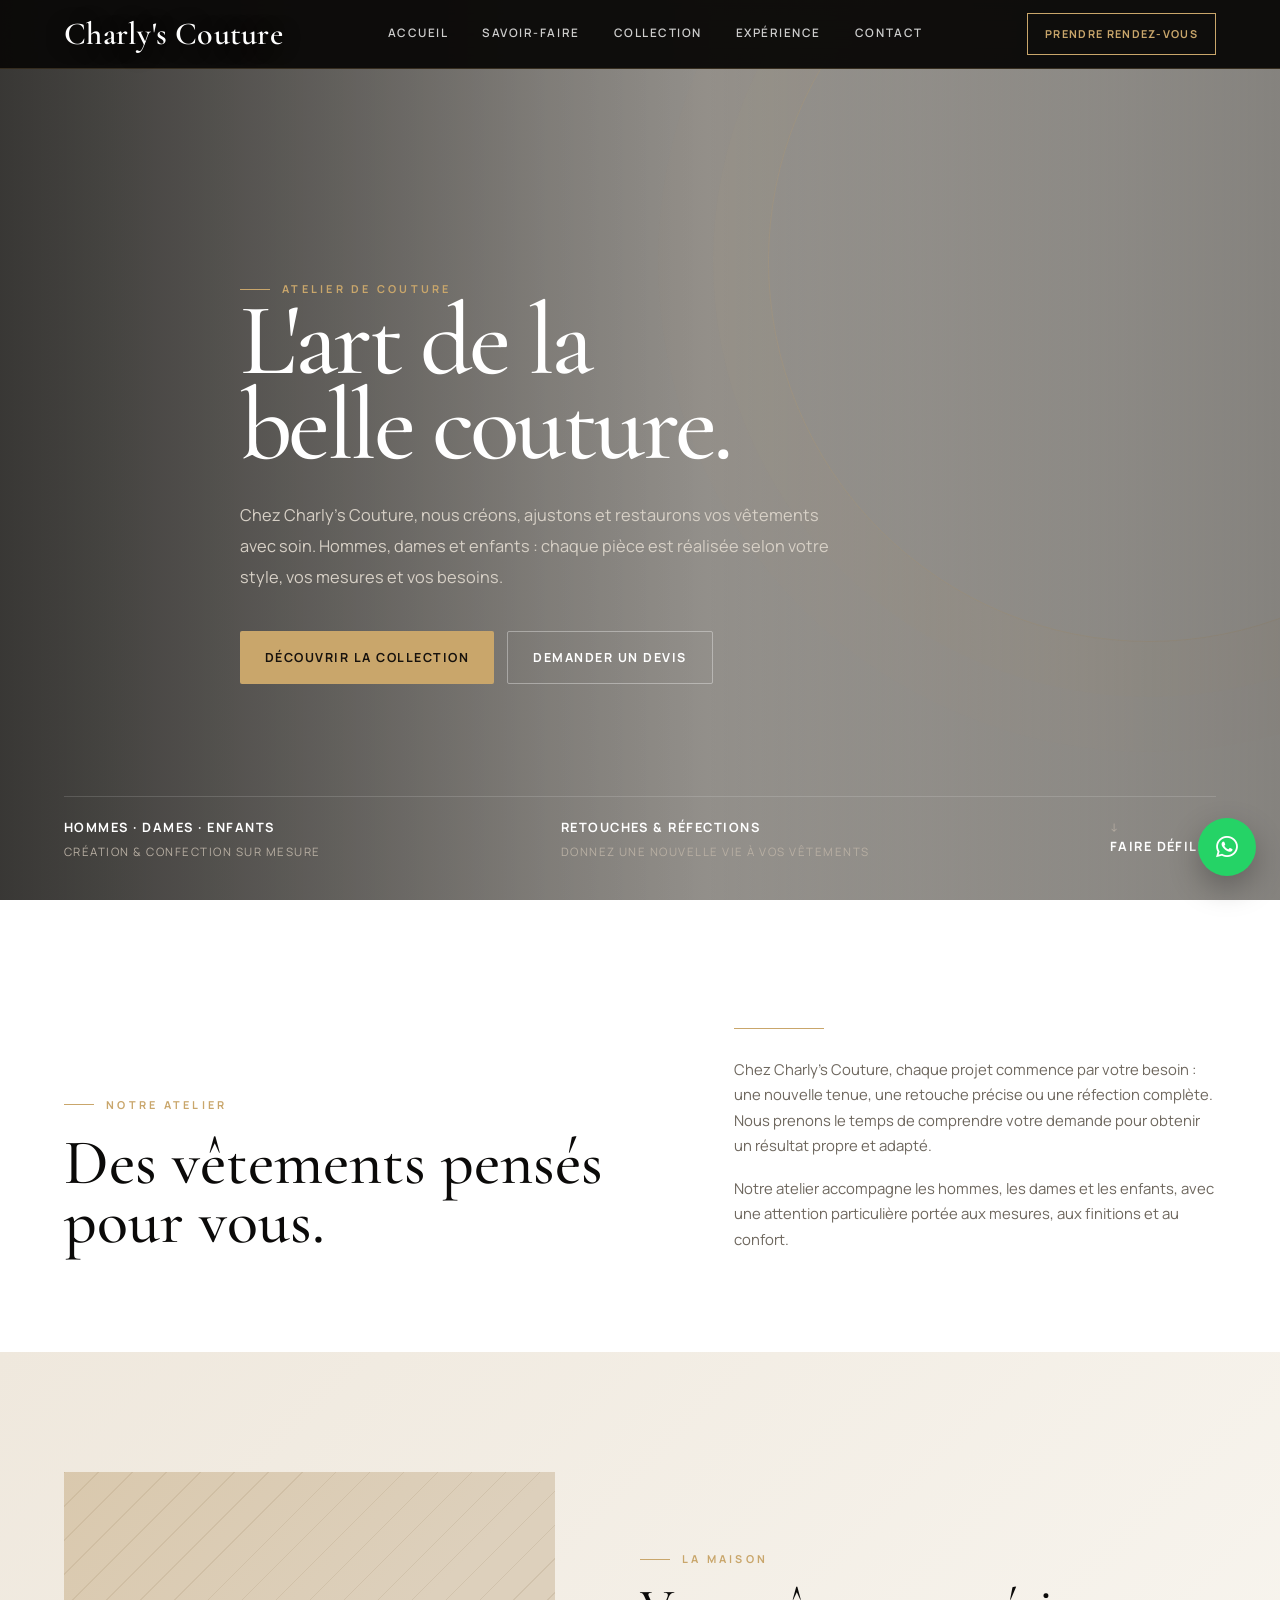
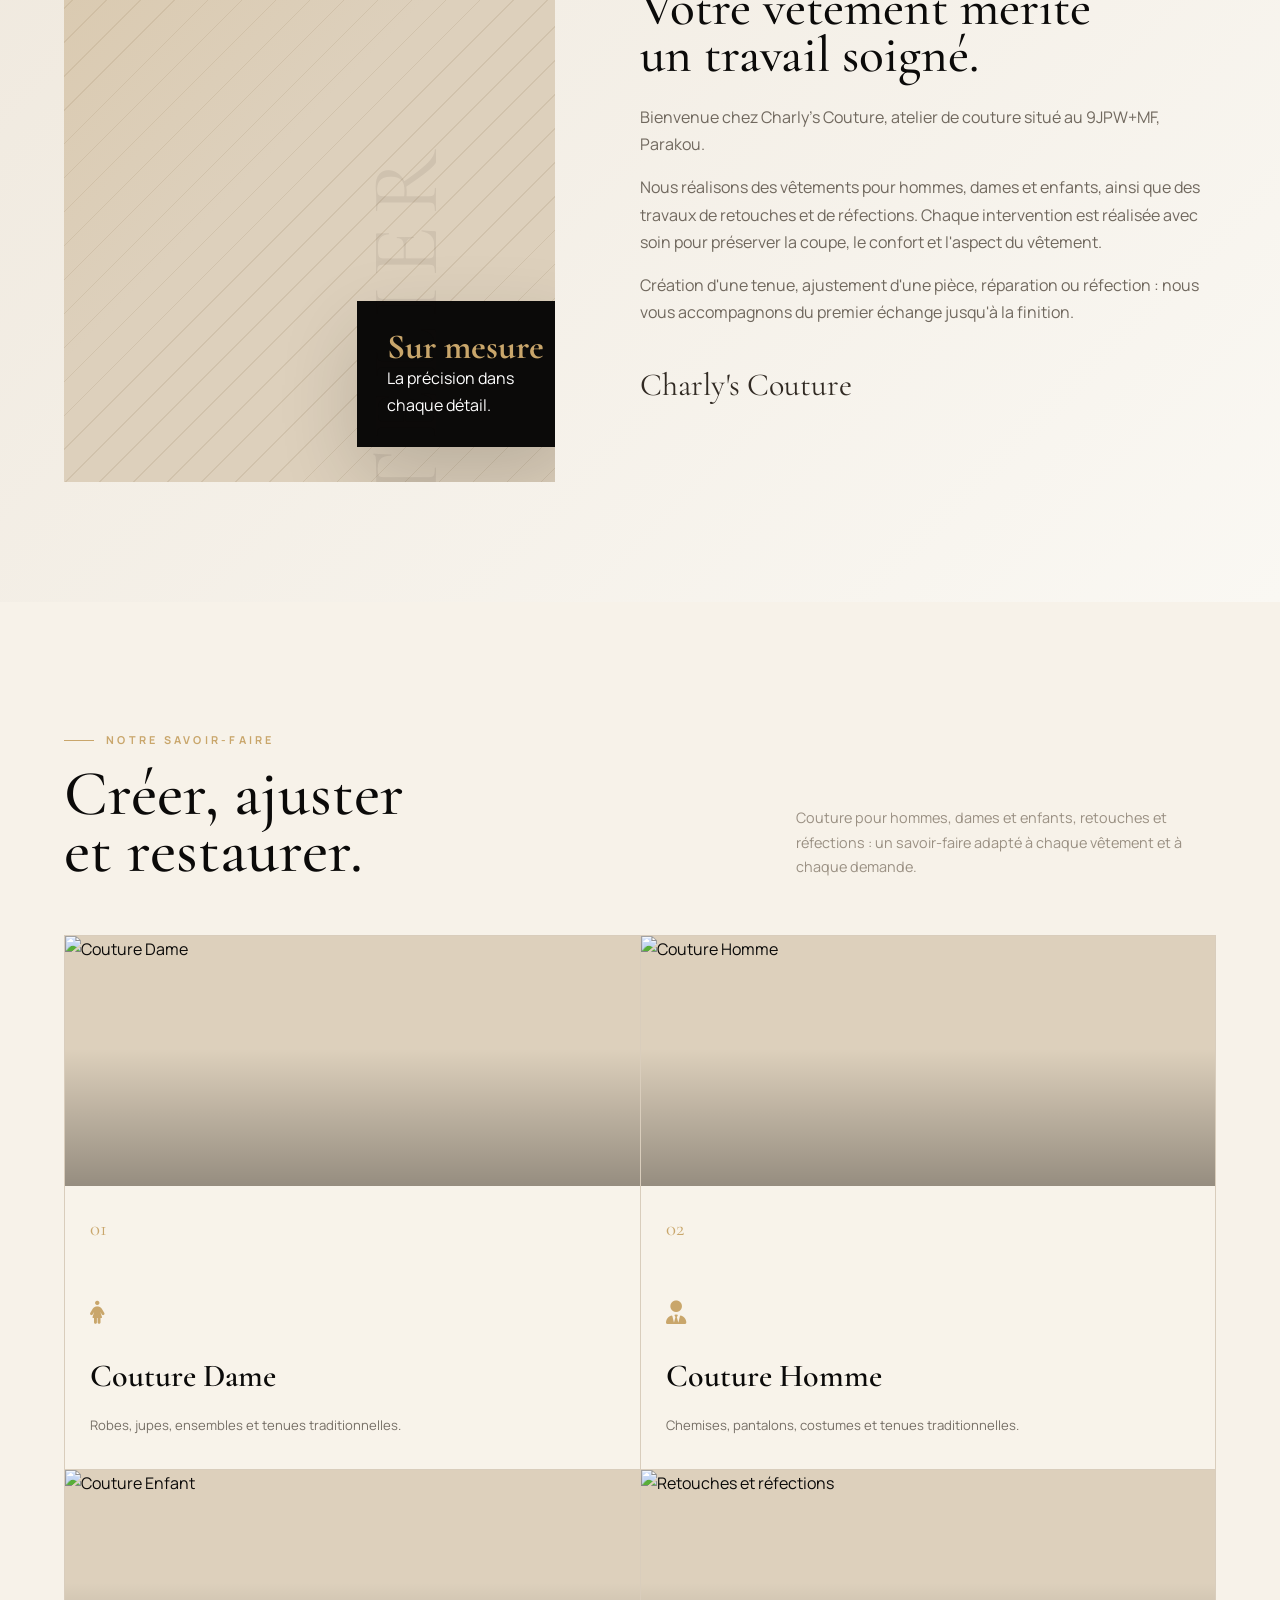
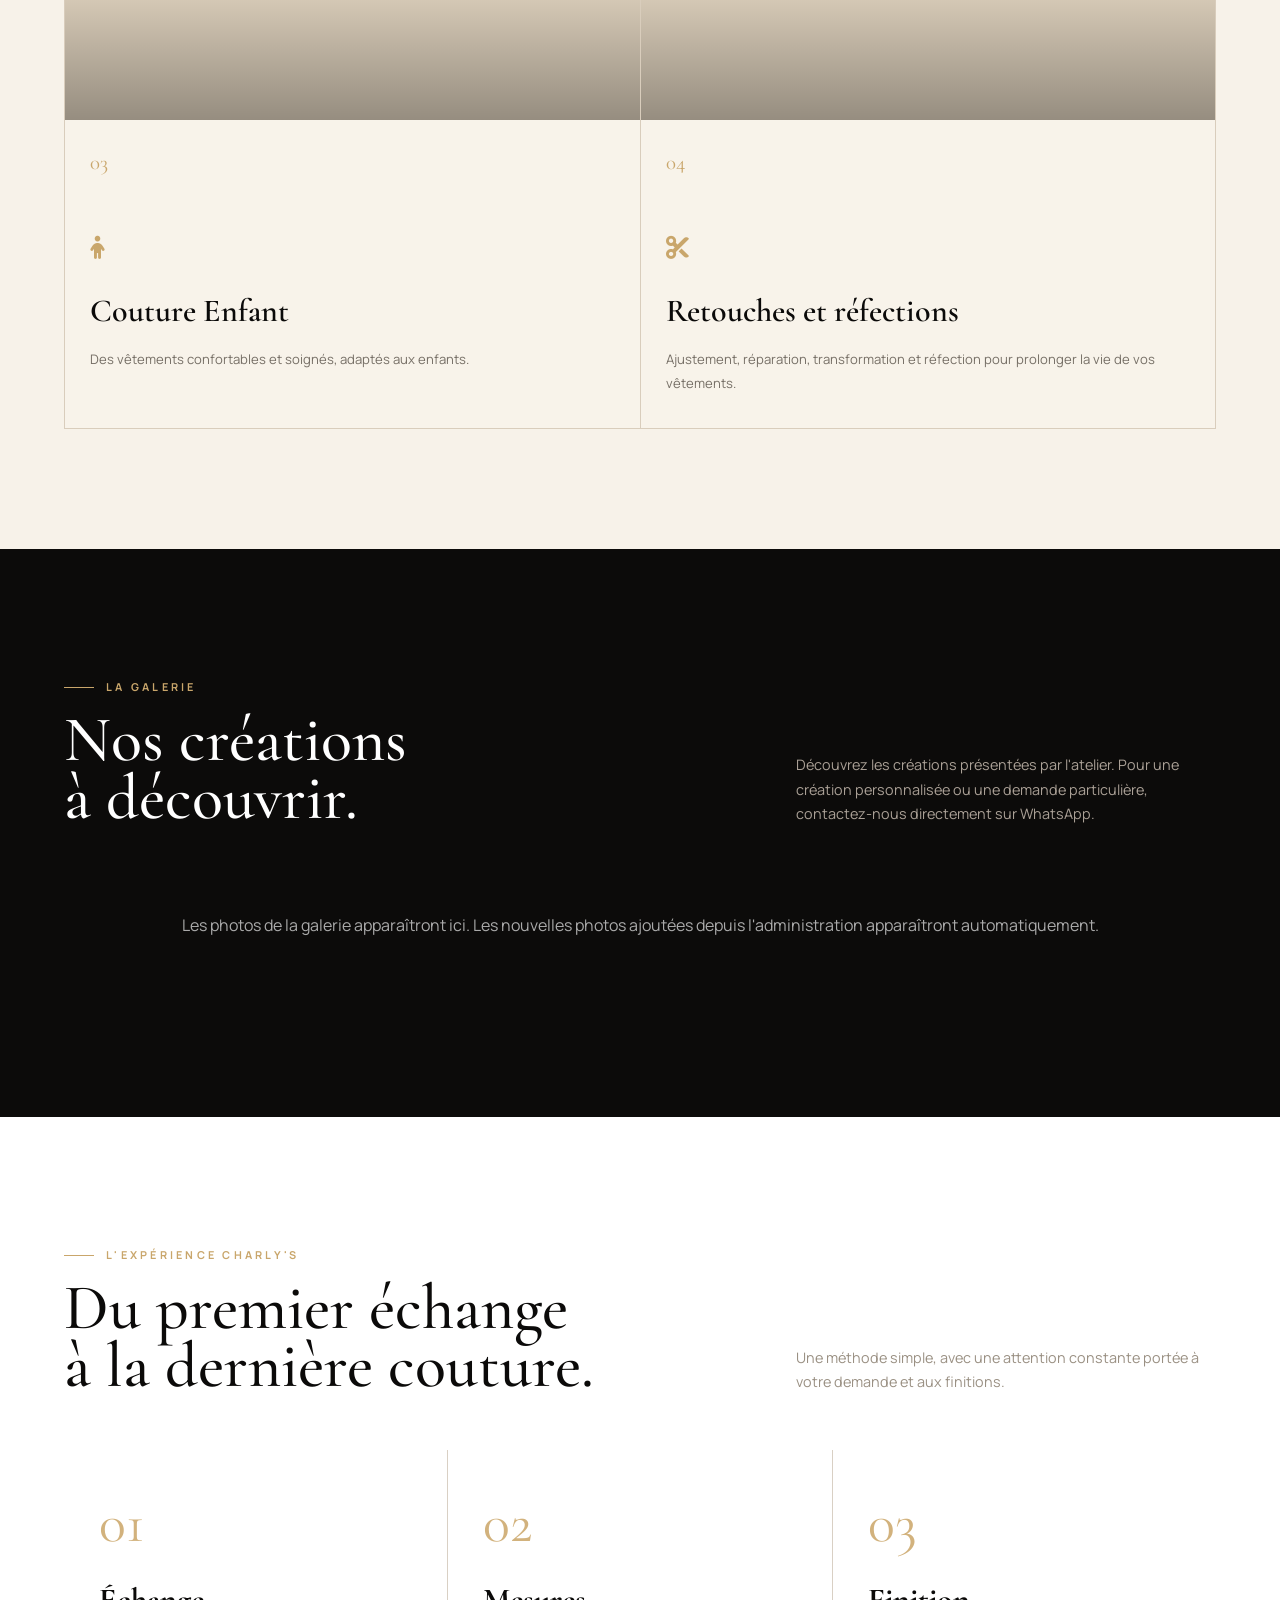
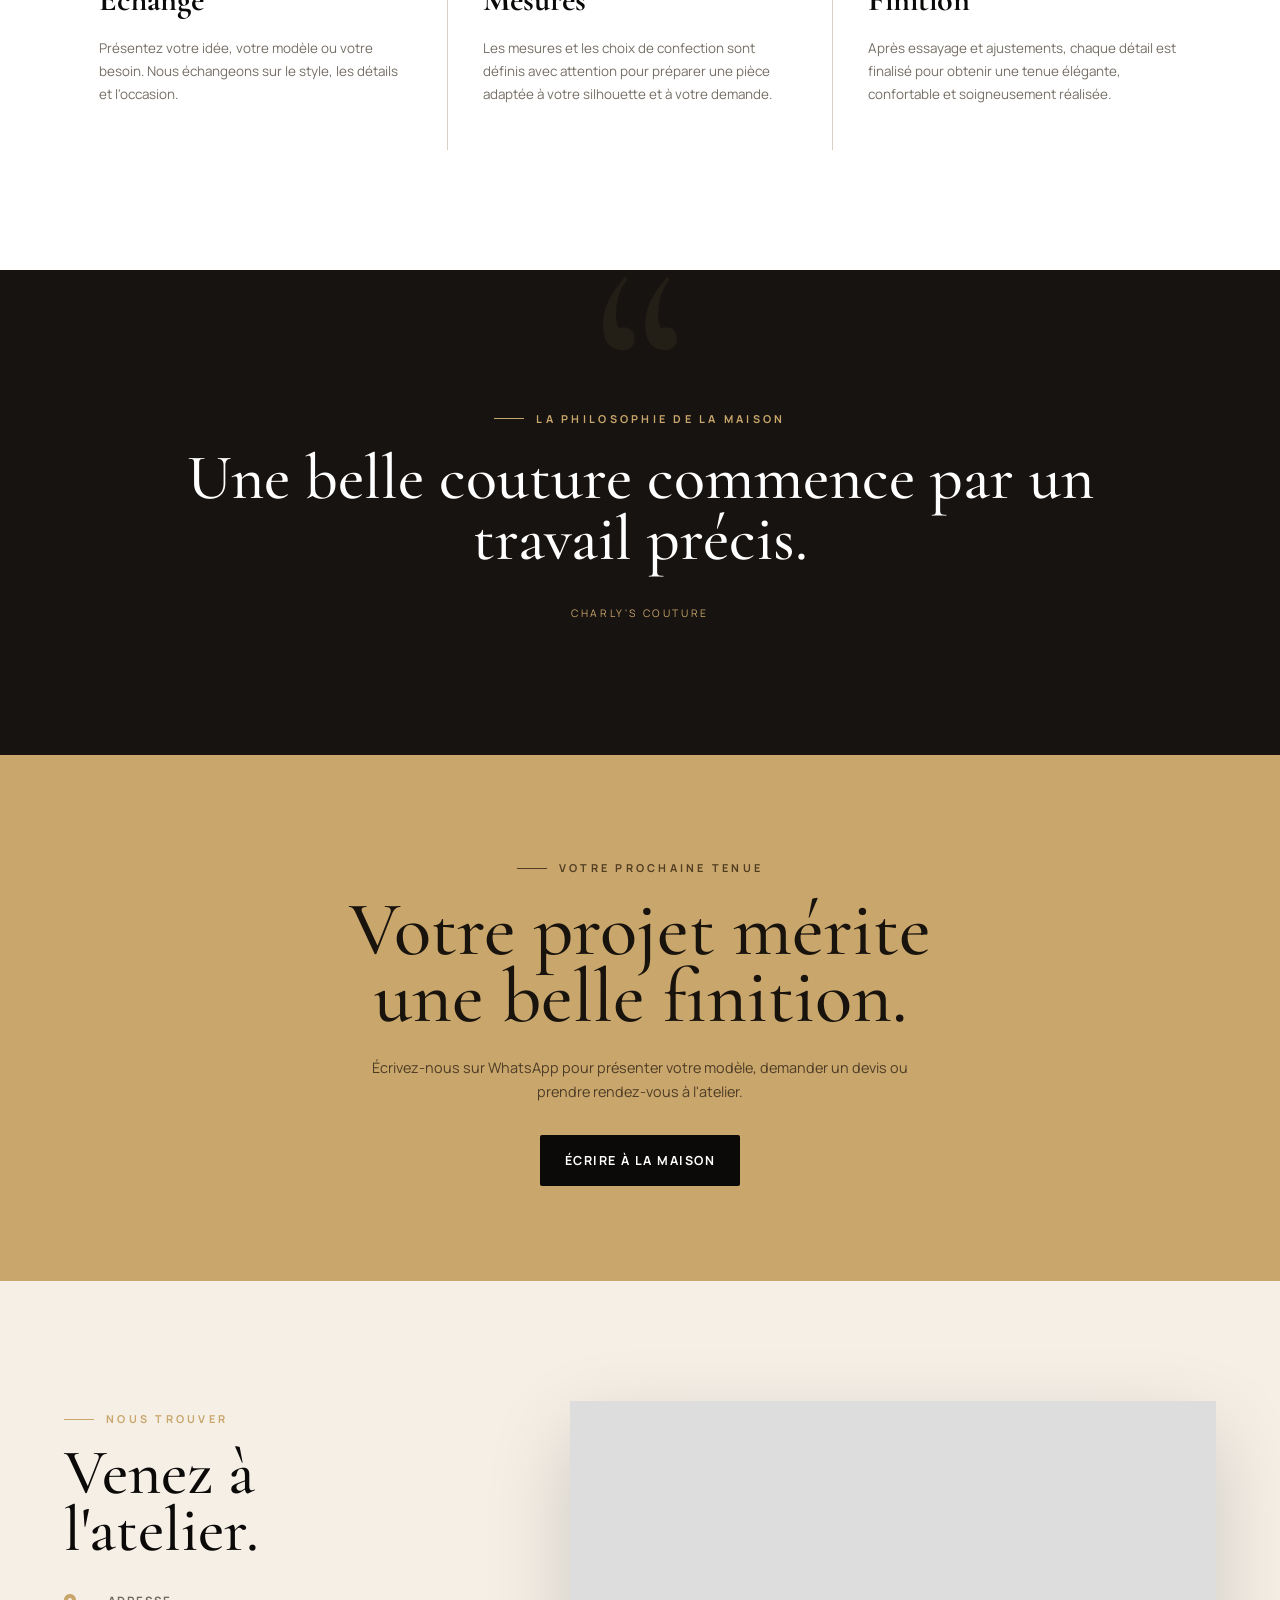
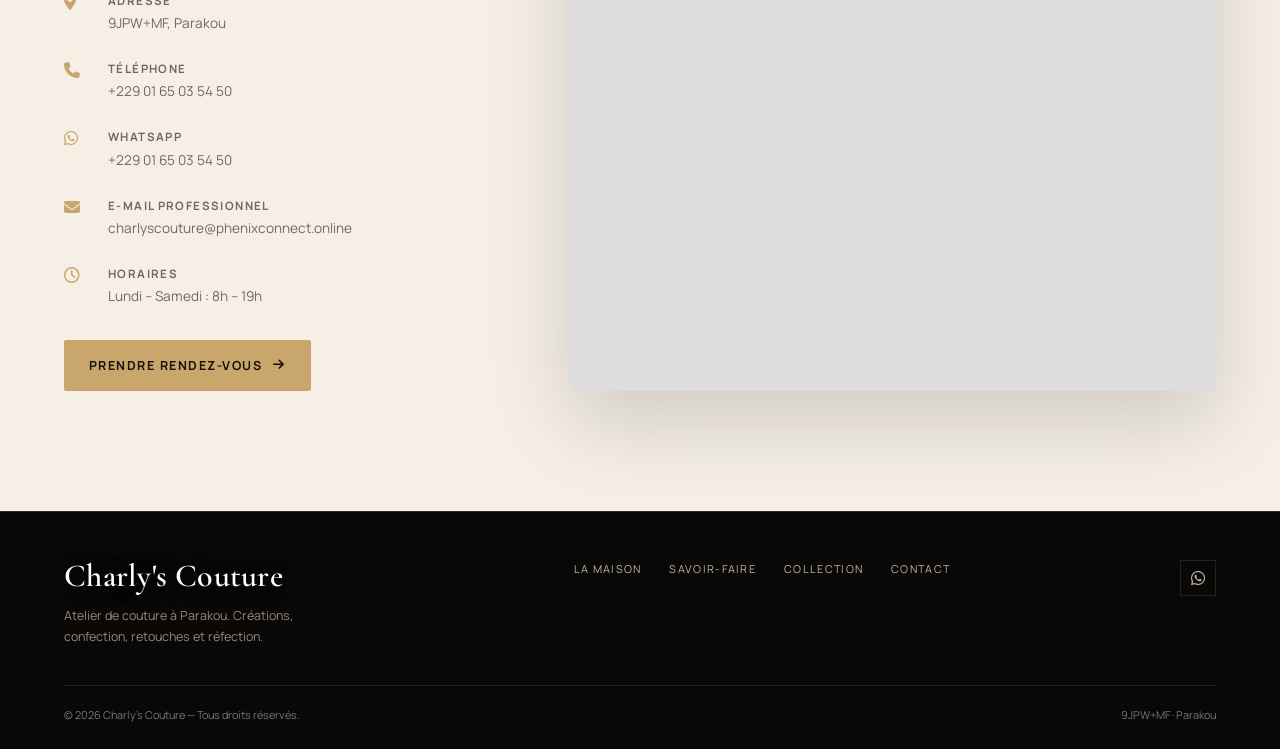
==== commit b0747103: "Add files via upload" ====
--- a/index.html
+++ b/index.html
@@ -225,7 +225,7 @@
 .admin-tabs{display:flex;gap:6px;overflow-x:auto;max-width:100%;scrollbar-width:none}.admin-tabs::-webkit-scrollbar{display:none}
 .admin-tab{flex:0 0 auto;padding:9px 11px;border:1px solid #d3c5b2;background:#fff;color:#312c27;font-size:.6rem;text-transform:uppercase;letter-spacing:.05em;cursor:pointer;border-radius:2px}.admin-tab.active{background:#0b0a09;color:#fff;border-color:#0b0a09}
 .admin-content{padding:20px}.admin-section{display:none}.admin-section.active{display:block}.admin-grid{display:grid;grid-template-columns:repeat(2,1fr);gap:12px}
-.admin-stats{display:grid;grid-template-columns:repeat(4,1fr);gap:10px;margin:18px 0}.admin-stat{background:#fff;border:1px solid #ddd2c3;padding:17px}.admin-stat b{font-family:var(--serif);font-size:2rem;display:block;line-height:1}.admin-stat span{display:block;color:#71695f;font-size:.68rem;text-transform:uppercase;letter-spacing:.08em;margin-top:7px}
+.admin-stats{display:grid;grid-template-columns:repeat(5,1fr);gap:10px;margin:18px 0}.admin-stat{background:#fff;border:1px solid #ddd2c3;padding:17px}.admin-stat b{font-family:var(--serif);font-size:2rem;display:block;line-height:1}.admin-stat span{display:block;color:#71695f;font-size:.68rem;text-transform:uppercase;letter-spacing:.08em;margin-top:7px}
 .admin-card{background:#fff;border:1px solid #ddd2c3;padding:16px;margin:10px 0}.admin-card strong{font-family:var(--serif);font-size:1.35rem}.admin-card p{font-size:.78rem;color:#71695f;margin:5px 0}
 .admin-list{display:grid;gap:10px}.admin-item{background:#fff;border:1px solid #ddd2c3;padding:14px;display:grid;grid-template-columns:1fr auto;gap:12px;align-items:center}.admin-item-main{min-width:0}.admin-item-title{font-family:var(--serif);font-size:1.35rem;line-height:1.1}.admin-item-meta{font-size:.68rem;color:#8a8177;margin-top:5px}.admin-item-actions{display:flex;gap:5px;flex-wrap:wrap;justify-content:flex-end}
 .admin-gallery-thumb{width:82px;height:82px;object-fit:cover;float:left;margin-right:13px;border:1px solid #ddd2c3}.admin-gallery-item{display:grid;grid-template-columns:82px 1fr auto;align-items:center;gap:13px}.admin-gallery-item .admin-gallery-thumb{float:none;margin:0}
@@ -233,8 +233,11 @@
 .admin-status{min-height:32px;padding:8px 20px;font-size:.7rem;color:#46734c;background:#f8f4ec;border-bottom:1px solid #ddd2c3}.admin-status.error{color:#a32c20}
 .admin-empty{padding:28px;text-align:center;color:#81786d;background:#fff;border:1px dashed #d3c5b2}.admin-preview{width:70px;height:70px;object-fit:cover;border:1px solid #ddd2c3}
 .admin-divider{height:1px;background:#e3d9ca;margin:18px 0}
+.photo-manager-grid{display:grid;grid-template-columns:repeat(2,minmax(0,1fr));gap:14px}.photo-manager-card{background:#fff;border:1px solid #ddd2c3;padding:14px;display:grid;grid-template-columns:130px 1fr;gap:14px;align-items:start}.photo-manager-preview{width:130px;height:110px;border:1px solid #ddd2c3;background:#eee7dc;overflow:hidden;display:grid;place-items:center;color:#81786d;font-size:.7rem;text-align:center}.photo-manager-preview img{width:100%;height:100%;object-fit:cover}.photo-manager-title{font-family:var(--serif);font-size:1.25rem;line-height:1.1}.photo-manager-meta{font-size:.68rem;color:#8a8177;margin:5px 0 10px;word-break:break-word}.photo-manager-actions{display:flex;gap:6px;flex-wrap:wrap}.photo-manager-file{display:none}.photo-manager-note{font-size:.75rem;color:#71695f;margin:0 0 16px}.photo-manager-status{font-size:.72rem;margin-top:8px;min-height:18px}.photo-manager-status.ok{color:#46734c}.photo-manager-status.error{color:#a32c20}.photo-manager-badge{display:inline-block;padding:4px 7px;background:#f3ead9;color:#71572e;font-size:.57rem;text-transform:uppercase;letter-spacing:.08em;margin-left:5px}
+@media(max-width:800px){.photo-manager-grid{grid-template-columns:1fr}.photo-manager-card{grid-template-columns:100px 1fr}.photo-manager-preview{width:100px;height:90px}}
 .admin-editor{display:none;position:fixed;inset:0;z-index:1100;background:rgba(0,0,0,.58);padding:15px;overflow:auto}.admin-editor.open{display:flex;align-items:center;justify-content:center}.admin-editor-box{width:min(650px,100%);max-height:92vh;overflow:auto;background:#f8f4ec;border:1px solid #c9a66b;box-shadow:0 25px 70px #0008}.admin-editor-head{background:#0b0a09;color:#fff;padding:14px 18px;display:flex;justify-content:space-between;align-items:center}.admin-editor-head h4{font-family:var(--serif);font-size:1.7rem}.admin-editor-body{padding:18px}.admin-editor-actions{display:flex;justify-content:flex-end;gap:8px;margin-top:18px}
 .admin-login-password{position:relative}.admin-login-password input{padding-right:48px}.admin-eye{position:absolute;right:0;top:0;height:100%;width:44px;border:0;background:transparent;cursor:pointer;color:#71695f}
+@media(max-width:1000px){.admin-stats{grid-template-columns:repeat(3,1fr)}}
 @media(max-width:800px){.admin-stats{grid-template-columns:repeat(2,1fr)}.admin-gallery-item{grid-template-columns:64px 1fr}.admin-gallery-thumb{width:64px;height:64px}.admin-gallery-item .admin-item-actions{grid-column:1/-1;justify-content:flex-start}.admin-toolbar{top:69px}}
 @media(max-width:700px){header{padding:16px 0}.logo{font-size:1.72rem}.logo small{font-size:.46rem;letter-spacing:.24em}.admin-grid{grid-template-columns:1fr}.admin-login{padding:30px 16px}.admin-content{padding:13px}.admin-panel{min-height:calc(100vh - 12px)}.admin-overlay{padding:6px}.admin-head{padding:13px 14px}.admin-head h2{font-size:1.65rem}.admin-session{display:none}.admin-content h3{font-size:2rem}.admin-item{grid-template-columns:1fr}.admin-item-actions{justify-content:flex-start}.admin-stats{gap:7px}.admin-stat{padding:13px}.admin-stat b{font-size:1.6rem}}
 </style>
@@ -313,7 +316,7 @@
    <p>Couture pour hommes, dames et enfants, retouches et réfections : un savoir-faire adapté à chaque vêtement et à chaque demande.</p>
   </div>
   <div class="services-grid" id="services-grid">
-   <article class="service reveal"><div class="service-photo"><img src="https://images.unsplash.com/photo-1496747611176-843222e1e57c?auto=format&fit=crop&w=900&q=85" alt="Création couture dame" loading="lazy"></div><div class="service-body"><span class="num">01</span><i class="fa-solid fa-person-dress"></i><h3>Couture Dame</h3><p>Robes, jupes, ensembles et tenues traditionnelles ou modernes.</p></div></article>
+   <article class="service reveal"><div class="service-photo"><img src="https://images.unsplash.com/photo-1496747611176-843222e1e57c?auto=format&fit=crop&w=900&q=85" alt="Création couture dame" loading="lazy"></div><div class="service-body"><span class="num">01</span><i class="fa-solid fa-person-dress"></i><h3>Couture Dame</h3><p>Robes, jupes, ensembles et tenues traditionnelles.</p></div></article>
    <article class="service reveal"><div class="service-photo"><img src="https://images.unsplash.com/photo-1617137968427-85924c800a22?auto=format&fit=crop&w=900&q=85" alt="Création couture homme" loading="lazy"></div><div class="service-body"><span class="num">02</span><i class="fa-solid fa-user-tie"></i><h3>Couture Homme</h3><p>Chemises, pantalons, costumes et tenues traditionnelles.</p></div></article>
    <article class="service reveal"><div class="service-photo"><img src="https://images.unsplash.com/photo-1519238263530-99bdd11df2ea?auto=format&fit=crop&w=900&q=85" alt="Création couture enfant" loading="lazy"></div><div class="service-body"><span class="num">03</span><i class="fa-solid fa-child"></i><h3>Couture Enfant</h3><p>Des vêtements confortables et soignés, adaptés aux enfants.</p></div></article>
    <article class="service reveal"><div class="service-photo"><img src="https://images.unsplash.com/photo-1558618666-fcd25c85cd64?auto=format&fit=crop&w=900&q=85" alt="Retouches de vêtements" loading="lazy"></div><div class="service-body"><span class="num">04</span><i class="fa-solid fa-scissors"></i><h3>Retouches et réfections</h3><p>Ajustement, réparation, transformation et réfection pour prolonger la vie de vos vêtements.</p></div></article>
@@ -425,6 +428,7 @@
    <div class="admin-toolbar">
     <div class="admin-tabs">
      <button class="admin-tab active" data-tab="dashboard">Tableau de bord</button>
+     <button class="admin-tab" data-tab="photos">Photos</button>
      <button class="admin-tab" data-tab="hero">Hero</button>
      <button class="admin-tab" data-tab="content">Textes</button>
      <button class="admin-tab" data-tab="services">Services</button>
@@ -446,6 +450,21 @@
       <strong>Administration prête</strong>
       <p>Les modifications sont enregistrées dans Supabase puis répercutées sur le site après actualisation des données.</p>
      </div>
+    </section>
+
+    <section class="admin-section" data-section="photos">
+     <h3>Gestion de toutes les photos</h3>
+     <p class="admin-help">Toutes les images actuellement utilisées par le site sont regroupées ici : Hero, La Maison, chaque service et chaque photo de la galerie. Vous pouvez sélectionner une photo depuis votre galerie, la prévisualiser puis la remplacer. Les nouvelles adresses sont enregistrées dans Supabase et restent après actualisation.</p>
+     <div class="admin-card">
+      <strong>Remplacement propre</strong>
+      <p>Le fichier choisi est envoyé dans le stockage Supabase. Pour les images déjà stockées dans le bucket <strong>models</strong>, l'ancien fichier est supprimé lorsqu'il peut être identifié. Les anciennes images provenant d'Internet ne sont pas téléchargées ni conservées dans votre stockage.</p>
+     </div>
+     <div id="all-photos-list" class="photo-manager-grid"></div>
+     <div class="admin-card">
+      <strong>Photos de la galerie</strong>
+      <p>Les modèles ajoutés dans l'onglet Galerie sont également visibles ici. Utilisez « Remplacer » pour changer directement leur photo sans modifier le reste de leur fiche.</p>
+     </div>
+     <div id="all-model-photos-list" class="photo-manager-grid"></div>
     </section>
 
     <section class="admin-section" data-section="hero">
@@ -609,12 +628,17 @@
 ];
 
 const DEFAULT_SERVICES=[
- {title:"Couture Dame",description:"Robes, jupes, ensembles et tenues traditionnelles ou modernes."},
+ {title:"Couture Dame",description:"Robes, jupes, ensembles et tenues traditionnelles."},
  {title:"Couture Homme",description:"Chemises, pantalons, costumes et tenues traditionnelles."},
  {title:"Couture Enfant",description:"Des vêtements confortables et soignés, adaptés aux enfants."},
  {title:"Retouches et réfections",description:"Ajustement, réparation, transformation et réfection pour prolonger la vie de vos vêtements."}
 ];
-const servicePhotos=["https://images.unsplash.com/photo-1496747611176-843222e1e57c?auto=format&fit=crop&w=900&q=85","https://images.unsplash.com/photo-1617137968427-85924c800a22?auto=format&fit=crop&w=900&q=85","https://images.unsplash.com/photo-1519238263530-99bdd11df2ea?auto=format&fit=crop&w=900&q=85","https://images.unsplash.com/photo-1558618666-fcd25c85cd64?auto=format&fit=crop&w=900&q=85"];
+const servicePhotos=[
+ "https://images.unsplash.com/photo-1496747611176-843222e1e57c?auto=format&fit=crop&w=900&q=85",
+ "https://images.unsplash.com/photo-1617137968427-85924c800a22?auto=format&fit=crop&w=900&q=85",
+ "https://images.unsplash.com/photo-1519238263530-99bdd11df2ea?auto=format&fit=crop&w=900&q=85",
+ "https://images.unsplash.com/photo-1558618666-fcd25c85cd64?auto=format&fit=crop&w=900&q=85"
+];
 const DEFAULT_EXPERIENCE=[
  {step_number:1,title:"Échange",description:"Présentez votre idée, votre modèle ou votre besoin. Nous échangeons sur le style, les détails et l'occasion."},
  {step_number:2,title:"Mesures",description:"Les mesures et les choix de confection sont définis avec attention pour préparer une pièce adaptée à votre silhouette et à votre demande."},
@@ -671,7 +695,7 @@
 function fallback(){
  const s=DEFAULT_SERVICES.map(x=>[x.title,x.description]);
  const e=DEFAULT_EXPERIENCE;
- document.getElementById("services-grid").innerHTML=s.map((x,i)=>`<article class="service reveal"><div class="service-photo"><img src="${servicePhotos[i%servicePhotos.length]}" alt="${esc(x[0])}" loading="lazy"></div><div class="service-body"><span class="num">0${i+1}</span><i class="fa-solid ${["fa-person-dress","fa-user-tie","fa-child","fa-scissors"][i%4]}"></i><h3>${esc(x[0])}</h3><p>${esc(x[1])}</p></div></article>`).join("");
+ document.getElementById("services-grid").innerHTML=s.map((x,i)=>`<article class="service reveal"><div class="service-photo"><img src="${esc(contentValue("service_fallback_image_"+(i+1),servicePhotos[i%servicePhotos.length]))}" alt="${esc(x[0])}" loading="lazy"></div><div class="service-body"><span class="num">0${i+1}</span><i class="fa-solid ${["fa-person-dress","fa-user-tie","fa-child","fa-scissors"][i%4]}"></i><h3>${esc(x[0])}</h3><p>${esc(x[1])}</p></div></article>`).join("");
  document.getElementById("models-gallery").innerHTML=`<div style="grid-column:1/-1;color:#aaa;padding:30px;text-align:center">Les photos de la galerie apparaîtront ici. Les nouvelles photos ajoutées depuis l'administration apparaîtront automatiquement.</div>`;
  document.getElementById("experience-grid").innerHTML=e.map((x,i)=>`<article class="experience-card reveal"><div class="experience-number">0${x.step_number}</div><h3>${x.title}</h3><p>${x.description}</p></article>`).join("");
  renderTextDefaults(DEFAULT_CONTENT);
@@ -711,7 +735,7 @@
   const ctaWa=document.querySelector(".cta .btn-dark");if(ctaWa)ctaWa.href=wa(number,t.cta_whatsapp_message||"Bonjour Charly's Couture, je souhaite discuter d'une tenue.");
   document.querySelectorAll('a[href*="wa.me"]').forEach(a=>{if(a!==heroWa&&a!==ctaWa){const msgText=decodeURIComponent((a.href.split("text=")[1]||"").replace(/\+/g," "));a.href=wa(number,msgText);}});
  const services=cache.services.length?cache.services:DEFAULT_SERVICES;
- document.getElementById("services-grid").innerHTML=services.map((x,i)=>{const img=contentValue("service_image_"+x.id,servicePhotos[i%servicePhotos.length]);return `<article class="service reveal"><div class="service-photo"><img src="${esc(img)}" alt="${esc(x.title)}" loading="lazy"></div><div class="service-body"><span class="num">${String(i+1).padStart(2,"0")}</span><i class="fa-solid ${["fa-person-dress","fa-user-tie","fa-child","fa-scissors"][i%4]}"></i><h3>${esc(x.title)}</h3><p>${esc(x.description)}</p></div></article>`;}).join("");
+ document.getElementById("services-grid").innerHTML=services.map((x,i)=>{const img=contentValue("service_image_"+x.id,contentValue("service_fallback_image_"+(i+1),servicePhotos[i%servicePhotos.length]));return `<article class="service reveal"><div class="service-photo"><img src="${esc(img)}" alt="${esc(x.title)}" loading="lazy"></div><div class="service-body"><span class="num">${String(i+1).padStart(2,"0")}</span><i class="fa-solid ${["fa-person-dress","fa-user-tie","fa-child","fa-scissors"][i%4]}"></i><h3>${esc(x.title)}</h3><p>${esc(x.description)}</p></div></article>`;}).join("");
  document.getElementById("models-gallery").innerHTML=cache.models.length?cache.models.map((x,i)=>`<a class="gallery-item reveal g${i%6+1}" href="${wa(number,x.whatsapp_message||"Bonjour Charly's Couture, je suis intéressé par ce modèle.")}" target="_blank">${x.image_url?`<img src="${esc(x.image_url)}" alt="${esc(x.title)}" loading="lazy">`:`<div class="fabric fabric-${i%6+1}"></div>`}<span class="gallery-label">${esc(x.title)}</span></a>`).join(""):`<div style="grid-column:1/-1;color:#aaa;padding:30px;text-align:center">Les photos de la galerie apparaîtront ici. Les nouvelles photos ajoutées depuis l'administration apparaîtront automatiquement.</div>`;
  const exp=cache.experience.length?cache.experience:DEFAULT_EXPERIENCE;
  document.getElementById("experience-grid").innerHTML=exp.map((x,i)=>`<article class="experience-card reveal"><div class="experience-number">${String(x.step_number||i+1).padStart(2,"0")}</div><h3>${esc(x.title)}</h3><p>${esc(x.description)}</p></article>`).join("");
@@ -890,6 +914,7 @@
   ["Textes",cache.content.length],
   ["Services",cache.services.length],
   ["Photos galerie",cache.models.length],
+  ["Photos site",sitePhotoDefinitions().length+cache.models.length],
   ["Étapes",cache.experience.length]
  ];
  document.getElementById("admin-stats").innerHTML=stats.map(x=>`<div class="admin-stat"><b>${x[1]}</b><span>${x[0]}</span></div>`).join("");
@@ -951,6 +976,8 @@
  document.querySelectorAll(".move-e-up").forEach(b=>b.onclick=()=>moveItem("experience_steps",b.dataset.id,-1));
  document.querySelectorAll(".move-e-down").forEach(b=>b.onclick=()=>moveItem("experience_steps",b.dataset.id,1));
 
+ renderAllPhotosAdmin();
+
  const c=cache.contact||{};
  document.getElementById("contact-address").value=c.address||"";
  document.getElementById("contact-phone").value=c.phone||"";
@@ -958,6 +985,107 @@
  document.getElementById("contact-email").value=c.email||"";
  document.getElementById("contact-hours").value=c.opening_hours||"";
  document.getElementById("contact-map").value=c.map_embed_url||DEFAULT_CONTACT.map_embed_url;
+}
+
+function sitePhotoDefinitions(){
+ const defs=[
+  {key:"hero_image_url",label:"Accueil — Hero",section:"Accueil",fallback:'https://images.unsplash.com/photo-1496747611176-843222e1e57c?auto=format&fit=crop&w=1800&q=88'},
+  {key:"about_image_url",label:"La Maison — Photo",section:"La Maison",fallback:""}
+ ];
+ cache.services.forEach((x,i)=>defs.push({key:"service_image_"+x.id,label:"Service — "+x.title,section:"Savoir-faire",fallback:contentValue("service_fallback_image_"+(i+1),servicePhotos[i%servicePhotos.length]),serviceId:x.id}));
+ return defs;
+}
+function photoPreview(url,label){
+ return url?`<div class="photo-manager-preview"><img src="${esc(url)}" alt="${esc(label)}" loading="lazy"></div>`:`<div class="photo-manager-preview">Aucune photo enregistrée</div>`;
+}
+function renderAllPhotosAdmin(){
+ const list=document.getElementById("all-photos-list"),models=document.getElementById("all-model-photos-list");
+ if(!list||!models)return;
+ const defs=sitePhotoDefinitions();
+ list.innerHTML=defs.map(d=>{
+  const current=contentValue(d.key,d.fallback||"");
+  const source=current?(current.includes("images.unsplash.com")?"Image Internet par défaut":"Image enregistrée dans Supabase"):"Aucune image";
+  return `<article class="photo-manager-card">
+   ${photoPreview(current,d.label)}
+   <div><div class="photo-manager-title">${esc(d.label)}</div><div class="photo-manager-meta">${esc(source)}${d.serviceId?` · clé ${esc(d.key)}`:""}</div>
+    <div class="admin-field"><label>Choisir dans votre galerie</label><input class="all-photo-file" data-key="${esc(d.key)}" type="file" accept="image/*"></div>
+    <div class="admin-field"><label>URL actuelle</label><input class="all-photo-url" data-key="${esc(d.key)}" type="url" value="${esc(current)}" placeholder="https://…"></div>
+    <div class="photo-manager-actions"><button class="admin-btn gold replace-site-photo" data-key="${esc(d.key)}">Remplacer</button><button class="admin-btn ghost clear-site-photo" data-key="${esc(d.key)}">Retirer</button></div>
+    <div class="photo-manager-status" id="photo-status-${esc(d.key).replace(/[^a-zA-Z0-9_-]/g,"-")}"></div>
+   </div>
+  </article>`;
+ }).join("");
+ models.innerHTML=cache.models.length?cache.models.map(x=>`<article class="photo-manager-card">
+  ${photoPreview(x.image_url||"",x.title)}
+  <div><div class="photo-manager-title">Galerie — ${esc(x.title)}</div><div class="photo-manager-meta">${x.is_published?"Publié":"Brouillon"}${x.category?" · "+esc(x.category):""}</div>
+   <div class="admin-field"><label>Choisir dans votre galerie</label><input class="model-photo-file" data-id="${esc(x.id)}" type="file" accept="image/*"></div>
+   <div class="photo-manager-actions"><button class="admin-btn gold replace-model-photo" data-id="${esc(x.id)}">Remplacer la photo</button></div>
+   <div class="photo-manager-status" id="model-photo-status-${esc(x.id)}"></div>
+  </div>
+ </article>`).join(""):`<div class="admin-empty" style="grid-column:1/-1">Aucune photo de galerie enregistrée pour le moment.</div>`;
+ document.querySelectorAll(".replace-site-photo").forEach(b=>b.onclick=()=>replaceSitePhoto(b.dataset.key,b));
+ document.querySelectorAll(".clear-site-photo").forEach(b=>b.onclick=()=>clearSitePhoto(b.dataset.key,b));
+ document.querySelectorAll(".replace-model-photo").forEach(b=>b.onclick=()=>replaceModelPhoto(b.dataset.id,b));
+}
+function photoStatus(key,text,error=false){
+ const id="photo-status-"+String(key).replace(/[^a-zA-Z0-9_-]/g,"-");const el=document.getElementById(id);if(!el)return;el.textContent=text;el.className="photo-manager-status "+(error?"error":"ok");
+}
+async function uploadSiteImage(file,folder="site"){
+ if(!file)throw new Error("Sélectionnez une image.");
+ if(!file.type.startsWith("image/"))throw new Error("Sélectionnez un fichier image.");
+ if(file.size>8*1024*1024)throw new Error("Image trop volumineuse (8 Mo maximum).");
+ const safe=file.name.toLowerCase().replace(/[^a-z0-9._-]/g,"-");
+ const path=folder+"/"+Date.now()+"-"+crypto.randomUUID()+"-"+safe;
+ const up=await sb.storage.from("models").upload(path,file,{upsert:false,contentType:file.type});
+ if(up.error)throw up.error;
+ return sb.storage.from("models").getPublicUrl(path).data.publicUrl;
+}
+async function deleteStoredImageIfOwned(url){
+ const path=extractStoragePath(url);if(!path)return;
+ const r=await sb.storage.from("models").remove([path]);if(r.error)console.warn("Ancienne image non supprimée:",r.error);
+}
+async function replaceSitePhoto(key,button){
+ const file=document.querySelector(`.all-photo-file[data-key="${CSS.escape(key)}"]`)?.files?.[0];
+ const urlInput=document.querySelector(`.all-photo-url[data-key="${CSS.escape(key)}"]`);
+ const old=contentValue(key,"");
+ try{
+  setBusy(button,true,"Remplacement…");
+  let url=urlInput?.value.trim()||"";
+  if(file)url=await uploadSiteImage(file,key.startsWith("service_image_")?"site/services":"site");
+  if(!url)throw new Error("Sélectionnez une photo ou saisissez une URL.");
+  const meta=EDITABLE_CONTENT.find(x=>x[0]===key);
+  const r=await sb.from("site_content").upsert({content_key:key,content_value:url,section:meta?.[2]||"photos",label:meta?.[1]||key},{onConflict:"content_key"});
+  if(r.error)throw r.error;
+  if(file&&old&&old!==url)await deleteStoredImageIfOwned(old);
+  photoStatus(key,"Photo enregistrée et visible sur le site.");
+  await loadAdmin();await loadSite();
+ }catch(err){photoStatus(key,err.message||"Erreur de remplacement.",true);}finally{setBusy(button,false);}
+}
+async function clearSitePhoto(key,button){
+ const old=contentValue(key,"");
+ if(!old)return;
+ if(!confirm("Retirer cette photo personnalisée et revenir à l'image par défaut ?"))return;
+ try{
+  setBusy(button,true,"Retrait…");
+  const r=await sb.from("site_content").delete().eq("content_key",key);if(r.error)throw r.error;
+  await deleteStoredImageIfOwned(old);
+  photoStatus(key,"Photo personnalisée retirée.");
+  await loadAdmin();await loadSite();
+ }catch(err){photoStatus(key,err.message||"Erreur.",true);}finally{setBusy(button,false);}
+}
+async function replaceModelPhoto(id,button){
+ const file=document.querySelector(`.model-photo-file[data-id="${CSS.escape(id)}"]`)?.files?.[0];
+ const x=cache.models.find(v=>String(v.id)===String(id));if(!x)return;
+ const status=document.getElementById("model-photo-status-"+id);
+ try{
+  if(!file)throw new Error("Sélectionnez une photo.");
+  setBusy(button,true,"Remplacement…");
+  const url=await uploadSiteImage(file,"site/gallery");
+  const r=await sb.from("models").update({image_url:url}).eq("id",id);if(r.error)throw r.error;
+  await deleteStoredImageIfOwned(x.image_url);
+  if(status){status.textContent="Photo remplacée et enregistrée.";status.className="photo-manager-status ok";}
+  await loadAdmin();await loadSite();
+ }catch(err){if(status){status.textContent=err.message||"Erreur de remplacement.";status.className="photo-manager-status error";}}finally{setBusy(button,false);}
 }
 
 function updateHeroPreview(url){
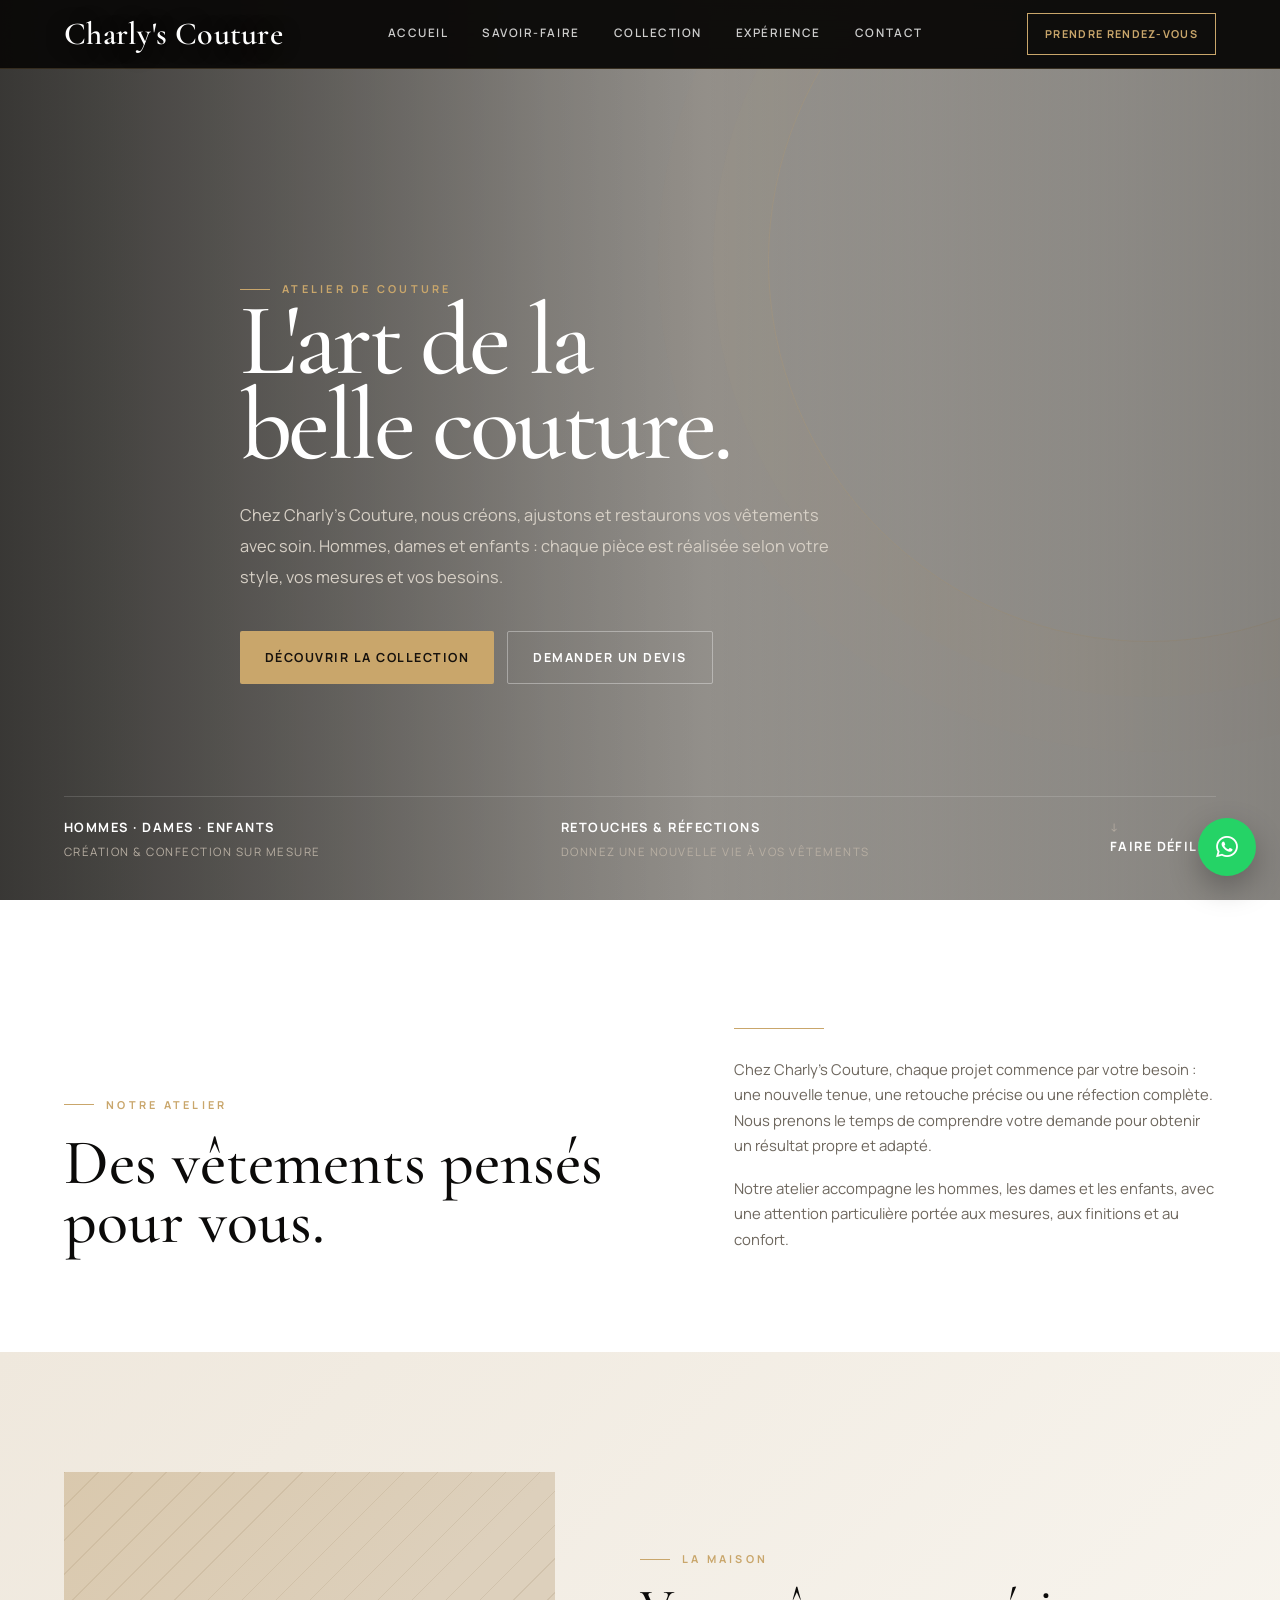
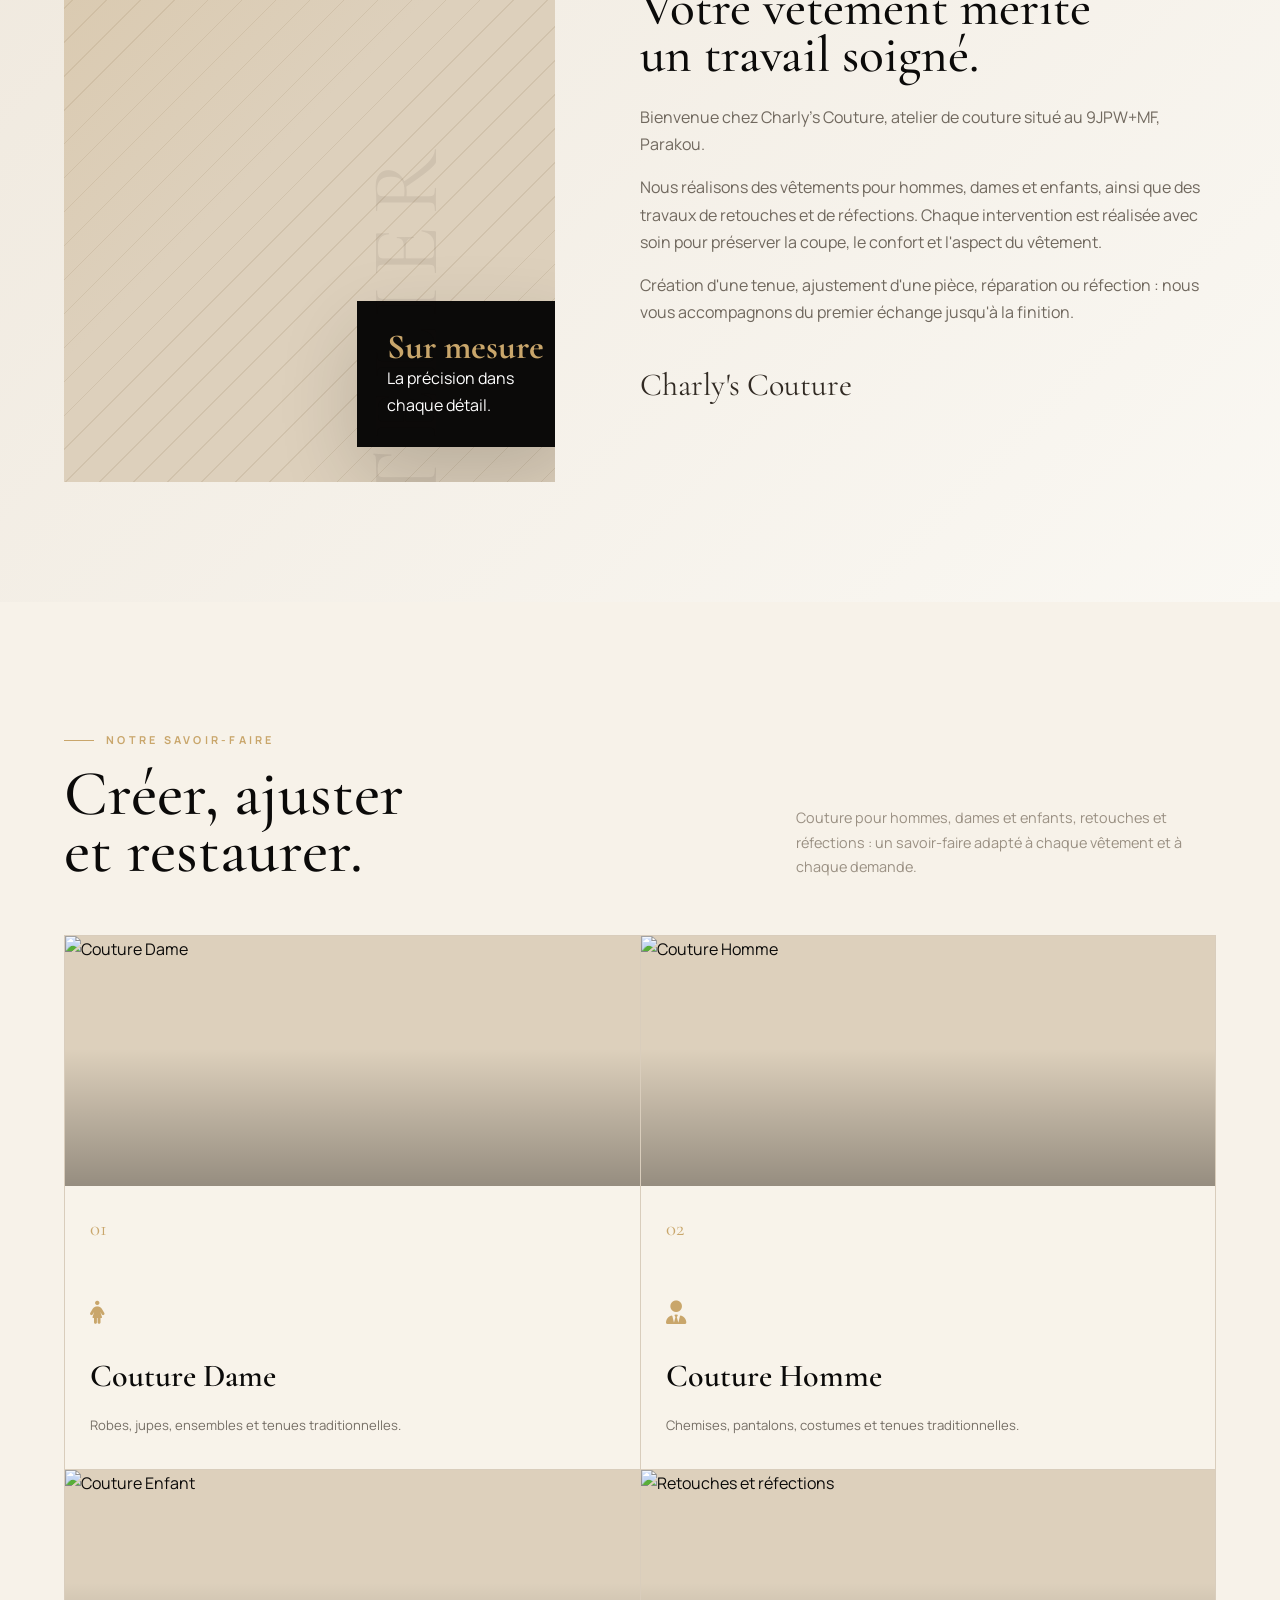
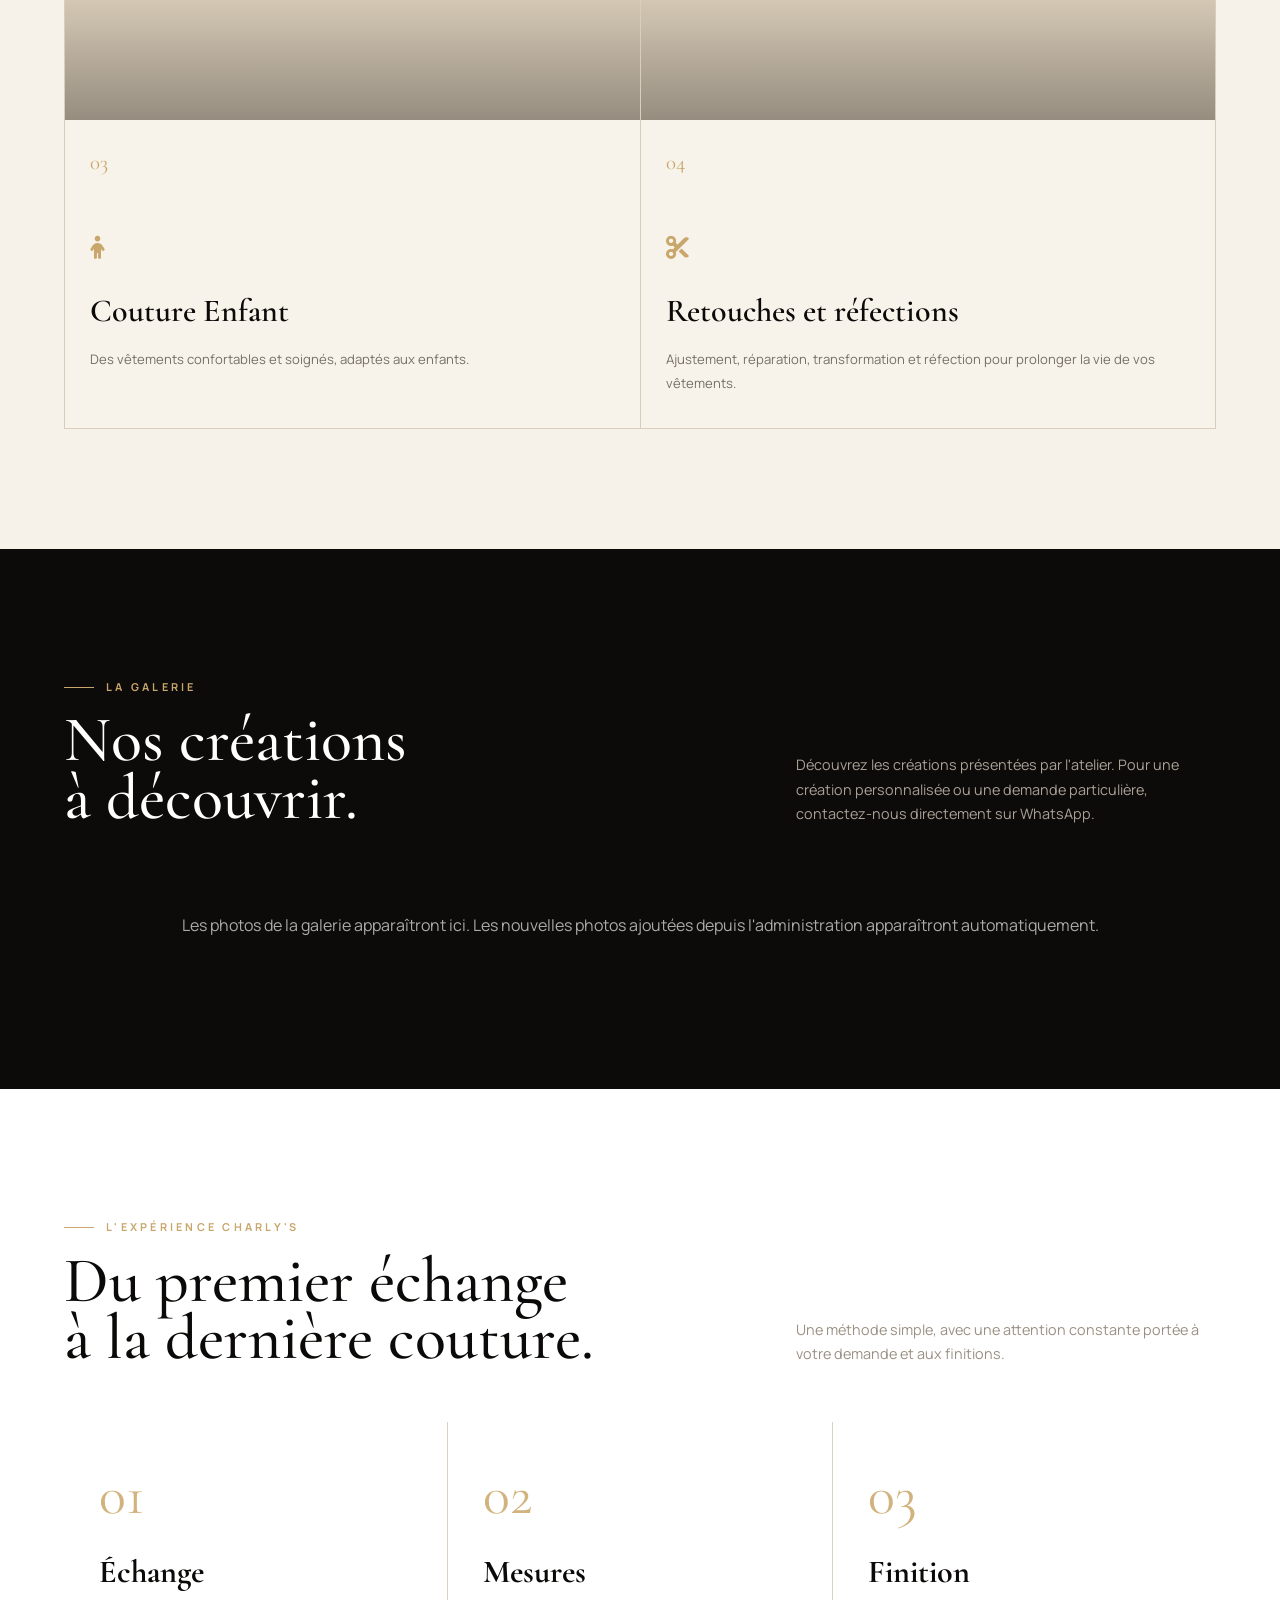
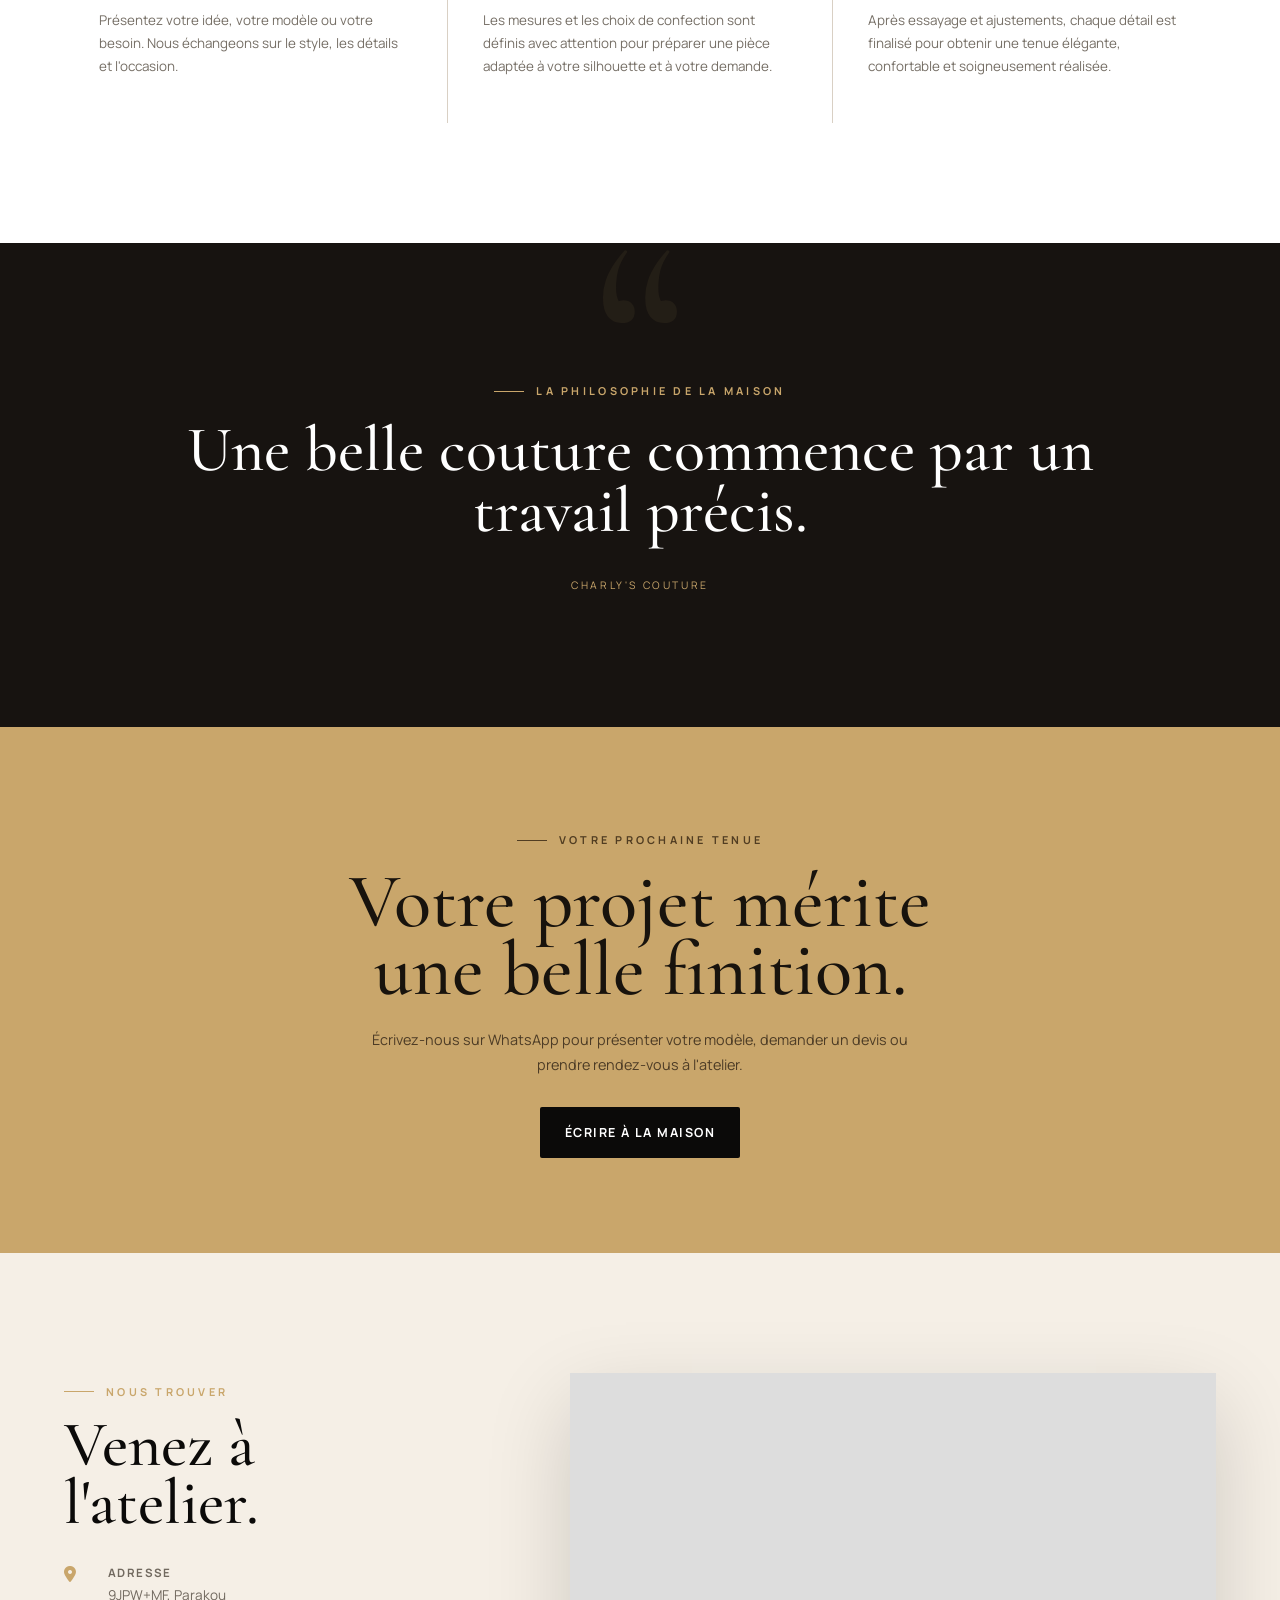
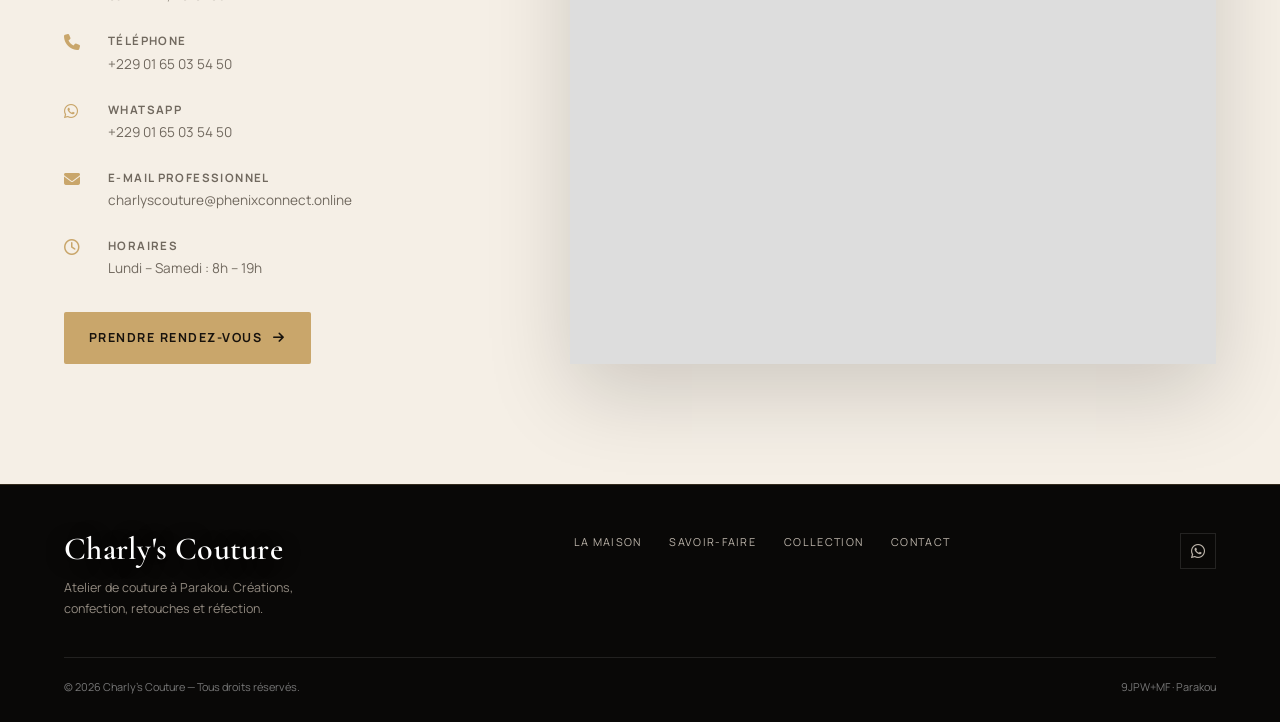
==== commit 9c636db4: "Add files via upload" ====
--- a/index.html
+++ b/index.html
@@ -217,6 +217,36 @@
 .admin-field input,.admin-field textarea,.admin-field select{width:100%;padding:12px;border:1px solid #d3c5b2;background:#fff;font:inherit;border-radius:2px}.admin-field textarea{min-height:100px;resize:vertical}
 .admin-field input:focus,.admin-field textarea:focus,.admin-field select:focus{outline:2px solid rgba(201,166,107,.25);border-color:#c9a66b}
 .hero-admin-preview{height:280px;border:1px solid #d3c5b2;background:#eee7dc;display:flex;align-items:center;justify-content:center;overflow:hidden}.hero-admin-preview img{width:100%;height:100%;object-fit:cover;display:block}
+/* Nos créations : galerie horizontale et responsive, jamais une liste verticale */
+#models-gallery.gallery{
+ display:grid !important;
+ grid-template-columns:repeat(auto-fit,minmax(170px,1fr)) !important;
+ grid-auto-rows:auto !important;
+ gap:12px !important;
+ align-items:stretch;
+}
+#models-gallery.gallery .gallery-item,
+#models-gallery.gallery .gallery-item.g1,
+#models-gallery.gallery .gallery-item.g2,
+#models-gallery.gallery .gallery-item.g3,
+#models-gallery.gallery .gallery-item.g4,
+#models-gallery.gallery .gallery-item.g5,
+#models-gallery.gallery .gallery-item.g6{
+ grid-column:auto !important;
+ grid-row:auto !important;
+ min-width:0;
+ aspect-ratio:4/5;
+}
+#models-gallery.gallery .gallery-item img,
+#models-gallery.gallery .gallery-item .fabric{
+ width:100%;
+ height:100%;
+ object-fit:cover;
+}
+@media(max-width:520px){
+ #models-gallery.gallery{grid-template-columns:repeat(2,minmax(0,1fr)) !important;gap:8px !important}
+ #models-gallery.gallery .gallery-label{left:10px;bottom:10px;font-size:.95rem}
+}
 .admin-btn{border:0;background:#0b0a09;color:#fff;padding:11px 15px;cursor:pointer;font-size:.66rem;font-weight:700;text-transform:uppercase;letter-spacing:.08em;border-radius:2px;transition:.2s}
 .admin-btn:hover{transform:translateY(-1px)}.admin-btn:disabled{opacity:.5;cursor:not-allowed;transform:none}
 .admin-btn.gold{background:#c9a66b;color:#17120d}.admin-btn.danger{background:#7c261e}.admin-btn.ghost{background:#fff;color:#171310;border:1px solid #d3c5b2}
@@ -327,7 +357,7 @@
 <section class="section section-dark lookbook" id="collection">
  <div class="container">
   <div class="section-head reveal">
-   <div><span class="eyebrow">La galerie</span><h2>Nos créations<br>à découvrir.</h2></div>
+   <div><span class="eyebrow">Nos créations</span><h2>Nos créations<br>à découvrir.</h2></div>
    <p>Découvrez les créations présentées par l'atelier. Pour une création personnalisée ou une demande particulière, contactez-nous directement sur WhatsApp.</p>
   </div>
   <div class="gallery" id="models-gallery">
@@ -432,7 +462,7 @@
      <button class="admin-tab" data-tab="hero">Hero</button>
      <button class="admin-tab" data-tab="content">Textes</button>
      <button class="admin-tab" data-tab="services">Services</button>
-     <button class="admin-tab" data-tab="models">Galerie</button>
+     <button class="admin-tab" data-tab="models">Nos créations</button>
      <button class="admin-tab" data-tab="experience">Expérience</button>
      <button class="admin-tab" data-tab="contact">Contact</button>
      <button class="admin-tab" data-tab="messages">Messages</button>
@@ -458,6 +488,8 @@
      <div class="admin-card">
       <strong>Remplacement propre</strong>
       <p>Le fichier choisi est envoyé dans le stockage Supabase. Pour les images déjà stockées dans le bucket <strong>models</strong>, l'ancien fichier est supprimé lorsqu'il peut être identifié. Les anciennes images provenant d'Internet ne sont pas téléchargées ni conservées dans votre stockage.</p>
+      <p><strong>Services :</strong> chaque photo visible sur une carte peut être remplacée ici. Si aucune photo personnalisée n'est enregistrée, le site utilise sa photo de secours jusqu'à ce que vous en choisissiez une.</p>
+      <p><strong>Nos créations :</strong> ajoutez autant de photos que nécessaire dans l'onglet « Nos créations ». Elles sont automatiquement disposées côte à côte et passent à la ligne suivante uniquement lorsque la largeur de l'écran l'exige.</p>
      </div>
      <div id="all-photos-list" class="photo-manager-grid"></div>
      <div class="admin-card">
@@ -505,8 +537,8 @@
     </section>
 
     <section class="admin-section" data-section="models">
-     <h3>Galerie</h3>
-     <p class="admin-help">Ajoutez une photo, publiez-la quand elle est prête, modifiez ses informations et utilisez ↑ ↓ pour son ordre. La suppression retire également l'image du stockage lorsque le fichier provient du bucket <strong>models</strong>.</p>
+     <h3>Nos créations</h3>
+     <p class="admin-help">Ajoutez autant de photos que vous le souhaitez, publiez-les quand elles sont prêtes, modifiez leurs informations et utilisez ↑ ↓ pour leur ordre. Les photos publiées s’affichent dans « Nos créations ». La suppression retire également l'image du stockage lorsque le fichier provient du bucket <strong>models</strong>.</p>
      <div class="admin-card">
       <div class="admin-grid">
        <div class="admin-field"><label for="model-title">Titre de la photo</label><input id="model-title"></div>
@@ -516,7 +548,7 @@
       </div>
       <div class="admin-field"><label for="model-desc">Description</label><textarea id="model-desc"></textarea></div>
       <div class="admin-field"><label for="model-wa">Message WhatsApp</label><input id="model-wa" value="Bonjour Charly's Couture, je suis intéressé par cette création."></div>
-      <button class="admin-btn gold" id="model-add">Ajouter à la galerie</button>
+      <button class="admin-btn gold" id="model-add">Ajouter à « Nos créations »</button>
       <div class="admin-msg" id="model-msg"></div>
      </div>
      <div class="admin-list" id="models-admin-list"></div>
@@ -992,7 +1024,23 @@
   {key:"hero_image_url",label:"Accueil — Hero",section:"Accueil",fallback:'https://images.unsplash.com/photo-1496747611176-843222e1e57c?auto=format&fit=crop&w=1800&q=88'},
   {key:"about_image_url",label:"La Maison — Photo",section:"La Maison",fallback:""}
  ];
- cache.services.forEach((x,i)=>defs.push({key:"service_image_"+x.id,label:"Service — "+x.title,section:"Savoir-faire",fallback:contentValue("service_fallback_image_"+(i+1),servicePhotos[i%servicePhotos.length]),serviceId:x.id}));
+ if(cache.services.length){
+  cache.services.forEach((x,i)=>defs.push({
+   key:"service_image_"+x.id,
+   label:"Service "+String(i+1).padStart(2,"0")+" — "+x.title,
+   section:"Savoir-faire",
+   fallback:contentValue("service_fallback_image_"+(i+1),servicePhotos[i%servicePhotos.length]),
+   serviceId:x.id
+  }));
+ }else{
+  DEFAULT_SERVICES.forEach((x,i)=>defs.push({
+   key:"service_fallback_image_"+(i+1),
+   label:"Service "+String(i+1).padStart(2,"0")+" — "+x.title,
+   section:"Savoir-faire",
+   fallback:servicePhotos[i%servicePhotos.length],
+   fallbackOnly:true
+  }));
+ }
  return defs;
 }
 function photoPreview(url,label){
@@ -1003,14 +1051,20 @@
  if(!list||!models)return;
  const defs=sitePhotoDefinitions();
  list.innerHTML=defs.map(d=>{
-  const current=contentValue(d.key,d.fallback||"");
-  const source=current?(current.includes("images.unsplash.com")?"Image Internet par défaut":"Image enregistrée dans Supabase"):"Aucune image";
+  const saved=contentValue(d.key,"");
+  const current=saved||d.fallback||"";
+  const source=saved
+   ? (saved.includes("images.unsplash.com")?"Image Internet enregistrée comme URL":"Photo personnalisée enregistrée")
+   : (current.includes("images.unsplash.com")?"Photo Internet de secours":"Aucune photo");
+  const actionLabel=d.fallbackOnly?"Remplacer cette photo":"Remplacer la photo";
   return `<article class="photo-manager-card">
    ${photoPreview(current,d.label)}
-   <div><div class="photo-manager-title">${esc(d.label)}</div><div class="photo-manager-meta">${esc(source)}${d.serviceId?` · clé ${esc(d.key)}`:""}</div>
+   <div>
+    <div class="photo-manager-title">${esc(d.label)}</div>
+    <div class="photo-manager-meta">${esc(source)}${d.serviceId?` · remplacement prioritaire pour ce service`:""}</div>
     <div class="admin-field"><label>Choisir dans votre galerie</label><input class="all-photo-file" data-key="${esc(d.key)}" type="file" accept="image/*"></div>
-    <div class="admin-field"><label>URL actuelle</label><input class="all-photo-url" data-key="${esc(d.key)}" type="url" value="${esc(current)}" placeholder="https://…"></div>
-    <div class="photo-manager-actions"><button class="admin-btn gold replace-site-photo" data-key="${esc(d.key)}">Remplacer</button><button class="admin-btn ghost clear-site-photo" data-key="${esc(d.key)}">Retirer</button></div>
+    <div class="admin-field"><label>URL à utiliser</label><input class="all-photo-url" data-key="${esc(d.key)}" type="url" value="${esc(saved)}" placeholder="https://…"></div>
+    <div class="photo-manager-actions"><button class="admin-btn gold replace-site-photo" data-key="${esc(d.key)}">${actionLabel}</button><button class="admin-btn ghost clear-site-photo" data-key="${esc(d.key)}">Revenir à la photo par défaut</button></div>
     <div class="photo-manager-status" id="photo-status-${esc(d.key).replace(/[^a-zA-Z0-9_-]/g,"-")}"></div>
    </div>
   </article>`;
@@ -1069,7 +1123,7 @@
   setBusy(button,true,"Retrait…");
   const r=await sb.from("site_content").delete().eq("content_key",key);if(r.error)throw r.error;
   await deleteStoredImageIfOwned(old);
-  photoStatus(key,"Photo personnalisée retirée.");
+  photoStatus(key,"Photo personnalisée retirée : la photo par défaut est de nouveau utilisée.");
   await loadAdmin();await loadSite();
  }catch(err){photoStatus(key,err.message||"Erreur.",true);}finally{setBusy(button,false);}
 }
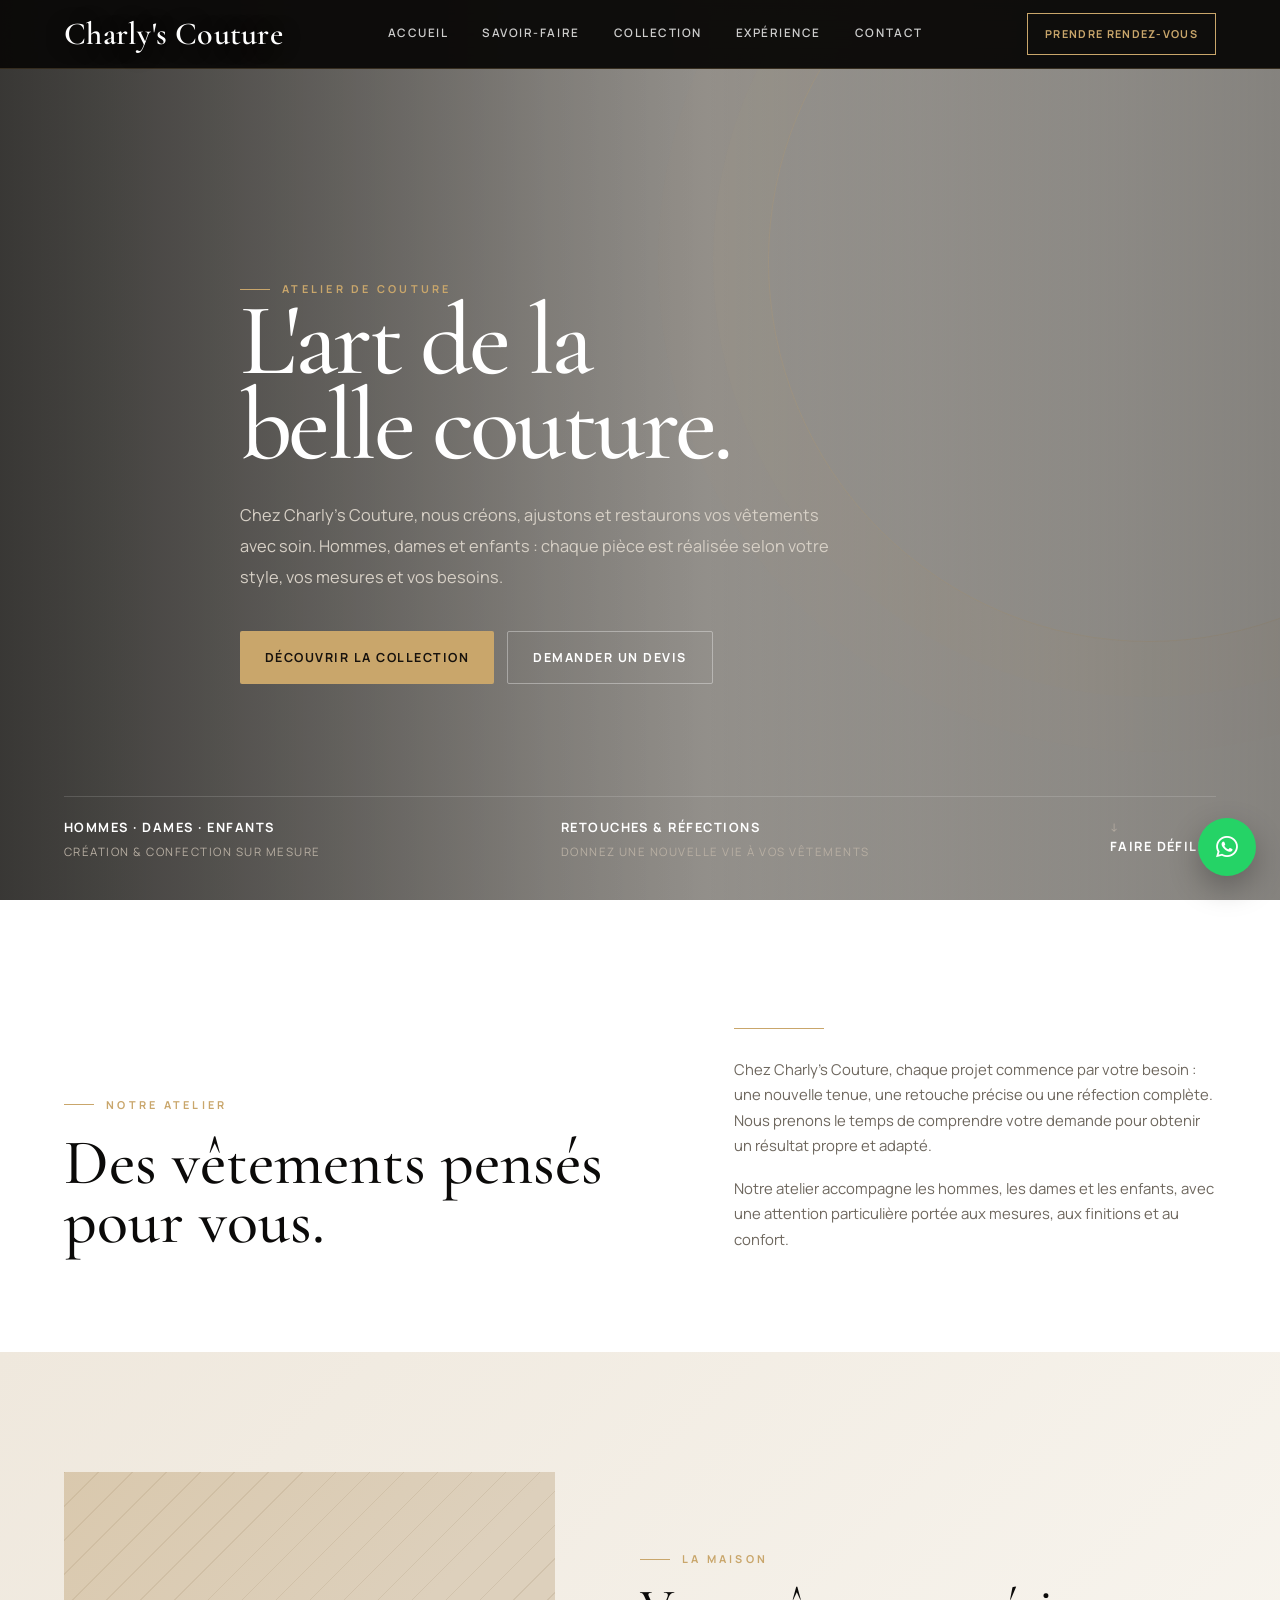
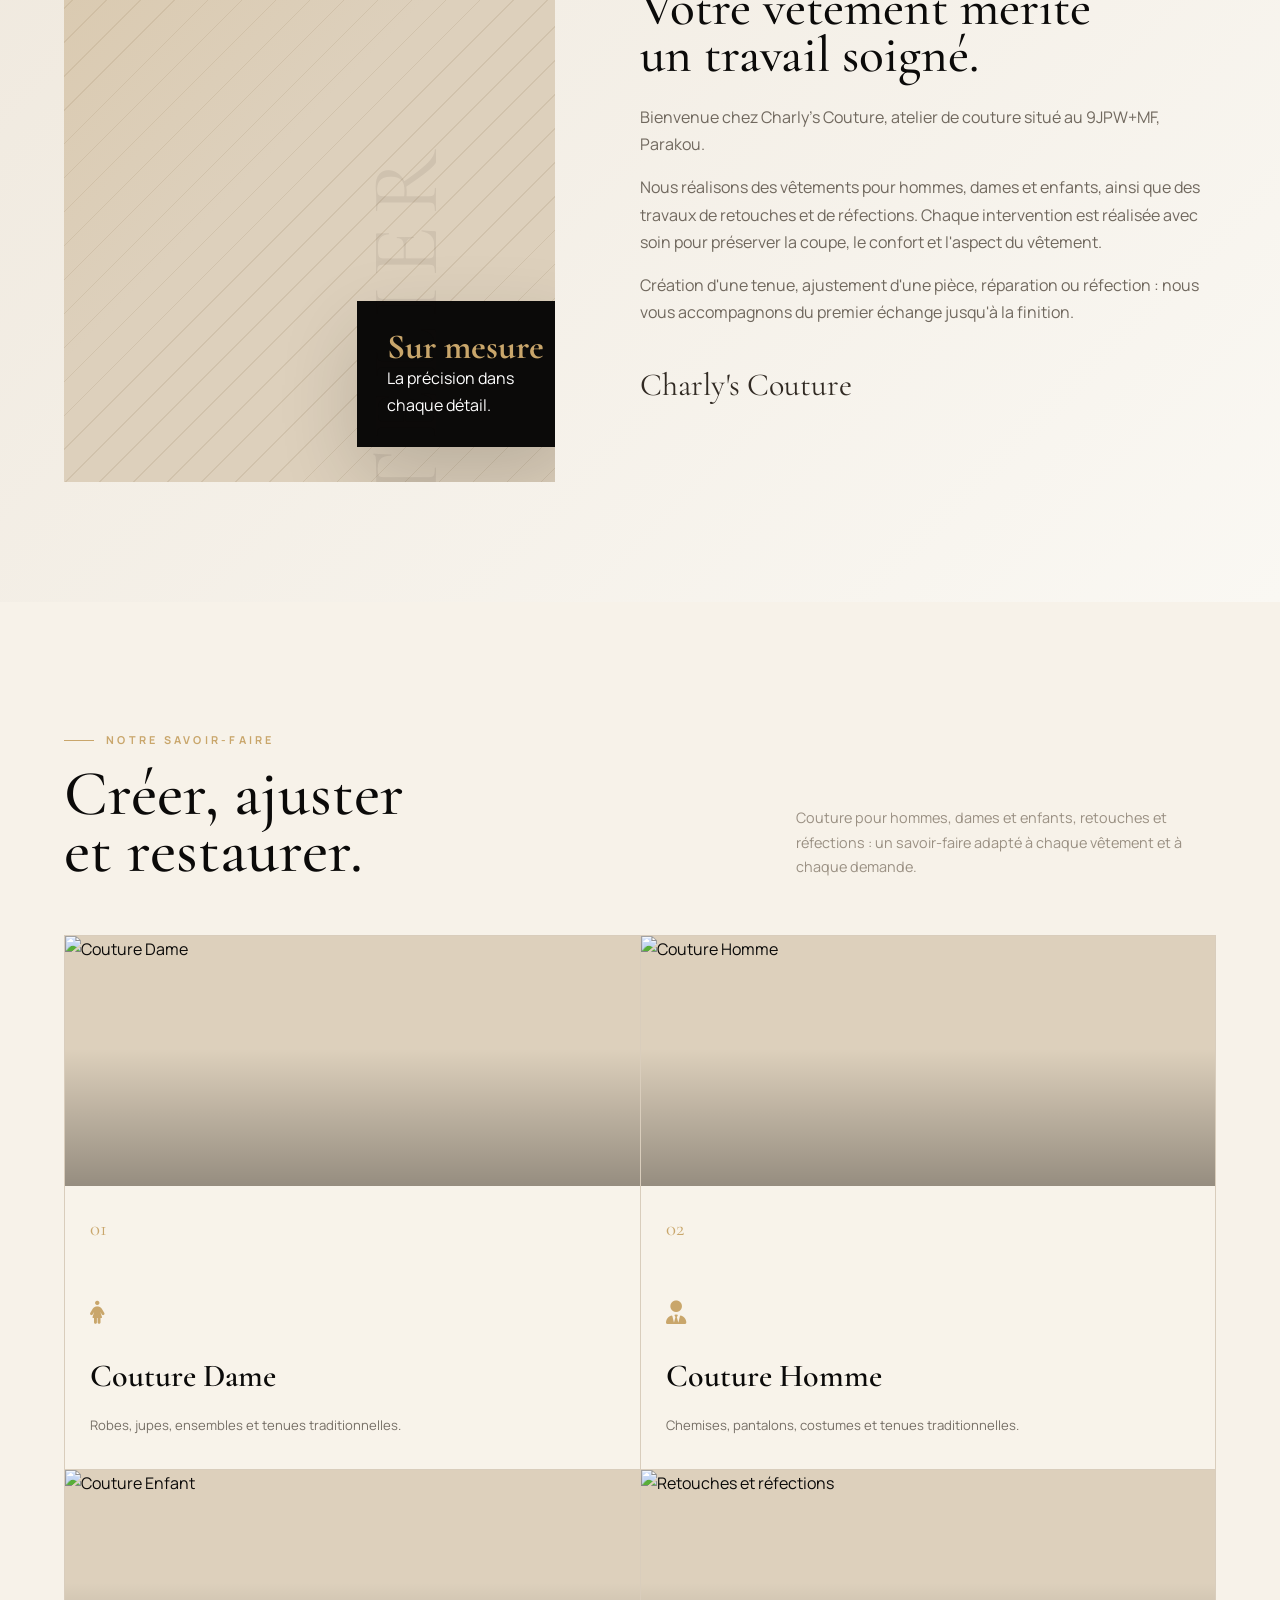
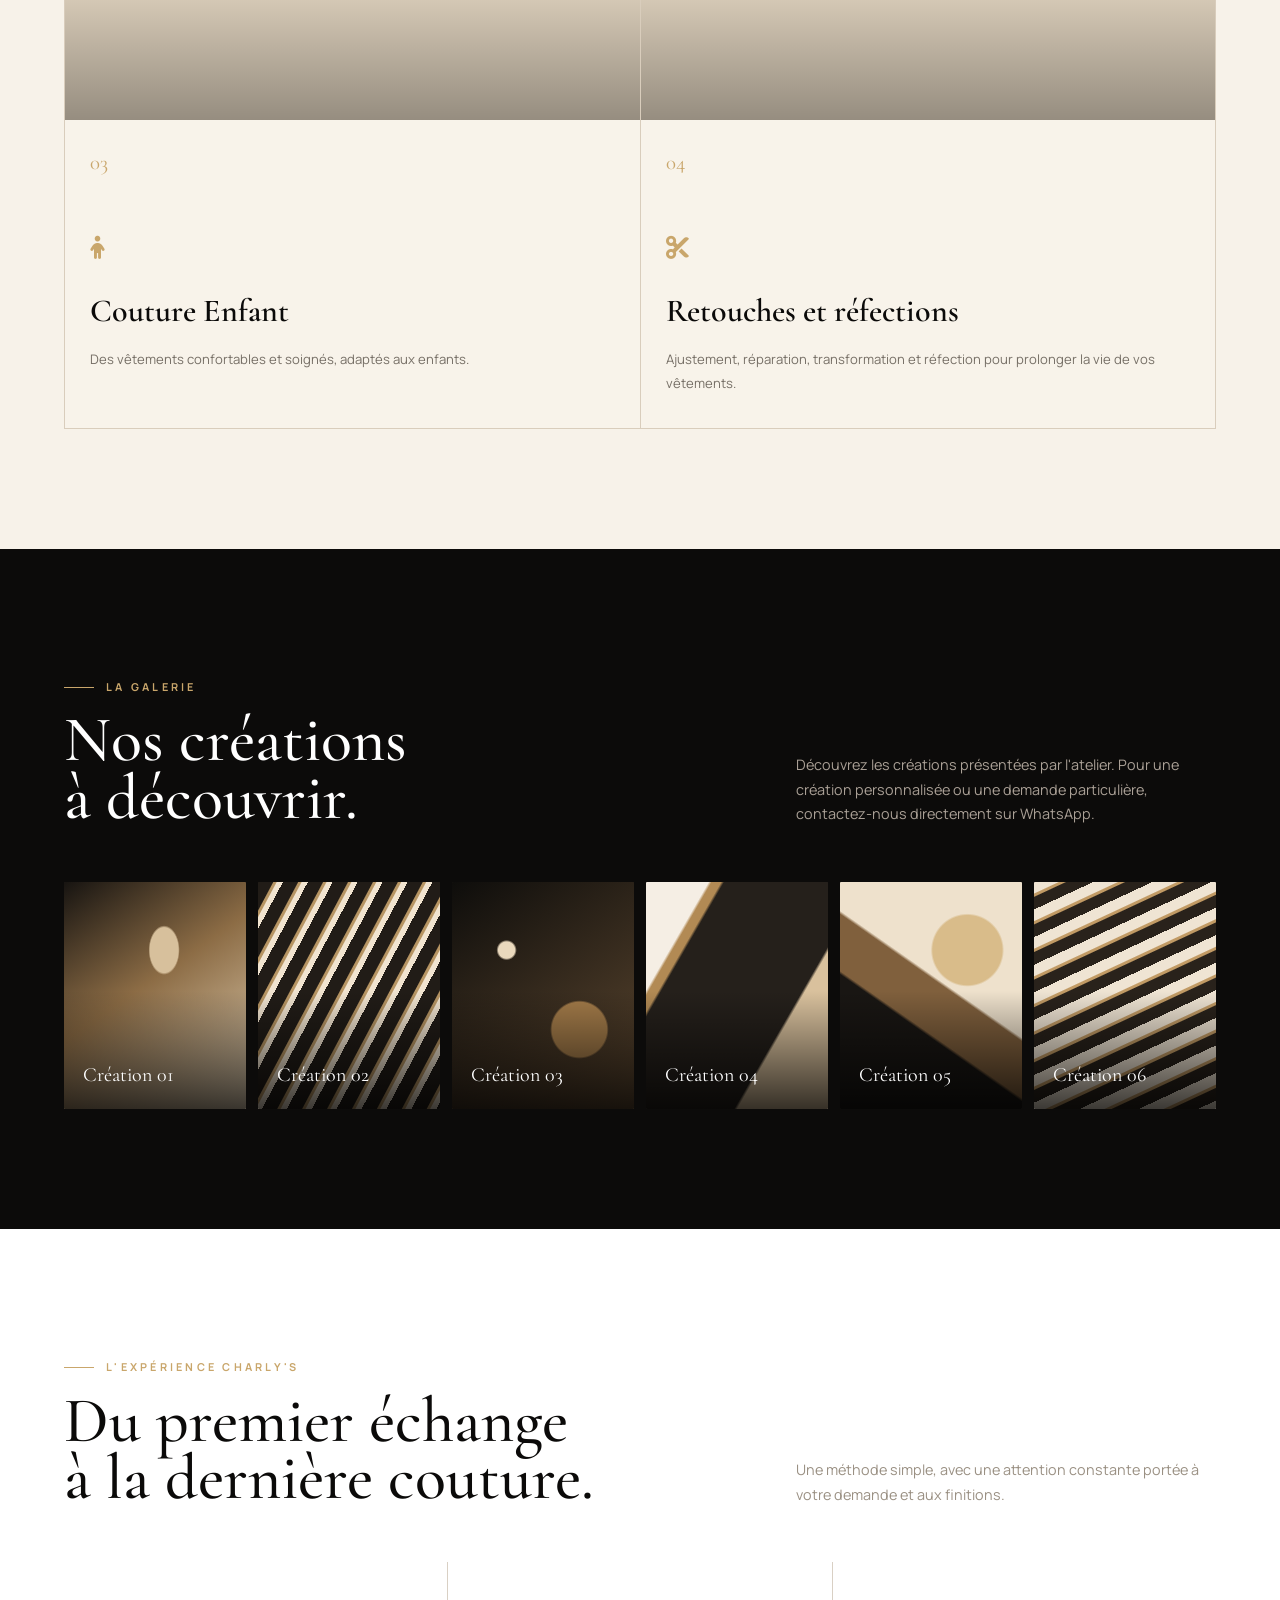
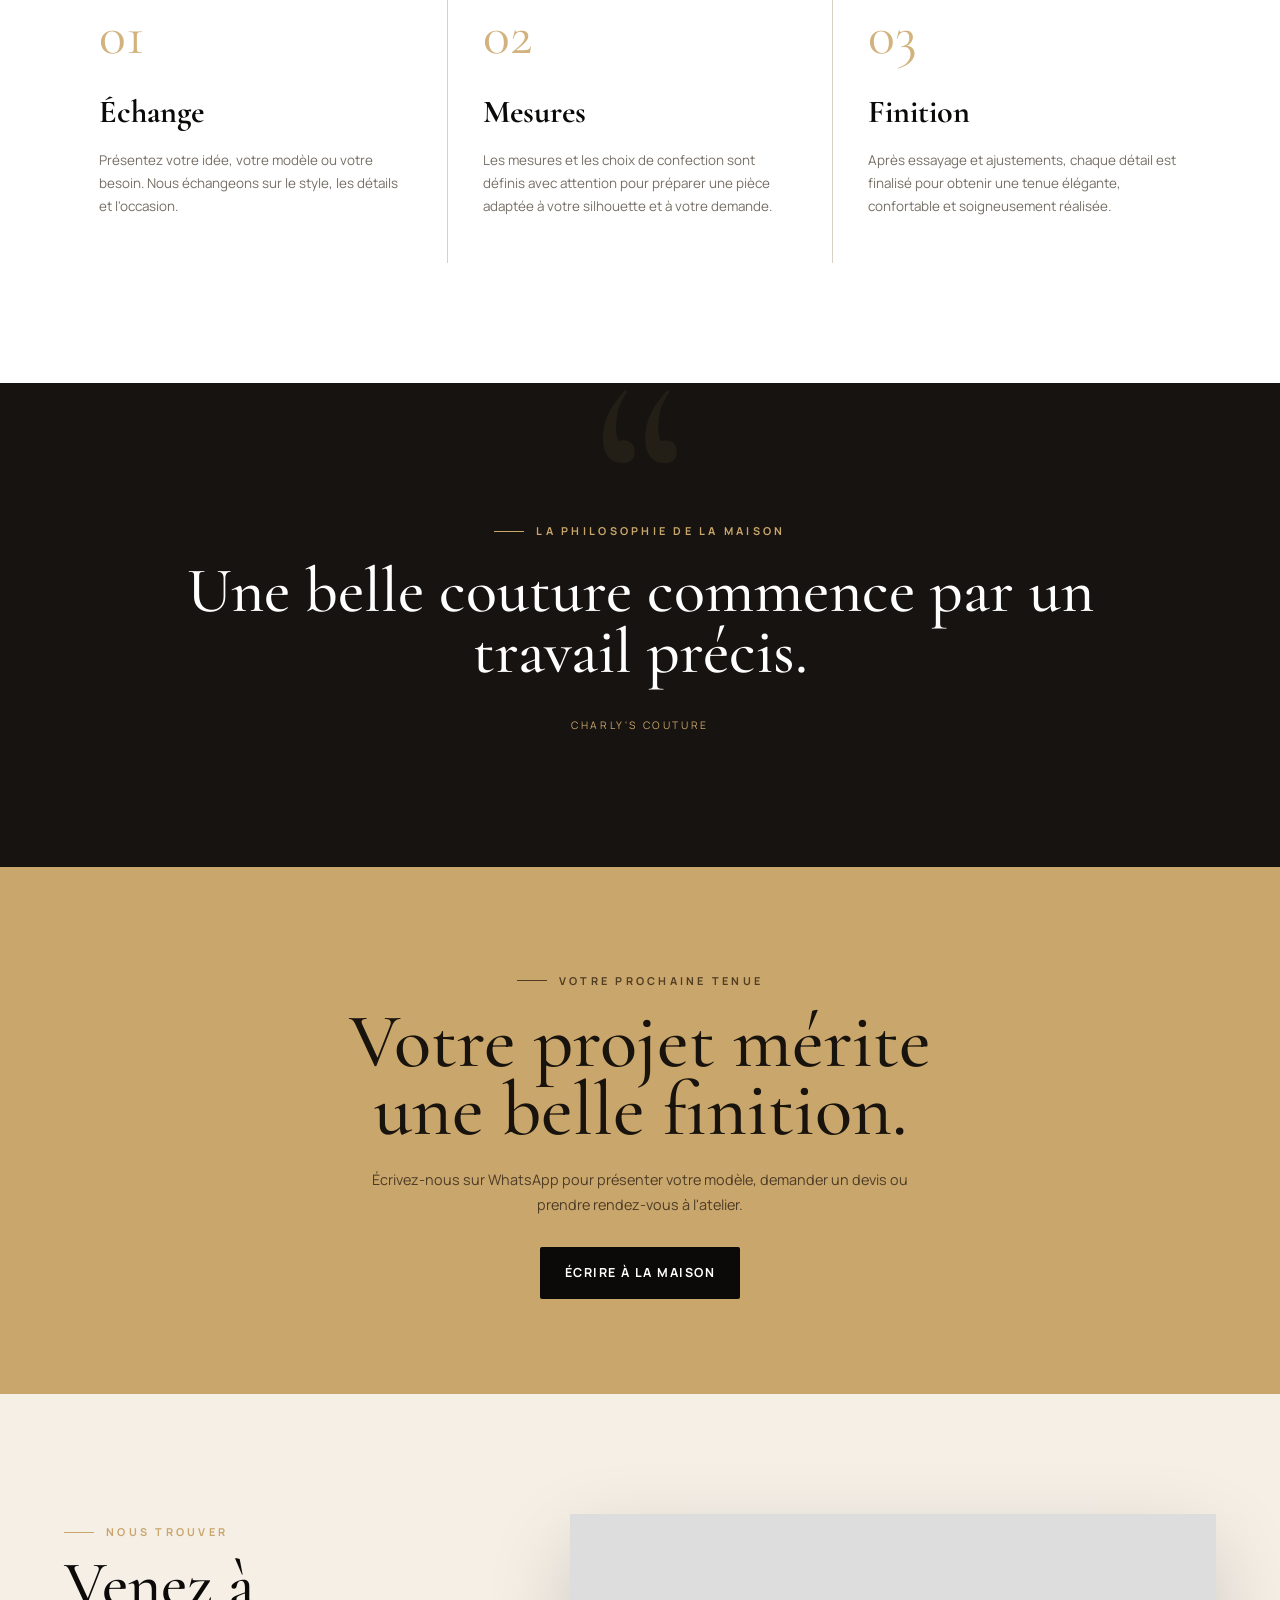
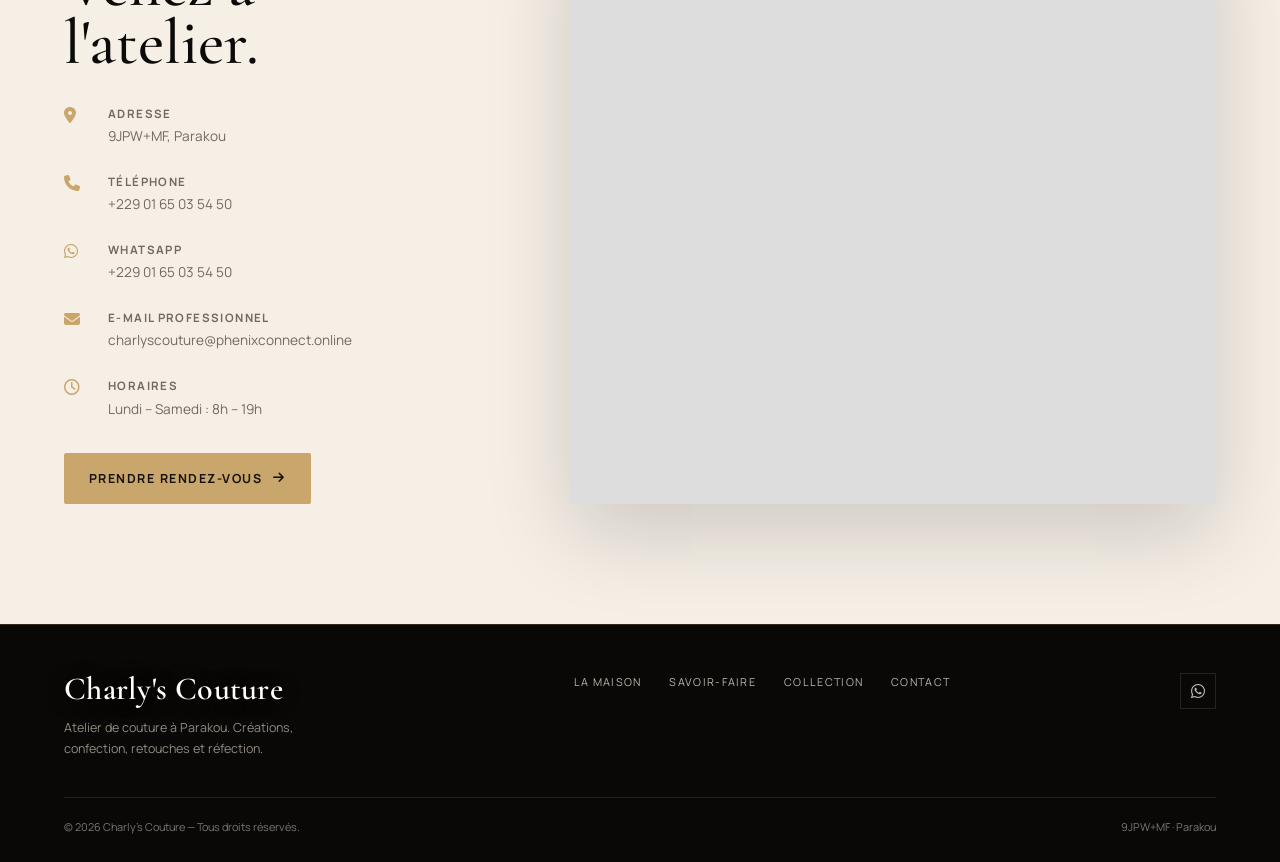
==== commit 8055adae: "Add files via upload" ====
--- a/index.html
+++ b/index.html
@@ -714,21 +714,31 @@
 async function loadSite(){
  if(!sb){fallback();return;}
  try{
-  const [c,s,m,e,ct]=await Promise.all([
-   sb.from("site_content").select("*"),sb.from("services").select("*").eq("is_active",true).order("display_order"),
+  const results=await Promise.all([
+   sb.from("site_content").select("*"),
+   sb.from("services").select("*").eq("is_active",true).order("display_order"),
    sb.from("models").select("*").eq("is_published",true).order("display_order"),
    sb.from("experience_steps").select("*").eq("is_active",true).order("display_order"),
    sb.from("contact_settings").select("*").eq("id",1).maybeSingle()
   ]);
-  for(const x of [c,s,m,e,ct])if(x.error)throw x.error;
-  cache={content:c.data||[],services:s.data||[],models:m.data||[],experience:e.data||[],contact:ct.data};renderSite();
+  const [c,s,m,e,ct]=results;
+  if(c.error)throw c.error;
+  if(s.error)throw s.error;
+  if(e.error)throw e.error;
+  if(ct.error)throw ct.error;
+  // La galerie reste fonctionnelle même si la table models n'est pas encore disponible.
+  const modelsData=m.error?[]:(m.data||[]);
+  if(m.error)console.warn("Table models indisponible; affichage des créations par défaut :",m.error.message);
+  cache={content:c.data||[],services:s.data||[],models:modelsData,experience:e.data||[],contact:ct.data};
+  renderSite();
  }catch(err){console.error(err);fallback();}
 }
 function fallback(){
  const s=DEFAULT_SERVICES.map(x=>[x.title,x.description]);
  const e=DEFAULT_EXPERIENCE;
  document.getElementById("services-grid").innerHTML=s.map((x,i)=>`<article class="service reveal"><div class="service-photo"><img src="${esc(contentValue("service_fallback_image_"+(i+1),servicePhotos[i%servicePhotos.length]))}" alt="${esc(x[0])}" loading="lazy"></div><div class="service-body"><span class="num">0${i+1}</span><i class="fa-solid ${["fa-person-dress","fa-user-tie","fa-child","fa-scissors"][i%4]}"></i><h3>${esc(x[0])}</h3><p>${esc(x[1])}</p></div></article>`).join("");
- document.getElementById("models-gallery").innerHTML=`<div style="grid-column:1/-1;color:#aaa;padding:30px;text-align:center">Les photos de la galerie apparaîtront ici. Les nouvelles photos ajoutées depuis l'administration apparaîtront automatiquement.</div>`;
+ const defaultCreations=Array.from({length:6},(_,i)=>({title:`Création ${String(i+1).padStart(2,"0")}`,image_url:""}));
+ document.getElementById("models-gallery").innerHTML=defaultCreations.map((x,i)=>`<a class="gallery-item reveal g${i%6+1}" href="${wa(DEFAULT_CONTACT.whatsapp)}" target="_blank"><div class="fabric fabric-${i%6+1}"></div><span class="gallery-label">${esc(x.title)}</span></a>`).join("");
  document.getElementById("experience-grid").innerHTML=e.map((x,i)=>`<article class="experience-card reveal"><div class="experience-number">0${x.step_number}</div><h3>${x.title}</h3><p>${x.description}</p></article>`).join("");
  renderTextDefaults(DEFAULT_CONTENT);
  observe();
@@ -768,7 +778,9 @@
   document.querySelectorAll('a[href*="wa.me"]').forEach(a=>{if(a!==heroWa&&a!==ctaWa){const msgText=decodeURIComponent((a.href.split("text=")[1]||"").replace(/\+/g," "));a.href=wa(number,msgText);}});
  const services=cache.services.length?cache.services:DEFAULT_SERVICES;
  document.getElementById("services-grid").innerHTML=services.map((x,i)=>{const img=contentValue("service_image_"+x.id,contentValue("service_fallback_image_"+(i+1),servicePhotos[i%servicePhotos.length]));return `<article class="service reveal"><div class="service-photo"><img src="${esc(img)}" alt="${esc(x.title)}" loading="lazy"></div><div class="service-body"><span class="num">${String(i+1).padStart(2,"0")}</span><i class="fa-solid ${["fa-person-dress","fa-user-tie","fa-child","fa-scissors"][i%4]}"></i><h3>${esc(x.title)}</h3><p>${esc(x.description)}</p></div></article>`;}).join("");
- document.getElementById("models-gallery").innerHTML=cache.models.length?cache.models.map((x,i)=>`<a class="gallery-item reveal g${i%6+1}" href="${wa(number,x.whatsapp_message||"Bonjour Charly's Couture, je suis intéressé par ce modèle.")}" target="_blank">${x.image_url?`<img src="${esc(x.image_url)}" alt="${esc(x.title)}" loading="lazy">`:`<div class="fabric fabric-${i%6+1}"></div>`}<span class="gallery-label">${esc(x.title)}</span></a>`).join(""):`<div style="grid-column:1/-1;color:#aaa;padding:30px;text-align:center">Les photos de la galerie apparaîtront ici. Les nouvelles photos ajoutées depuis l'administration apparaîtront automatiquement.</div>`;
+ const defaultCreations=Array.from({length:6},(_,i)=>({title:`Création ${String(i+1).padStart(2,"0")}`,image_url:"",whatsapp_message:"Bonjour Charly's Couture, je suis intéressé par cette création."}));
+ const creations=cache.models.length?cache.models:defaultCreations;
+ document.getElementById("models-gallery").innerHTML=creations.map((x,i)=>`<a class="gallery-item reveal g${i%6+1}" href="${wa(number,x.whatsapp_message||"Bonjour Charly's Couture, je suis intéressé par cette création.")}" target="_blank">${x.image_url?`<img src="${esc(x.image_url)}" alt="${esc(x.title||`Création ${i+1}`)}" loading="lazy">`:`<div class="fabric fabric-${i%6+1}"></div>`}<span class="gallery-label">${esc(x.title||`Création ${String(i+1).padStart(2,"0")}`)}</span></a>`).join("");
  const exp=cache.experience.length?cache.experience:DEFAULT_EXPERIENCE;
  document.getElementById("experience-grid").innerHTML=exp.map((x,i)=>`<article class="experience-card reveal"><div class="experience-number">${String(x.step_number||i+1).padStart(2,"0")}</div><h3>${esc(x.title)}</h3><p>${esc(x.description)}</p></article>`).join("");
  observe();
